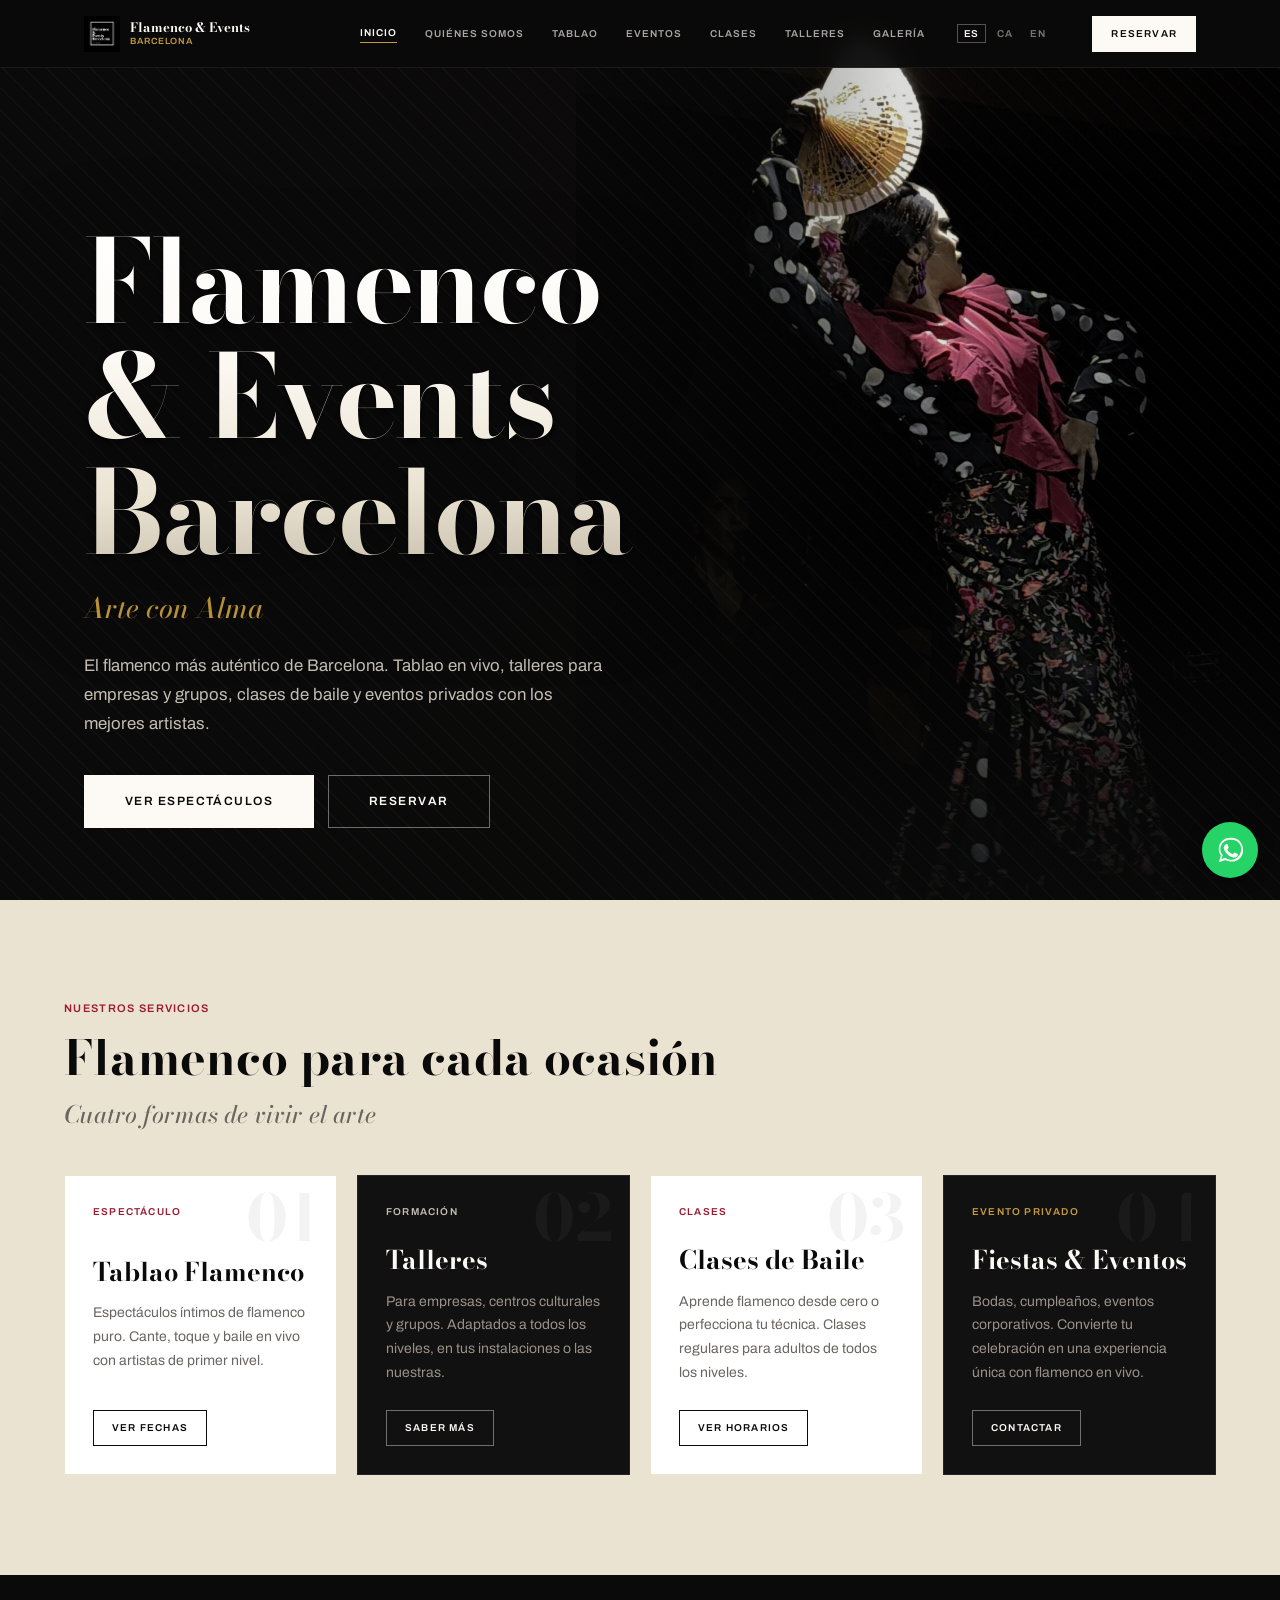
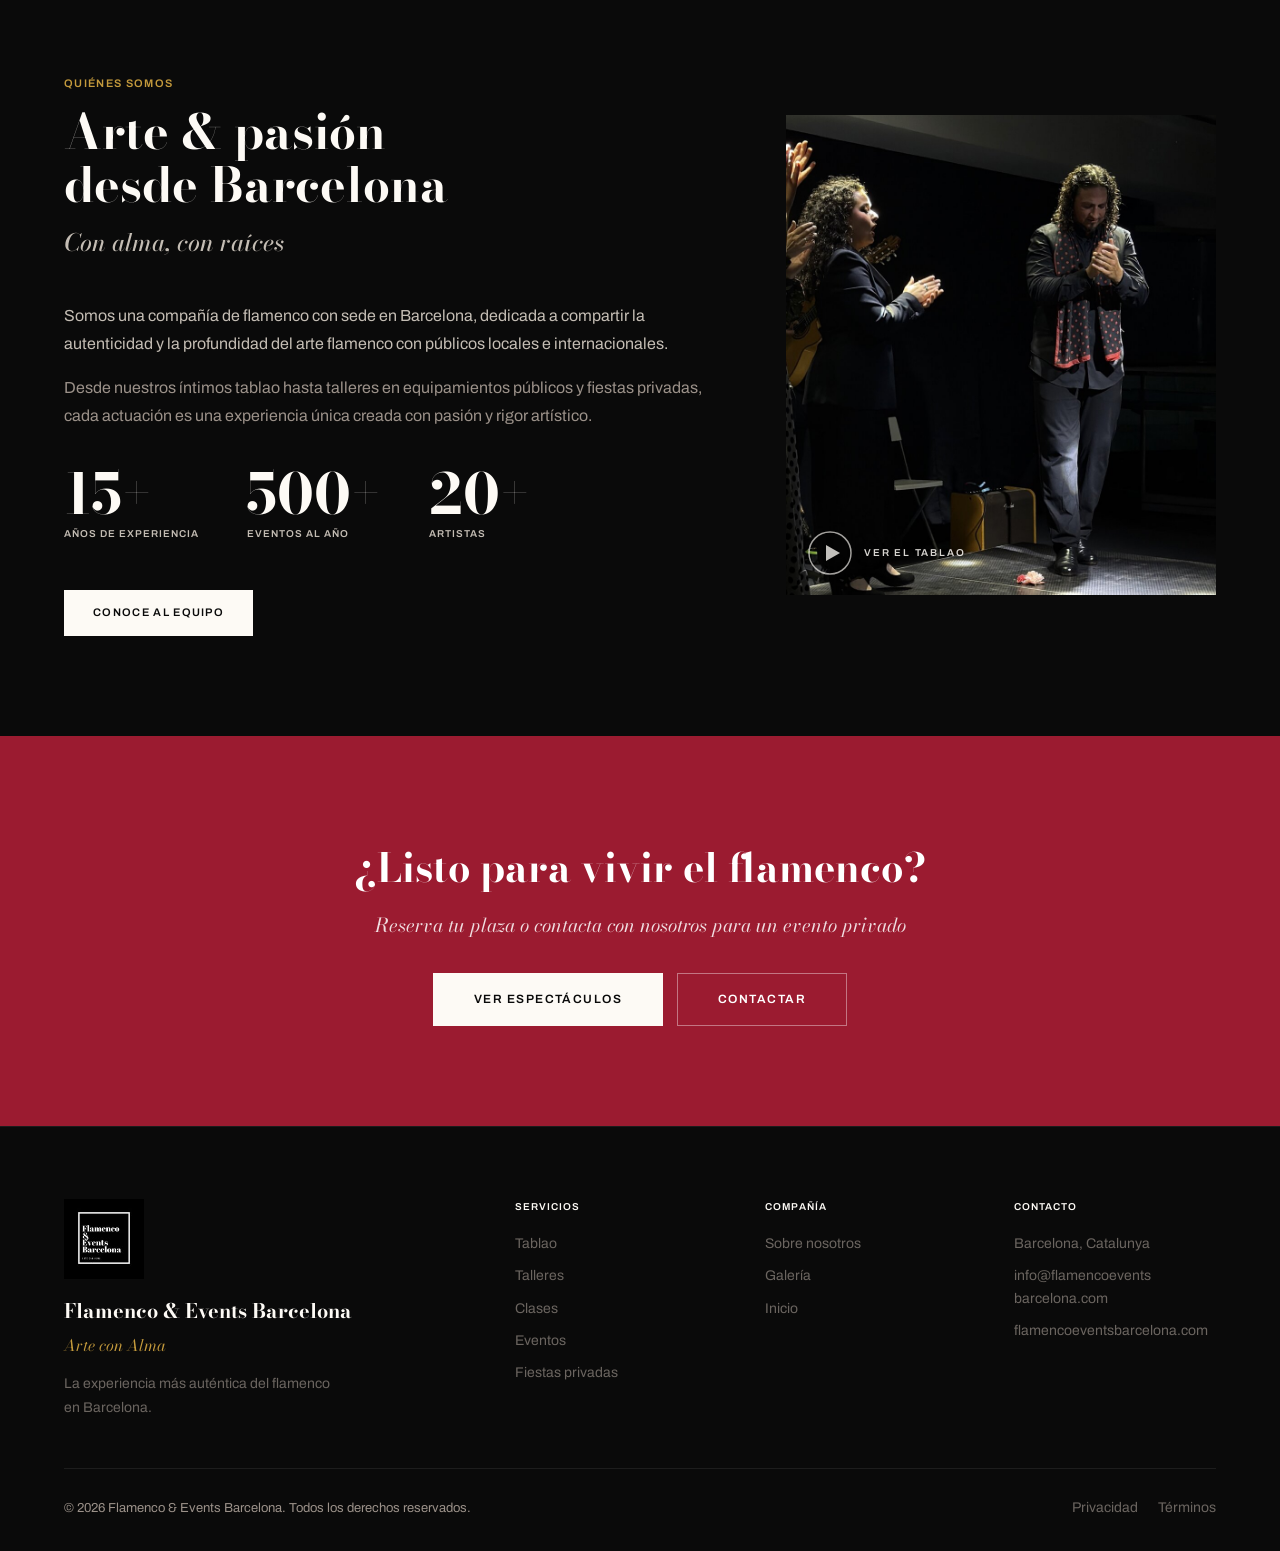
==== index.html @ ca285f20 "Canvis" ====
<!DOCTYPE html>
<html lang="es">
<head>
    <meta charset="UTF-8">
    <meta name="viewport" content="width=device-width, initial-scale=1.0">
    <meta name="root-path" content="">
    <meta name="description" content="Flamenco & Events Barcelona — Tablao, talleres, clases y eventos privados. Arte con Alma.">
    <title>Flamenco & Events Barcelona — Arte con Alma</title>
    <link rel="icon" href="assets/logo.jpg">
    <link rel="stylesheet" href="css/styles.css">
</head>
<body>
    <div id="nav-placeholder"></div>

    <!-- Hero -->
    <section class="hero"
             data-hero-video="assets/videos/hero-loop.mp4"
             data-hero-poster="assets/photos/hero-video-poster.jpg"
             data-hero-delay="5000">
        <div class="hero-bg"></div>
        <div class="hero-img">
            <img src="assets/photos/hero-home.jpg?v=2" alt="Bailaora flamenca con abanico en el tablao de Barcelona">
        </div>
        <div class="hero-overlay"></div>
        <div class="hero-pattern"></div>
        <div class="hero-body">
            <h1 class="hero-title hero-title--relief">Flamenco<br>&amp; Events<br>Barcelona</h1>
            <p class="hero-sub">Arte con Alma</p>
            <p class="hero-desc">El flamenco más auténtico de Barcelona. Tablao en vivo, talleres para empresas y grupos, clases de baile y eventos privados con los mejores artistas.</p>
            <div class="hero-actions">
                <a href="tablao.html" class="btn btn-lg btn-inverse">Ver espectáculos</a>
                <a href="https://booking.flamencoeventsbarcelona.com" class="btn btn-lg btn-inv-out">Reservar</a>
            </div>
        </div>
    </section>

    <!-- Services -->
    <section class="section section--pale">
        <div class="section-inner">
            <div class="section-label">Nuestros servicios</div>
            <h2 class="section-title">Flamenco para cada ocasión</h2>
            <p class="section-subtitle">Cuatro formas de vivir el arte</p>
            <div class="services-grid">
                <a href="tablao.html" class="svc-card fade-up" style="text-decoration:none;color:inherit">
                    <div class="svc-num">01</div>
                    <span class="svc-tag t-crimson">Espectáculo</span>
                    <div class="svc-title">Tablao Flamenco</div>
                    <p class="svc-desc t-muted">Espectáculos íntimos de flamenco puro. Cante, toque y baile en vivo con artistas de primer nivel.</p>
                    <span class="btn btn-sm btn-outline" style="margin-top:auto;align-self:flex-start">Ver fechas</span>
                </a>
                <a href="talleres.html" class="svc-card svc-card--dark fade-up" style="text-decoration:none;color:inherit">
                    <div class="svc-num">02</div>
                    <span class="svc-tag" style="color:#C4BDB4">Formación</span>
                    <div class="svc-title" style="color:#FDFAF5">Talleres</div>
                    <p class="svc-desc" style="color:#9B9189">Para empresas, centros culturales y grupos. Adaptados a todos los niveles, en tus instalaciones o las nuestras.</p>
                    <span class="btn btn-sm btn-inv-out" style="margin-top:auto;align-self:flex-start">Saber más</span>
                </a>
                <a href="clases.html" class="svc-card fade-up" style="text-decoration:none;color:inherit">
                    <div class="svc-num">03</div>
                    <span class="svc-tag t-crimson">Clases</span>
                    <div class="svc-title">Clases de Baile</div>
                    <p class="svc-desc t-muted">Aprende flamenco desde cero o perfecciona tu técnica. Clases regulares para adultos de todos los niveles.</p>
                    <span class="btn btn-sm btn-outline" style="margin-top:auto;align-self:flex-start">Ver horarios</span>
                </a>
                <a href="contacto.html" class="svc-card svc-card--dark fade-up" style="text-decoration:none;color:inherit">
                    <div class="svc-num">04</div>
                    <span class="svc-tag" style="color:#C49A3C">Evento privado</span>
                    <div class="svc-title" style="color:#FDFAF5">Fiestas &amp; Eventos</div>
                    <p class="svc-desc" style="color:#9B9189">Bodas, cumpleaños, eventos corporativos. Convierte tu celebración en una experiencia única con flamenco en vivo.</p>
                    <span class="btn btn-sm btn-inv-out" style="margin-top:auto;align-self:flex-start">Contactar</span>
                </a>
            </div>
        </div>
    </section>

    <!-- About teaser -->
    <section class="section section--dark">
        <div class="section-inner">
            <div class="grid-2 grid-2--about">
                <div>
                    <div class="section-label">Quiénes somos</div>
                    <h2 class="section-title">Arte &amp; pasión<br>desde Barcelona</h2>
                    <p class="section-subtitle">Con alma, con raíces</p>
                    <p style="color:#C4BDB4;line-height:1.75;margin-bottom:16px">Somos una compañía de flamenco con sede en Barcelona, dedicada a compartir la autenticidad y la profundidad del arte flamenco con públicos locales e internacionales.</p>
                    <p style="color:#9B9189;line-height:1.75;margin-bottom:36px">Desde nuestros íntimos tablao hasta talleres en equipamientos públicos y fiestas privadas, cada actuación es una experiencia única creada con pasión y rigor artístico.</p>
                    <div class="stats">
                        <div><div class="stat-n">15+</div><div class="stat-l">Años de experiencia</div></div>
                        <div><div class="stat-n">500+</div><div class="stat-l">Eventos al año</div></div>
                        <div><div class="stat-n">20+</div><div class="stat-l">Artistas</div></div>
                    </div>
                    <div class="mt-lg">
                        <a href="sobre-nosotros.html" class="btn btn-md btn-inverse">Conoce al equipo</a>
                    </div>
                </div>
                <div class="hover-video" style="min-height:480px"
                     data-hover-video="assets/videos/about-tablao.mp4">
                    <img src="assets/photos/about-home.jpg" alt="Artistas flamencos en escena">
                    <span class="hover-video__cue" aria-hidden="true">
                        <svg viewBox="0 0 44 44" width="44" height="44" fill="none"><circle cx="22" cy="22" r="21" stroke="rgba(253,250,245,.75)" stroke-width="1.5"/><polygon points="18,14 18,30 32,22" fill="rgba(253,250,245,.9)"/></svg>
                        <em>Ver el tablao</em>
                    </span>
                    <button class="hover-video__sound" type="button" aria-label="Activar o silenciar el sonido">
                        <svg class="ico-on" viewBox="0 0 24 24" width="18" height="18" fill="none" stroke="currentColor" stroke-width="1.6" stroke-linecap="round" stroke-linejoin="round"><polygon points="4,9 8,9 13,5 13,19 8,15 4,15" fill="currentColor" stroke="none"/><path d="M16.5 8.5a5 5 0 0 1 0 7"/><path d="M19 6a8.5 8.5 0 0 1 0 12"/></svg>
                        <svg class="ico-off" viewBox="0 0 24 24" width="18" height="18" fill="none" stroke="currentColor" stroke-width="1.6" stroke-linecap="round"><polygon points="4,9 8,9 13,5 13,19 8,15 4,15" fill="currentColor" stroke="none"/><path d="M17 9.5l5 5M22 9.5l-5 5"/></svg>
                    </button>
                </div>
            </div>
        </div>
    </section>

    <!-- CTA strip -->
    <div class="cta-strip">
        <h2>¿Listo para vivir el flamenco?</h2>
        <p>Reserva tu plaza o contacta con nosotros para un evento privado</p>
        <div class="cta-strip-actions">
            <a href="tablao.html" class="btn btn-lg btn-inverse">Ver espectáculos</a>
            <a href="contacto.html" class="btn btn-lg" style="background:transparent;color:#fff;border:1px solid rgba(255,255,255,.4)">Contactar</a>
        </div>
    </div>

    <div id="footer-placeholder"></div>
    <script src="js/main.js"></script>
</body>
</html>
---- css/styles.css ----
/* ==========================================================
   Flamenco & Events Barcelona — Stylesheet principal
   ========================================================== */

@import url('https://fonts.googleapis.com/css2?family=Bodoni+Moda:ital,opsz,wght@0,6..96,400..900;1,6..96,400..900&family=Archivo:ital,wght@0,300;0,400;0,500;0,600;0,700;1,400&display=swap');

/* ── Tokens ───────────────────────────────────────────── */
:root {
  --obsidian:   #0A0A0A;
  --ivory:      #F3EDE0;
  --ivory-100:  #FDFAF5;
  --ivory-400:  #EBE3D2;
  --crimson:    #9B1B30;
  --dorado:     #C49A3C;
  --humo:       #6B6560;
  --humo-100:   #C4BDB4;
  --humo-200:   #9B9189;
  --white:      #FFFFFF;

  --font-d: 'Bodoni Moda', Georgia, serif;
  --font-b: 'Archivo', 'Helvetica Neue', Arial, sans-serif;

  --nav-h:    68px;
  --max-w:    1240px;
  --pad-x:    clamp(20px, 5vw, 80px);
  --sec-y:    clamp(60px, 8vw, 100px);
  --ease:     cubic-bezier(0.16, 1, 0.3, 1);
  --trans:    220ms ease;
}

/* ── Reset ────────────────────────────────────────────── */
*, *::before, *::after { box-sizing: border-box; margin: 0; padding: 0; }
html  { scroll-behavior: smooth; font-size: 16px; }
body  { font-family: var(--font-b); color: var(--obsidian); background: var(--ivory); line-height: 1.6; overflow-x: hidden; }
img   { max-width: 100%; display: block; }
a     { text-decoration: none; color: inherit; }
button{ cursor: pointer; font-family: inherit; border: none; background: none; }
ul, ol{ list-style: none; }
input, textarea, select { font-family: inherit; }

/* ── Typography helpers ───────────────────────────────── */
.t-display { font-family: var(--font-d); }
.t-label   { font-size: 11px; font-weight: 600; letter-spacing: .12em; text-transform: uppercase; }
.t-crimson { color: var(--crimson); }
.t-dorado  { color: var(--dorado); }
.t-muted   { color: var(--humo); }
.t-inverse { color: var(--ivory-100); }

/* ── Layout ───────────────────────────────────────────── */
.container { max-width: var(--max-w); margin: 0 auto; padding: 0 var(--pad-x); }
.section   { padding: var(--sec-y) var(--pad-x); }
.section-inner { max-width: var(--max-w); margin: 0 auto; }
.section--dark  { background: var(--obsidian); color: var(--ivory-100); }
.section--light { background: var(--ivory); }
.section--pale  { background: var(--ivory-400); }
.section--white { background: var(--white); }

.section-label {
  font-size: 11px; font-weight: 600; letter-spacing: .12em;
  text-transform: uppercase; color: var(--crimson);
  margin-bottom: 14px;
}
.section--dark .section-label { color: var(--dorado); }

.section-title {
  font-family: var(--font-d);
  font-size: clamp(2rem, 4vw, 3rem);
  font-weight: 700; line-height: 1.1;
  margin-bottom: 12px;
}
.section-subtitle {
  font-family: var(--font-d);
  font-size: clamp(1.1rem, 2vw, 1.5rem);
  font-weight: 500; font-style: italic;
  color: var(--humo); margin-bottom: 40px;
}
.section--dark .section-subtitle { color: var(--humo-100); }

/* ── Buttons ──────────────────────────────────────────── */
.btn {
  display: inline-flex; align-items: center; justify-content: center; gap: 8px;
  font-family: var(--font-b); font-weight: 600;
  font-size: 11px; letter-spacing: .12em; text-transform: uppercase;
  border-radius: 0; transition: background var(--trans), color var(--trans), border-color var(--trans);
  cursor: pointer; white-space: nowrap; border: 1px solid transparent;
}
.btn-md { padding: 13px 28px; }
.btn-sm { padding: 9px 18px; font-size: 10px; }
.btn-lg { padding: 16px 40px; font-size: 12px; }

.btn-primary   { background: var(--obsidian); color: var(--ivory-100); border-color: var(--obsidian); }
.btn-primary:hover { background: #2a2a2a; border-color: #2a2a2a; }
.btn-outline   { background: transparent; color: var(--obsidian); border-color: var(--obsidian); }
.btn-outline:hover { background: var(--obsidian); color: var(--ivory-100); }
.btn-accent    { background: var(--crimson); color: #fff; border-color: var(--crimson); }
.btn-accent:hover { background: #7d1526; border-color: #7d1526; }
.btn-inverse   { background: var(--ivory-100); color: var(--obsidian); border-color: var(--ivory-100); }
.btn-inverse:hover { background: var(--ivory-400); }
.btn-inv-out   { background: transparent; color: var(--ivory-100); border-color: rgba(255,255,255,.4); }
.btn-inv-out:hover { border-color: var(--ivory-100); }

/* ── Nav ──────────────────────────────────────────────── */
.nav {
  position: fixed; top: 0; left: 0; right: 0; z-index: 200;
  height: var(--nav-h);
  background: rgba(10,10,10,.94); backdrop-filter: blur(10px);
  border-bottom: 1px solid rgba(255,255,255,.07);
  transition: background var(--trans);
}
.nav-inner {
  max-width: var(--max-w); margin: 0 auto;
  padding: 0 var(--pad-x);
  height: 100%;
  display: flex; align-items: center; gap: 32px;
}
.nav-logo {
  display: flex; align-items: center; gap: 10px;
  flex-shrink: 0;
}
.nav-logo img { width: 36px; height: 36px; object-fit: contain; }
.nav-logo-text {
  font-family: var(--font-d); font-size: 13px; font-weight: 700;
  color: var(--ivory-100); line-height: 1.15;
}
.nav-logo-text em {
  display: block; font-style: normal; font-size: 9px;
  font-family: var(--font-b); font-weight: 600;
  letter-spacing: .1em; text-transform: uppercase;
  color: var(--dorado); margin-top: 1px;
}
.nav-links {
  display: flex; align-items: center; gap: 28px;
  margin-left: auto;
}
.nav-link {
  font-size: 10px; font-weight: 600;
  letter-spacing: .1em; text-transform: uppercase;
  color: rgba(253,250,245,.65);
  transition: color var(--trans);
}
.nav-link:hover, .nav-link.active { color: var(--ivory-100); }
.nav-link.active { border-bottom: 1px solid var(--dorado); padding-bottom: 1px; }

.lang-sw { display: flex; gap: 4px; }
.lang-btn {
  font-size: 10px; font-weight: 600; letter-spacing: .06em;
  color: rgba(253,250,245,.45); padding: 3px 6px;
  border: 1px solid transparent;
  transition: color var(--trans), border-color var(--trans);
}
.lang-btn:hover { color: var(--ivory-100); }
.lang-btn.active { color: var(--ivory-100); border-color: rgba(255,255,255,.3); }

.nav-cta { margin-left: 8px; }

.nav-burger {
  display: none; flex-direction: column; gap: 5px;
  padding: 6px; margin-left: auto;
}
.nav-burger span {
  display: block; width: 22px; height: 1.5px;
  background: var(--ivory-100);
  transition: transform .25s ease, opacity .25s ease;
}
.nav-burger.open span:nth-child(1) { transform: translateY(6.5px) rotate(45deg); }
.nav-burger.open span:nth-child(2) { opacity: 0; }
.nav-burger.open span:nth-child(3) { transform: translateY(-6.5px) rotate(-45deg); }

/* ── Photo slot ───────────────────────────────────────── */
.photo-slot {
  position: relative; overflow: hidden;
  background: linear-gradient(135deg, #1a0808 0%, #0a0a0a 60%, #0d0a08 100%);
}
.photo-slot img {
  position: absolute; inset: 0;
  width: 100%; height: 100%; object-fit: cover;
  transition: transform 600ms var(--ease);
}
.photo-slot:hover img { transform: scale(1.03); }

/* ── Hero ─────────────────────────────────────────────── */
.hero {
  position: relative; min-height: 100vh;
  display: flex; align-items: flex-end;
  padding-top: var(--nav-h);
  overflow: hidden;
}
.hero-bg {
  position: absolute; inset: 0;
  background: linear-gradient(135deg, #1a0808, #0a0a0a 50%, #0d0a08);
}
.hero-img {
  position: absolute; top: 0; bottom: 0; right: 0; width: 55%;
}
.hero-img img {
  width: 100%; height: 100%; object-fit: cover;
  object-position: top center;
}
.hero-overlay {
  position: absolute; inset: 0;
  background:
    linear-gradient(to right, rgba(10,10,10,1) 0%, rgba(10,10,10,.85) 40%, rgba(10,10,10,.15) 70%, transparent 100%),
    linear-gradient(to top, rgba(10,10,10,.9) 0%, transparent 40%);
}
.hero-pattern {
  position: absolute; inset: 0; opacity: .03;
  background-image: repeating-linear-gradient(45deg, var(--ivory) 0, var(--ivory) 1px, transparent 0, transparent 50%);
  background-size: 22px 22px;
}
.hero-body {
  position: relative; z-index: 2;
  width: 100%; max-width: var(--max-w);
  margin: 0 auto; padding: 0 var(--pad-x) clamp(48px, 8vh, 100px);
}
.hero-eyebrow {
  font-size: 11px; font-weight: 600; letter-spacing: .14em;
  text-transform: uppercase; color: var(--dorado);
  margin-bottom: 18px;
}
.hero-title {
  font-family: var(--font-d);
  font-size: clamp(3rem, 9vw, 7.5rem);
  font-weight: 700; line-height: 1.0;
  letter-spacing: -.02em; color: var(--ivory-100);
  margin-bottom: 16px;
}
.hero-sub {
  font-family: var(--font-d);
  font-size: clamp(1.25rem, 2.5vw, 1.75rem);
  font-weight: 500; font-style: italic;
  color: var(--dorado); margin-bottom: 20px;
}
.hero-desc {
  font-size: clamp(.9rem, 1.5vw, 1.05rem);
  color: var(--humo-100); line-height: 1.75;
  max-width: 520px; margin-bottom: 36px;
}
.hero-actions { display: flex; gap: 14px; flex-wrap: wrap; }

.hero-inner { /* for inner pages — shorter hero */
  min-height: 55vh;
}
.hero-inner .hero-title { font-size: clamp(2.5rem, 6vw, 5rem); }

/* ── Services grid ────────────────────────────────────── */
.services-grid {
  display: grid;
  grid-template-columns: repeat(4, 1fr);
  gap: 20px;
}
.svc-card {
  display: flex; flex-direction: column; gap: 14px;
  padding: 28px; min-height: 300px;
  position: relative; overflow: hidden;
  border: 1px solid var(--ivory-400);
  background: var(--white);
  transition: box-shadow var(--trans), transform .3s var(--ease);
  cursor: pointer;
}
.svc-card:hover {
  box-shadow: 0 12px 40px rgba(10,10,10,.14);
  transform: translateY(-2px);
}
.svc-card--dark {
  background: #111; border-color: rgba(255,255,255,.08);
}
.svc-num {
  font-family: var(--font-d); font-size: 64px; font-weight: 700;
  line-height: 1; color: rgba(10,10,10,.05);
  position: absolute; top: 10px; right: 16px;
  user-select: none;
}
.svc-card--dark .svc-num { color: rgba(255,255,255,.04); }
.svc-tag {
  font-size: 10px; font-weight: 600;
  letter-spacing: .12em; text-transform: uppercase;
  align-self: flex-start;
}
.svc-title {
  font-family: var(--font-d);
  font-size: clamp(1.3rem, 2vw, 1.6rem);
  font-weight: 700; line-height: 1.2;
  margin-top: auto;
}
.svc-desc { font-size: .875rem; line-height: 1.7; }

/* ── 2-col grid ───────────────────────────────────────── */
.grid-2 { display: grid; grid-template-columns: 1fr 1fr; gap: clamp(32px, 6vw, 80px); align-items: center; }
.grid-2--about { grid-template-columns: 60fr 40fr; }
.grid-3 { display: grid; grid-template-columns: repeat(3, 1fr); gap: 24px; }

/* ── Stats ────────────────────────────────────────────── */
.stats { display: flex; gap: 48px; flex-wrap: wrap; margin: 36px 0; }
.stat-n { font-family: var(--font-d); font-size: clamp(2.5rem, 5vw, 3.5rem); font-weight: 700; line-height: 1; }
.stat-l { font-size: 10px; font-weight: 600; letter-spacing: .1em; text-transform: uppercase; color: var(--humo-100); margin-top: 4px; }

/* ── CTA strip ────────────────────────────────────────── */
.cta-strip {
  background: var(--crimson); padding: var(--sec-y) var(--pad-x);
  text-align: center; color: #fff;
}
.cta-strip h2 { font-family: var(--font-d); font-size: clamp(1.75rem, 3.5vw, 2.5rem); font-weight: 700; margin-bottom: 10px; }
.cta-strip p  { font-family: var(--font-d); font-size: 1.2rem; font-style: italic; opacity: .85; margin-bottom: 32px; }
.cta-strip-actions { display: flex; gap: 14px; justify-content: center; flex-wrap: wrap; }

/* ── Cards ────────────────────────────────────────────── */
.card {
  background: var(--white); border: 1px solid var(--ivory-400);
  overflow: hidden;
  transition: box-shadow var(--trans);
}
.card:hover { box-shadow: 0 8px 32px rgba(10,10,10,.12); }
.card-img { aspect-ratio: 16/10; }
.card-body { padding: 24px; display: flex; flex-direction: column; gap: 10px; }
.card-title { font-family: var(--font-d); font-size: 1.3rem; font-weight: 700; line-height: 1.2; }
.card-desc  { font-size: .875rem; color: var(--humo); line-height: 1.7; }
.card-meta  { font-size: 10px; font-weight: 600; letter-spacing: .1em; text-transform: uppercase; color: var(--humo-200); }

/* ── Gallery grid ─────────────────────────────────────── */
.gallery-grid {
  display: grid;
  grid-template-columns: repeat(3, 1fr);
  gap: 4px;
}
.gallery-item { aspect-ratio: 4/3; cursor: pointer; }
.gallery-item:nth-child(4n) { grid-column: span 2; aspect-ratio: auto; min-height: 260px; }

/* ── Team ─────────────────────────────────────────────── */
.team-grid { display: grid; grid-template-columns: repeat(3, 1fr); gap: 28px; }
.team-card { text-align: center; }
.team-photo { aspect-ratio: 3/4; margin-bottom: 16px; }
.team-name  { font-family: var(--font-d); font-size: 1.2rem; font-weight: 700; }
.team-role  { font-size: 10px; font-weight: 600; letter-spacing: .1em; text-transform: uppercase; color: var(--crimson); margin-top: 4px; }
.team-bio   { font-size: .875rem; color: var(--humo); line-height: 1.65; margin-top: 10px; }

/* ── Form ─────────────────────────────────────────────── */
.form { display: flex; flex-direction: column; gap: 16px; }
.form-row { display: grid; grid-template-columns: 1fr 1fr; gap: 16px; }
.form-group { display: flex; flex-direction: column; gap: 6px; }
.form-label { font-size: 10px; font-weight: 600; letter-spacing: .1em; text-transform: uppercase; color: var(--humo); }
.form-input, .form-textarea, .form-select {
  background: var(--white); border: 1px solid var(--ivory-400);
  color: var(--obsidian); padding: 12px 14px; font-size: .9375rem;
  border-radius: 0; outline: none;
  transition: border-color var(--trans);
  width: 100%;
}
.form-input:focus, .form-textarea:focus, .form-select:focus { border-color: var(--obsidian); }
.form-textarea { resize: vertical; min-height: 130px; }
.form-note { font-size: .8125rem; color: var(--humo); line-height: 1.6; }

/* ── Show info table ──────────────────────────────────── */
.show-table { width: 100%; border-collapse: collapse; }
.show-table th, .show-table td { padding: 14px 16px; text-align: left; border-bottom: 1px solid rgba(255,255,255,.1); font-size: .9375rem; }
.show-table th { font-size: 10px; font-weight: 600; letter-spacing: .1em; text-transform: uppercase; color: var(--humo-100); }
.show-table td { color: var(--ivory-100); }
.show-badge { display: inline-block; font-size: 9px; font-weight: 600; letter-spacing: .1em; text-transform: uppercase; padding: 3px 8px; background: var(--crimson); color: #fff; }

/* ── Breadcrumb ───────────────────────────────────────── */
.breadcrumb { font-size: 11px; color: var(--humo-100); letter-spacing: .05em; margin-bottom: 24px; }
.breadcrumb a { color: var(--dorado); }
.breadcrumb span { margin: 0 6px; opacity: .5; }

/* ── Blog ─────────────────────────────────────────────── */
.blog-grid { display: grid; grid-template-columns: repeat(3, 1fr); gap: 28px; }

/* ── Footer ───────────────────────────────────────────── */
.footer {
  background: var(--obsidian); color: var(--humo-100);
  padding: 72px var(--pad-x) 32px;
  border-top: 1px solid rgba(255,255,255,.07);
}
.footer-grid {
  max-width: var(--max-w); margin: 0 auto;
  display: grid; grid-template-columns: 2fr 1fr 1fr 1fr;
  gap: 48px; padding-bottom: 48px;
  border-bottom: 1px solid rgba(255,255,255,.08);
  margin-bottom: 28px;
}
.footer-brand-name { font-family: var(--font-d); font-size: 1.25rem; font-weight: 700; color: var(--ivory-100); margin-bottom: 6px; }
.footer-tagline     { font-family: var(--font-d); font-style: italic; color: var(--dorado); margin-bottom: 14px; }
.footer-desc        { font-size: .875rem; color: var(--humo); line-height: 1.7; max-width: 280px; }
.footer-heading     { font-size: 10px; font-weight: 600; letter-spacing: .1em; text-transform: uppercase; color: var(--ivory-100); margin-bottom: 18px; }
.footer-links       { display: flex; flex-direction: column; gap: 10px; }
.footer-link        { font-size: .875rem; color: var(--humo); transition: color var(--trans); }
.footer-link:hover  { color: var(--ivory-100); }
.footer-bottom      { max-width: var(--max-w); margin: 0 auto; display: flex; justify-content: space-between; align-items: center; font-size: .8125rem; color: var(--humo-200); flex-wrap: wrap; gap: 10px; }

/* ── Mobile menu ──────────────────────────────────────── */
.nav-mobile {
  display: none; position: fixed; inset: 0; z-index: 190;
  background: var(--obsidian); padding: calc(var(--nav-h) + 24px) var(--pad-x) 40px;
  flex-direction: column; gap: 8px; overflow-y: auto;
}
.nav-mobile.open { display: flex; }
.nav-mobile .nav-link {
  font-size: 1.5rem; font-family: var(--font-d); font-weight: 700;
  letter-spacing: 0; text-transform: none; color: var(--ivory-100);
  padding: 14px 0; border-bottom: 1px solid rgba(255,255,255,.08);
}
.nav-mobile .lang-sw { margin-top: 24px; gap: 8px; }
.nav-mobile .lang-btn { font-size: 12px; padding: 6px 10px; }
.nav-mobile .btn { align-self: flex-start; margin-top: 24px; }

/* ── Utility ──────────────────────────────────────────── */
.mt-sm { margin-top: 16px; }
.mt-md { margin-top: 28px; }
.mt-lg { margin-top: 48px; }
.mb-lg { margin-bottom: 48px; }
.text-center { text-align: center; }
.max-700 { max-width: 700px; }
.max-900 { max-width: 900px; }
.divider { height: 1px; background: var(--ivory-400); margin: var(--sec-y) 0; }
.divider--dark { background: rgba(255,255,255,.1); }

/* ── Animations ───────────────────────────────────────── */
@media (prefers-reduced-motion: no-preference) {
  .fade-up {
    opacity: 0; transform: translateY(28px);
    transition: opacity 640ms var(--ease), transform 640ms var(--ease);
  }
  .fade-up.visible { opacity: 1; transform: none; }
  .fade-up:nth-child(2) { transition-delay: 80ms; }
  .fade-up:nth-child(3) { transition-delay: 160ms; }
  .fade-up:nth-child(4) { transition-delay: 240ms; }
}

/* ── Responsive ───────────────────────────────────────── */
@media (max-width: 1024px) {
  .services-grid { grid-template-columns: repeat(2, 1fr); }
  .footer-grid   { grid-template-columns: 1fr 1fr; gap: 32px; }
  .gallery-grid  { grid-template-columns: repeat(2, 1fr); }
  .gallery-item:nth-child(4n) { grid-column: span 1; }
  .team-grid     { grid-template-columns: repeat(2, 1fr); }
  .blog-grid     { grid-template-columns: repeat(2, 1fr); }
}
@media (max-width: 768px) {
  .hero-img { width: 100%; opacity: .35; }
  .hero-overlay { background: linear-gradient(to top, rgba(10,10,10,1) 0%, rgba(10,10,10,.5) 50%, rgba(10,10,10,.2) 100%); }
  .nav-links  { display: none; }
  .nav-burger { display: flex; }
  .nav-cta    { display: none; }
  .grid-2, .grid-2--about { grid-template-columns: 1fr; }
  .form-row   { grid-template-columns: 1fr; }
  .services-grid { grid-template-columns: 1fr; }
  .gallery-grid  { grid-template-columns: repeat(2, 1fr); }
  .team-grid  { grid-template-columns: 1fr; }
  .blog-grid  { grid-template-columns: 1fr; }
  .footer-grid{ grid-template-columns: 1fr; gap: 28px; }
  .stats      { gap: 28px; }
}

/* ── WhatsApp flotant ─────────────────────────────────── */
#wa-float {
  position: fixed; right: 22px; bottom: 22px; z-index: 60;
  width: 56px; height: 56px; border-radius: 50%;
  background: #25D366; color: #fff;
  display: flex; align-items: center; justify-content: center;
  box-shadow: 0 4px 16px rgba(0,0,0,.35);
  transition: transform 180ms ease, box-shadow 180ms ease;
}
#wa-float:hover { transform: translateY(-3px) scale(1.04); box-shadow: 0 8px 22px rgba(0,0,0,.4); }
@media (max-width: 640px) { #wa-float { right: 16px; bottom: 16px; width: 52px; height: 52px; } }

/* ══════════════════════════════════════════════════════════
   Hero cinematic — imatge fixa + vídeo temporitzat
   ══════════════════════════════════════════════════════════ */
.hero-img video.hero-video {
  position: absolute; inset: 0;
  width: 100%; height: 100%;
  object-fit: cover; object-position: center center;
  opacity: var(--hero-video-op, 0);
  transition: opacity 1400ms var(--ease);
  pointer-events: none;
  will-change: opacity;
}
.hero-img img { transition: transform 900ms var(--ease); }
.hero.has-video .hero-img img { transform: scale(calc(1 + (var(--hero-video-op, 0) * .04))); }

@media (prefers-reduced-motion: reduce) {
  .hero-img video.hero-video { display: none; }
}

/* Relleu del títol del hero — llum zenital sobre obsidiana */
.hero-title--relief {
  position: relative;
  color: var(--ivory-100);
  text-shadow:
    0 -1px 0 rgba(255, 255, 255, .30),
    0  1px 0 rgba(0, 0, 0, .90),
    0  2px 2px rgba(0, 0, 0, .65),
    0  4px 10px rgba(0, 0, 0, .45),
    0 26px 54px rgba(0, 0, 0, .55);
}
@supports (-webkit-background-clip: text) or (background-clip: text) {
  .hero-title--relief {
    background: linear-gradient(178deg, #FFFFFF 0%, var(--ivory-100) 34%, var(--ivory-400) 72%, #BFB6A4 100%);
    -webkit-background-clip: text; background-clip: text;
    -webkit-text-fill-color: transparent; color: transparent;
    /* amb el text transparent, el relleu passa a un drop-shadow del pintat */
    text-shadow: none;
    filter:
      drop-shadow(0 1px 0 rgba(0, 0, 0, .85))
      drop-shadow(0 3px 4px rgba(0, 0, 0, .55))
      drop-shadow(0 24px 46px rgba(0, 0, 0, .5));
  }
}

/* ── Botons de navegació ──────────────────────────────── */
.tiles-btn {
  width: 44px; height: 44px; display: grid; place-items: center;
  background: transparent; border: 1px solid rgba(10,10,10,.16);
  color: inherit; cursor: pointer; transition: var(--trans);
  font-family: var(--font-b); font-size: 15px; line-height: 1;
}
.tiles-btn:hover { background: var(--crimson); border-color: var(--crimson); color: #fff; }
.section--dark .tiles-btn { border-color: rgba(255,255,255,.22); color: var(--ivory-100); }

/* ══════════════════════════════════════════════════════════
   Strips d'artistes — làmines que s'obren en gran
   ══════════════════════════════════════════════════════════ */
.strips {
  display: flex; gap: 6px;
  height: clamp(380px, 46vw, 560px);
  margin-top: 36px;
  overflow: hidden;
}
.strip {
  position: relative; flex: 1 1 0; min-width: 0;
  display: block; overflow: hidden; cursor: pointer;
  border: 0; padding: 0; background: #101010;
  font: inherit; color: inherit; text-align: left;
  -webkit-appearance: none; appearance: none;
  transition: flex-grow 800ms var(--ease);
  outline-offset: -2px;
}
.strip img {
  position: absolute; inset: 0;
  width: 100%; height: 100%; object-fit: cover;
  filter: grayscale(1) contrast(1.08) brightness(.72);
  transform: scale(1.06);
  transition: filter 800ms var(--ease), transform 1200ms var(--ease);
}
.strip::after {
  content: ''; position: absolute; inset: 0;
  background: linear-gradient(to top, rgba(10,10,10,.85) 0%, rgba(10,10,10,.15) 45%, transparent 70%);
  opacity: .85; transition: opacity 700ms var(--ease);
}

/* Etiqueta vertical quan està tancada */
.strip-vlabel {
  display: block;
  position: absolute; z-index: 2; left: 50%; bottom: 22px;
  transform: translateX(-50%) rotate(180deg);
  writing-mode: vertical-rl;
  font-size: 11px; font-weight: 600; letter-spacing: .22em;
  text-transform: uppercase; color: var(--ivory-100);
  white-space: nowrap;
  transition: opacity 400ms var(--ease);
}
/* Fitxa quan està oberta */
.strip-info {
  display: block;
  position: absolute; z-index: 2; left: 24px; right: 24px; bottom: 24px;
  text-align: left;
  opacity: 0; transform: translateY(14px);
  transition: opacity 600ms var(--ease) 220ms, transform 600ms var(--ease) 220ms;
  pointer-events: none;
}
.strip-role {
  display: block;
  font-size: 10px; font-weight: 600; letter-spacing: .18em;
  text-transform: uppercase; color: var(--dorado); margin-bottom: 8px;
}
.strip-name {
  display: block;
  font-family: var(--font-d);
  font-size: clamp(1.5rem, 2.6vw, 2.4rem);
  font-weight: 700; line-height: 1.05; color: var(--ivory-100);
  margin-bottom: 6px;
}
.strip-desc {
  display: block;
  font-size: .875rem; color: var(--humo-100); line-height: 1.6;
  max-width: 42ch;
}

/* Estat obert (hover en escriptori, .is-open en tàctil) */
@media (hover: hover) and (pointer: fine) {
  .strips:hover .strip { flex-grow: .55; }
  .strip:hover { flex-grow: 7; }
  .strip:hover img { filter: none; transform: scale(1); }
  .strip:hover::after { opacity: .55; }
  .strip:hover .strip-vlabel { opacity: 0; }
  .strip:hover .strip-info { opacity: 1; transform: none; }
}
.strip:focus-visible { outline: 2px solid var(--dorado); }
.strips .strip.is-open { flex-grow: 7; }
.strips.has-open .strip:not(.is-open) { flex-grow: .55; }
.strip.is-open img { filter: none; transform: scale(1); }
.strip.is-open::after { opacity: .55; }
.strip.is-open .strip-vlabel { opacity: 0; }
.strip.is-open .strip-info { opacity: 1; transform: none; }

@media (max-width: 900px) {
  .strips { height: clamp(340px, 92vw, 480px); gap: 4px; }
  .strip-info { left: 16px; right: 16px; bottom: 18px; }
  .strip-desc { display: none; }
}
@media (prefers-reduced-motion: reduce) {
  .strip, .strip img, .strip-info { transition-duration: 1ms; }
}

/* ══════════════════════════════════════════════════════════
   Anell de targetes — galeria (projecció ortogràfica, sense 3D)
   Cada targeta es col·loca amb matemàtiques pròpies: posició,
   escala i compressió lateral es calculen al JS, de manera que
   no depenem de la magnificació imprevisible de `perspective`.
   ══════════════════════════════════════════════════════════ */
.ring {
  position: relative;
  height: clamp(440px, 52vw, 660px);
  margin-top: 20px;
  overflow: hidden;
  cursor: grab;
  touch-action: pan-y;
  -webkit-user-select: none; user-select: none;
}
.ring.is-dragging { cursor: grabbing; }
.ring:focus-visible { outline: 1px solid var(--dorado); outline-offset: 4px; }

.ring-card {
  position: absolute; top: 50%; left: 50%;
  overflow: hidden;
  background: #101010;
  border: 0; padding: 0;
  display: block; cursor: pointer;
  transform-origin: 50% 50%;
  will-change: transform, opacity;
  box-shadow: 0 22px 55px rgba(10,10,10,.45);
  -webkit-appearance: none; appearance: none;
}
.ring.is-snapping .ring-card {
  transition: transform 720ms var(--ease), opacity 520ms var(--ease);
}
.ring-card img {
  width: 100%; height: 100%; object-fit: cover; display: block;
  filter: grayscale(1) brightness(.5) contrast(1.1);
  transition: filter 700ms var(--ease);
  pointer-events: none;
}
.ring-card.is-front {
  box-shadow: 0 42px 95px rgba(10,10,10,.6);
}
.ring-card.is-front:hover {
  box-shadow: 0 55px 120px rgba(10,10,10,.72);
}
.ring-card.is-front::after {
  content: ''; position: absolute; inset: 0;
  border: 1px solid rgba(196,154,60,0);
  transition: border-color 500ms var(--ease);
  pointer-events: none;
}
.ring-card.is-front:hover::after { border-color: rgba(196,154,60,.5); }
.ring-card.is-front img { filter: none; }

.ring-nav {
  display: flex; align-items: center; justify-content: center;
  gap: 14px; margin-top: -6px;
}
.ring-hint {
  font-size: 10px; font-weight: 600; letter-spacing: .16em;
  text-transform: uppercase; color: var(--humo-200);
}
.ring-count { font-variant-numeric: tabular-nums; }

@media (max-width: 900px) {
  .ring { height: clamp(380px, 96vw, 540px); }
  .ring-nav { gap: 10px; }
}
@media (prefers-reduced-motion: reduce) {
  .ring.is-snapping .ring-card { transition-duration: 1ms; }
}

/* ══════════════════════════════════════════════════════════
   Foto que es converteix en vídeo en passar-hi el cursor
   ══════════════════════════════════════════════════════════ */
.hover-video {
  position: relative; overflow: hidden;
  background: linear-gradient(135deg, #1a0808, #0a0a0a 60%);
  cursor: pointer;
}
.hover-video > img {
  position: absolute; inset: 0;
  width: 100%; height: 100%; object-fit: cover;
  transition: opacity 700ms var(--ease);
}
.hover-video video {
  position: absolute; inset: 0;
  width: 100%; height: 100%; object-fit: cover;
  opacity: 0; transition: opacity 700ms var(--ease);
  pointer-events: none;
}
.hover-video.is-playing video { opacity: 1; }
.hover-video.is-playing > img { opacity: 0; }

.hover-video__cue {
  position: absolute; z-index: 2; left: 22px; bottom: 20px;
  display: flex; align-items: center; gap: 12px;
  opacity: .85; transition: opacity 400ms var(--ease), transform 500ms var(--ease);
  pointer-events: none;
}
.hover-video__cue em {
  font-style: normal;
  font-size: 10px; font-weight: 600; letter-spacing: .18em;
  text-transform: uppercase; color: var(--ivory-100);
  text-shadow: 0 1px 12px rgba(10,10,10,.9);
}
.hover-video:hover .hover-video__cue { opacity: 1; }
.hover-video.is-playing .hover-video__cue { opacity: 0; transform: translateY(8px); }
.hover-video.is-idle .hover-video__cue { display: none; }   /* sense vídeo disponible */

/* ── Foto→vídeo: creixement i control de so ─────────────── */
.hover-video {
  transition: transform 800ms var(--ease), box-shadow 800ms var(--ease);
  /* finestra petita de base: ancorem gairebé a la dreta, on hi ha negre buit */
  transform-origin: 88% 50%;
}
/* escriptori: s'eixampla més que no s'estira (efecte panoràmic) */
.hover-video.is-playing {
  transform: scale(1.48);
  box-shadow: 0 70px 160px rgba(0, 0, 0, .8);
  z-index: 3;
}
/* el creixement no pot generar barra de scroll horitzontal */
.section:has(.hover-video) { overflow: hidden; }
.section:has(.hover-video) .section-inner { position: relative; }
.hover-video__sound {
  position: absolute; z-index: 4; right: 16px; bottom: 16px;
  width: 40px; height: 40px; display: grid; place-items: center;
  border: 1px solid rgba(253,250,245,.35);
  border-radius: 50%;
  background: rgba(10,10,10,.45);
  -webkit-backdrop-filter: blur(6px); backdrop-filter: blur(6px);
  color: var(--ivory-100); cursor: pointer;
  opacity: 0; transform: translateY(6px);
  transition: opacity 400ms var(--ease), transform 400ms var(--ease), background 220ms ease;
  padding: 0;
}
.hover-video.is-playing .hover-video__sound,
.hover-video:hover .hover-video__sound { opacity: 1; transform: none; }
.hover-video__sound:hover { background: var(--crimson); border-color: var(--crimson); }
.hover-video__sound .ico-off { display: none; }
.hover-video.is-muted .hover-video__sound .ico-on { display: none; }
.hover-video.is-muted .hover-video__sound .ico-off { display: block; }
/* Si el navegador ens bloqueja el so, el botó demana atenció */
.hover-video.is-blocked .hover-video__sound {
  border-color: var(--dorado);
  animation: sound-pulse 1.8s ease-in-out 3;
}
@keyframes sound-pulse {
  0%, 100% { box-shadow: 0 0 0 0 rgba(196,154,60,.5) }
  50%      { box-shadow: 0 0 0 8px rgba(196,154,60,0) }
}
@media (max-width: 900px) {
  /* mòbil: la columna ja és full-width; ancorem a dalt perquè creixi cap avall */
  .hover-video { transform-origin: 50% 0%; }
  .hover-video.is-playing { transform: scale(1.16); }
}
@media (prefers-reduced-motion: reduce) {
  .hover-video.is-playing { transform: none; }
  .hover-video.is-blocked .hover-video__sound { animation: none; }
}
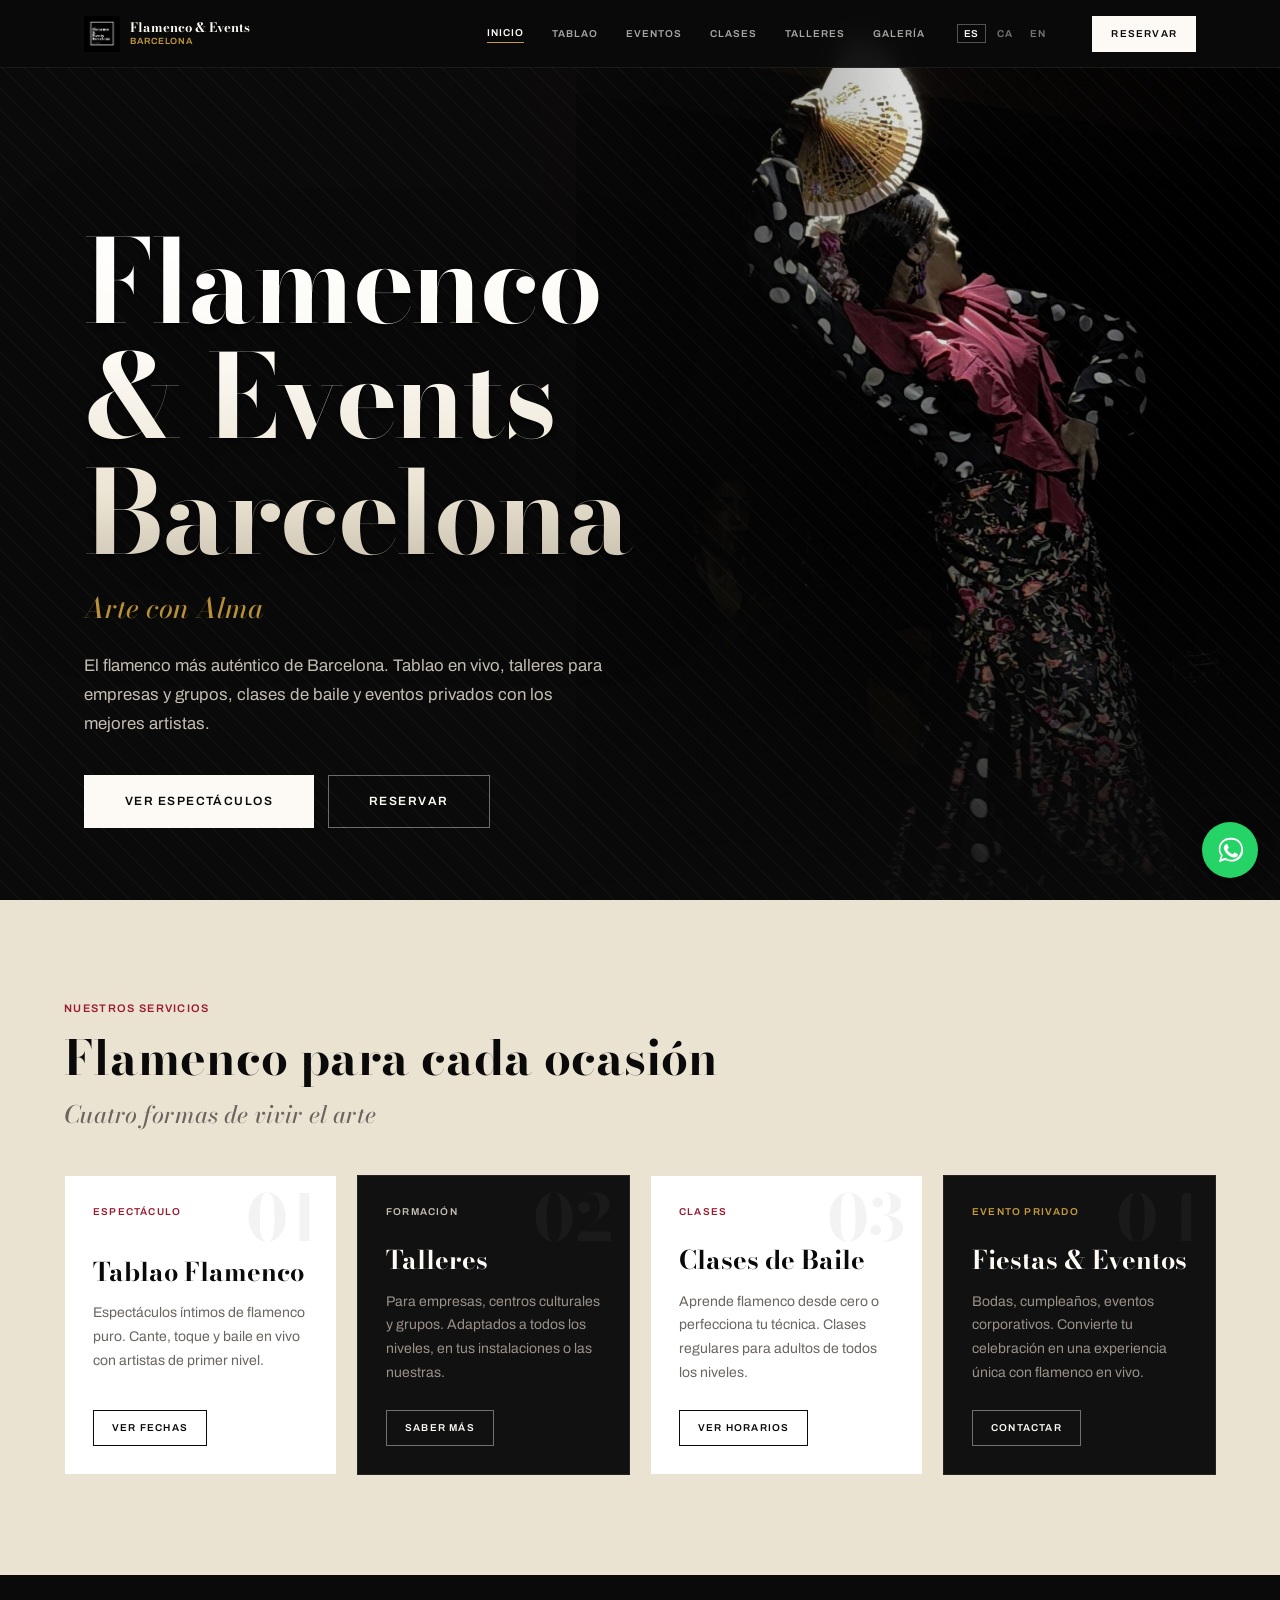
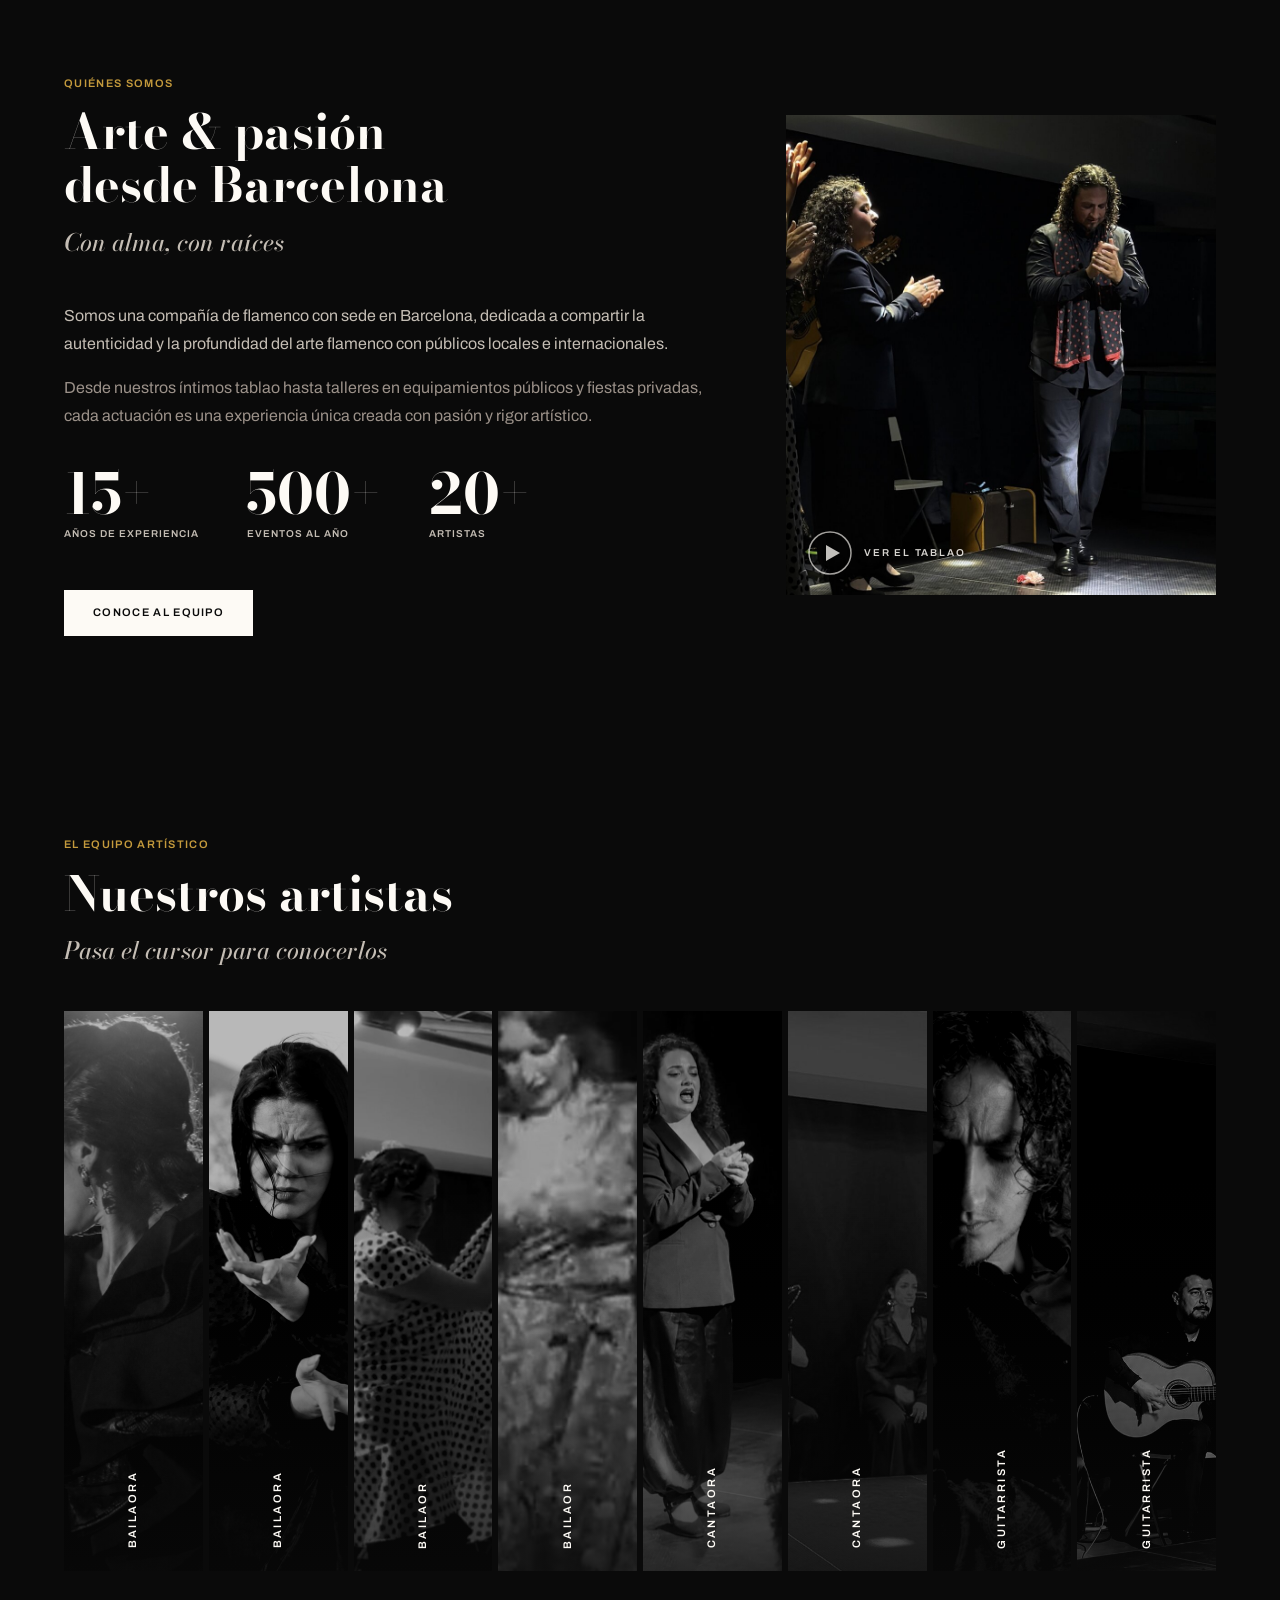
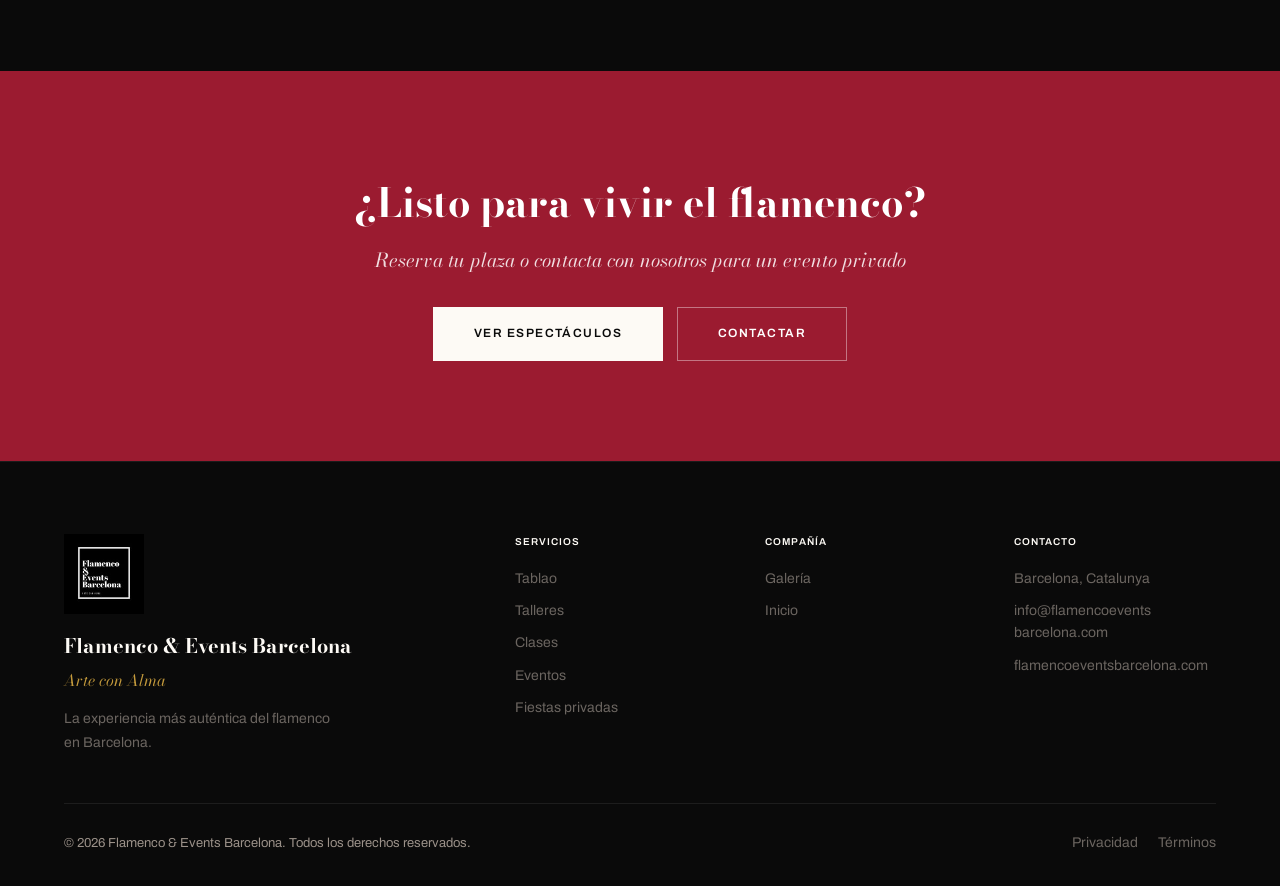
==== commit cf56b638: "cambios2" ====
--- a/index.html
+++ b/index.html
@@ -89,7 +89,7 @@
                         <div><div class="stat-n">20+</div><div class="stat-l">Artistas</div></div>
                     </div>
                     <div class="mt-lg">
-                        <a href="sobre-nosotros.html" class="btn btn-md btn-inverse">Conoce al equipo</a>
+                        <a href="#artistas" class="btn btn-md btn-inverse">Conoce al equipo</a>
                     </div>
                 </div>
                 <div class="hover-video" style="min-height:480px"
@@ -108,6 +108,94 @@
         </div>
     </section>
 
+    <!-- Equipo artístico — strips -->
+<section class="section section--dark" id="artistas">
+  <div class="section-inner">
+    <div class="section-label">El equipo artístico</div>
+    <h2 class="section-title">Nuestros artistas</h2>
+    <p class="section-subtitle">Pasa el cursor para conocerlos</p>
+
+    <div class="strips fade-up">
+      <button class="strip" type="button" aria-label="Bailaora — Baile">
+        <img src="assets/photos/eventos/Isa.jpg" alt="Bailaora de Flamenco &amp; Events Barcelona" loading="eager" decoding="async" draggable="false">
+        <span class="strip-vlabel">Bailaora</span>
+        <span class="strip-info">
+          <span class="strip-role">Baile</span>
+          <span class="strip-name">Bailaora</span>
+          <span class="strip-desc">Bata de cola, compás y presencia que llena el tablao.</span>
+        </span>
+      </button>
+      <button class="strip" type="button" aria-label="Bailaora — Baile">
+        <img src="assets/photos/eventos/rocio.jpg" alt="Bailaora de Flamenco &amp; Events Barcelona" loading="eager" decoding="async" draggable="false">
+        <span class="strip-vlabel">Bailaora</span>
+        <span class="strip-info">
+          <span class="strip-role">Baile</span>
+          <span class="strip-name">Bailaora</span>
+          <span class="strip-desc">Braceo y remate en la parte más íntima del show.</span>
+        </span>
+      </button>
+      <button class="strip" type="button" aria-label="Bailaor — Baile">
+        <!-- FOTO PENDENT DE CONFIRMAR AMB LA IVETTE -->
+        <img src="assets/photos/galeria-19.jpg" alt="Bailaor, baile de Flamenco &amp; Events Barcelona" loading="eager" decoding="async" draggable="false">
+        <span class="strip-vlabel">Bailaor</span>
+        <span class="strip-info">
+          <span class="strip-role">Baile</span>
+          <span class="strip-name">Bailaor</span>
+          <span class="strip-desc">Zapateado y fuerza en el centro del cuadro.</span>
+        </span>
+      </button>
+      <button class="strip" type="button" aria-label="Bailaor — Baile">
+        <!-- FOTO PENDENT DE CONFIRMAR AMB LA IVETTE -->
+        <img src="assets/photos/tablao-show-2.jpg" alt="Bailaor, baile de Flamenco &amp; Events Barcelona" loading="lazy" decoding="async" draggable="false">
+        <span class="strip-vlabel">Bailaor</span>
+        <span class="strip-info">
+          <span class="strip-role">Baile</span>
+          <span class="strip-name">Bailaor</span>
+          <span class="strip-desc">Taconeo, escobilla y diálogo con la guitarra.</span>
+        </span>
+      </button>
+      <button class="strip" type="button" aria-label="Cantaora — Cante">
+        <img src="assets/photos/eventos/cantaora.jpg" alt="Cantaora, cante de Flamenco &amp; Events Barcelona" loading="lazy" decoding="async" draggable="false">
+        <span class="strip-vlabel">Cantaora</span>
+        <span class="strip-info">
+          <span class="strip-role">Cante</span>
+          <span class="strip-name">Cantaora</span>
+          <span class="strip-desc">La voz que sostiene el cuadro, de la soleá a la bulería.</span>
+        </span>
+      </button>
+      <button class="strip" type="button" aria-label="Cantaora — Cante">
+        <!-- FOTO PENDENT DE CONFIRMAR AMB LA IVETTE -->
+        <img src="assets/photos/galeria-17.jpg" alt="Cantaora, cante de Flamenco &amp; Events Barcelona" loading="lazy" decoding="async" draggable="false">
+        <span class="strip-vlabel">Cantaora</span>
+        <span class="strip-info">
+          <span class="strip-role">Cante</span>
+          <span class="strip-name">Cantaora</span>
+          <span class="strip-desc">Cante jondo y jaleo: el pulso emocional del espectáculo.</span>
+        </span>
+      </button>
+      <button class="strip" type="button" aria-label="Guitarrista — Toque">
+        <img src="assets/photos/eventos/nito.jpg" alt="Guitarrista, toque de Flamenco &amp; Events Barcelona" loading="lazy" decoding="async" draggable="false">
+        <span class="strip-vlabel">Guitarrista</span>
+        <span class="strip-info">
+          <span class="strip-role">Toque</span>
+          <span class="strip-name">Guitarrista</span>
+          <span class="strip-desc">El toque que marca el compás y acompaña cada palo.</span>
+        </span>
+      </button>
+      <button class="strip" type="button" aria-label="Guitarrista — Toque">
+        <!-- FOTO PENDENT DE CONFIRMAR AMB LA IVETTE -->
+        <img src="assets/photos/eventos/cante_y_guitarra.jpg" alt="Guitarrista, toque de Flamenco &amp; Events Barcelona" loading="lazy" decoding="async" draggable="false">
+        <span class="strip-vlabel">Guitarrista</span>
+        <span class="strip-info">
+          <span class="strip-role">Toque</span>
+          <span class="strip-name">Guitarrista</span>
+          <span class="strip-desc">Falsetas y acompañamiento al baile y al cante.</span>
+        </span>
+      </button>
+    </div>
+  </div>
+</section>
+
     <!-- CTA strip -->
     <div class="cta-strip">
         <h2>¿Listo para vivir el flamenco?</h2>
--- a/css/styles.css
+++ b/css/styles.css
@@ -771,3 +771,79 @@
   .hover-video.is-playing { transform: none; }
   .hover-video.is-blocked .hover-video__sound { animation: none; }
 }
+
+/* ══════════════════════════════════════════════════════════
+   Collage / masonry — "En escena" (tablao)
+   Graella irregular en blanc i negre; color i fitxa al hover.
+   ══════════════════════════════════════════════════════════ */
+.collage {
+  display: grid;
+  grid-template-columns: repeat(4, 1fr);
+  grid-auto-rows: clamp(120px, 15vw, 200px);
+  grid-auto-flow: dense;
+  gap: 12px;
+  margin-top: 36px;
+}
+.collage-item {
+  position: relative; margin: 0; overflow: hidden;
+  background: #111; cursor: pointer;
+  grid-row: span 1; grid-column: span 1;
+}
+.collage-item--tall { grid-row: span 2; }
+.collage-item--wide { grid-column: span 2; }
+
+.collage-item img {
+  width: 100%; height: 100%; object-fit: cover; display: block;
+  filter: grayscale(1) contrast(1.05) brightness(.82);
+  transform: scale(1.02);
+  transition: filter 650ms var(--ease), transform 1600ms var(--ease);
+}
+.collage-item::after {
+  content: ''; position: absolute; inset: 0;
+  background: linear-gradient(to top, rgba(10,10,10,.78) 0%, rgba(10,10,10,.1) 42%, transparent 62%);
+  opacity: .55; transition: opacity 600ms var(--ease);
+}
+.collage-item:hover img,
+.collage-item:focus-visible img { filter: none; transform: scale(1.06); }
+.collage-item:hover::after { opacity: 1; }
+
+/* filet daurat que apareix en actiu */
+.collage-item::before {
+  content: ''; position: absolute; inset: 0; z-index: 2;
+  border: 1px solid rgba(196,154,60,0);
+  transition: border-color 550ms var(--ease);
+  pointer-events: none;
+}
+.collage-item:hover::before,
+.collage-item:focus-visible::before { border-color: rgba(196,154,60,.55); }
+
+.collage-cap {
+  position: absolute; z-index: 3; left: 16px; bottom: 14px;
+  display: flex; align-items: baseline; gap: 10px;
+  font-size: 11px; font-weight: 600; letter-spacing: .16em;
+  text-transform: uppercase; color: var(--ivory-100);
+  text-shadow: 0 1px 12px rgba(10,10,10,.9);
+  opacity: 0; transform: translateY(10px);
+  transition: opacity 500ms var(--ease) 100ms, transform 500ms var(--ease) 100ms;
+}
+.collage-item:hover .collage-cap,
+.collage-item:focus-visible .collage-cap { opacity: 1; transform: none; }
+.collage-cap__k {
+  font-family: var(--font-d); font-size: 15px; font-weight: 700;
+  letter-spacing: 0; color: var(--dorado);
+}
+
+.collage-item:focus-visible { outline: none; }
+
+@media (max-width: 760px) {
+  .collage { grid-template-columns: repeat(2, 1fr); grid-auto-rows: clamp(130px, 34vw, 200px); gap: 8px; }
+  .collage-item--wide { grid-column: span 2; }
+  .collage-item--tall { grid-row: span 2; }
+  /* en tàctil no hi ha hover: mostrem color i fitxa sempre */
+  .collage-item img { filter: grayscale(.15) brightness(.9); }
+  .collage-item::after { opacity: .85; }
+  .collage-cap { opacity: 1; transform: none; }
+}
+@media (prefers-reduced-motion: reduce) {
+  .collage-item img { transition-duration: 1ms; }
+}
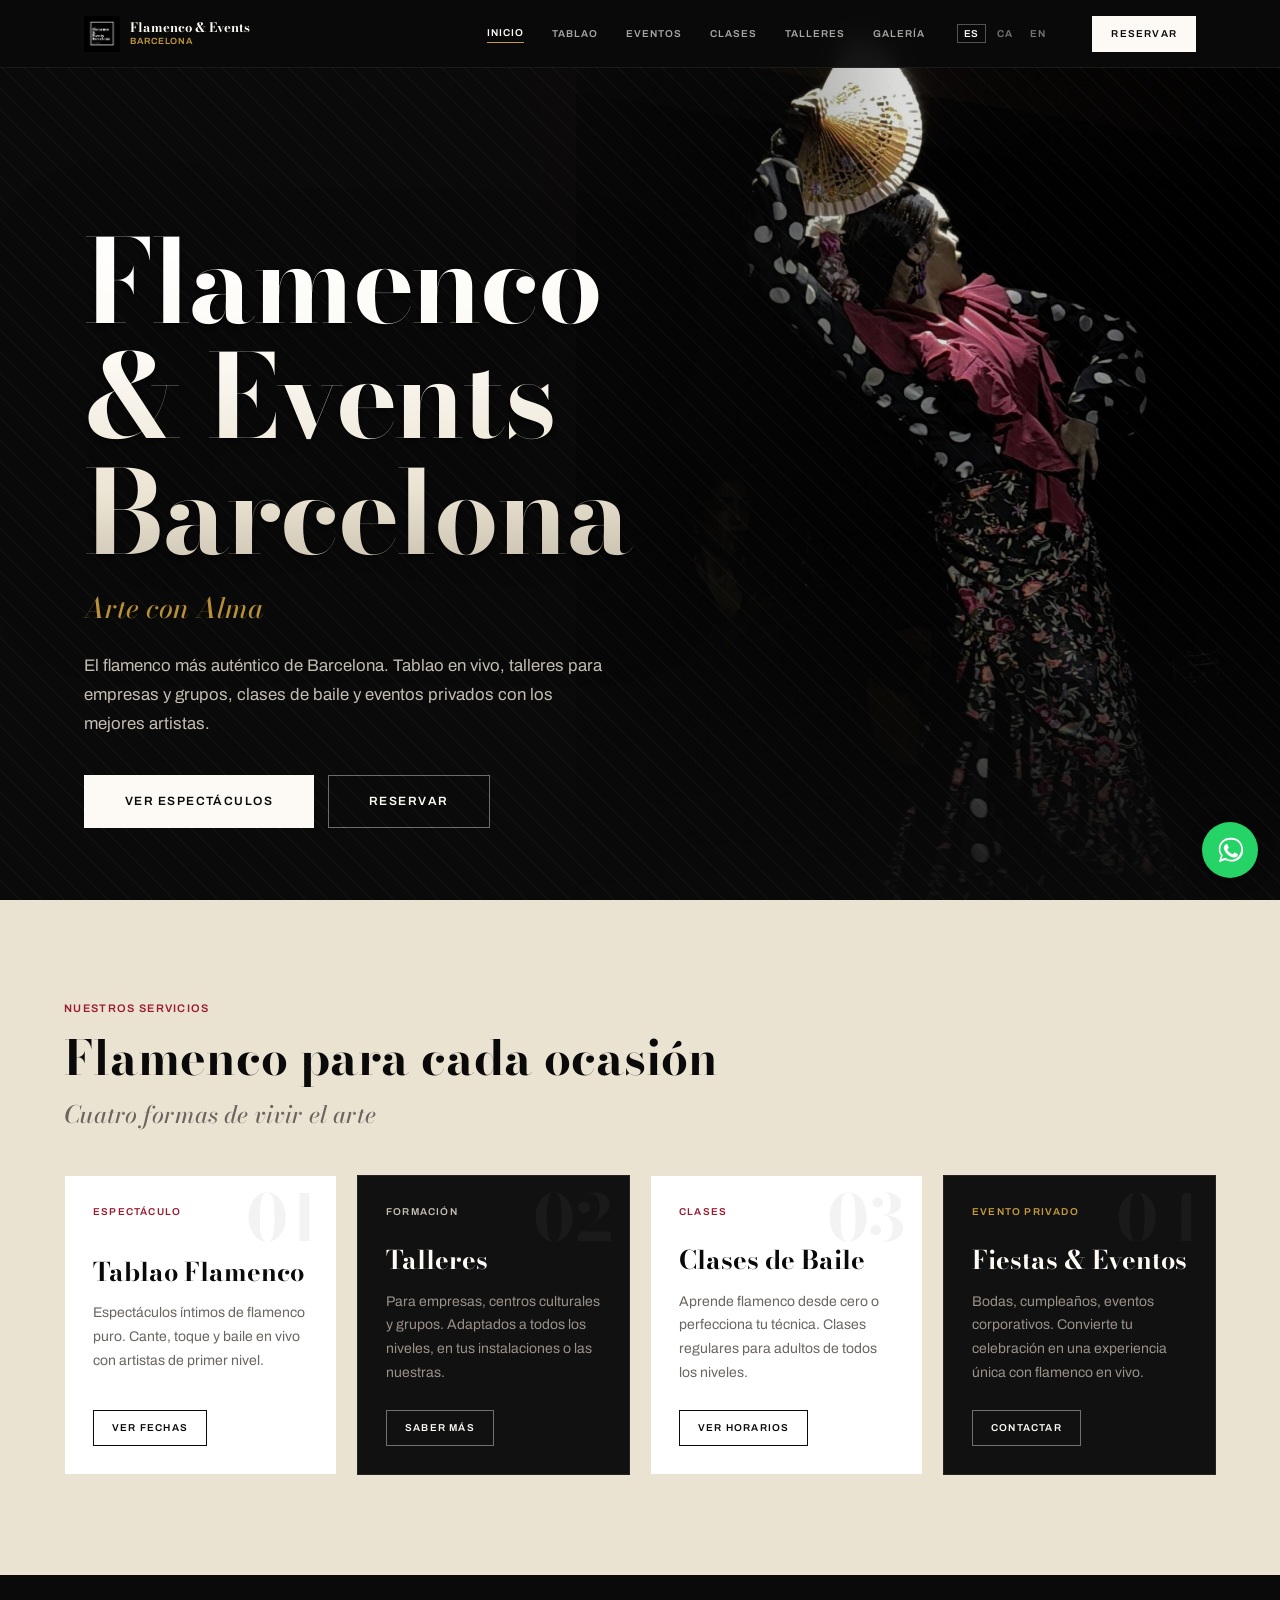
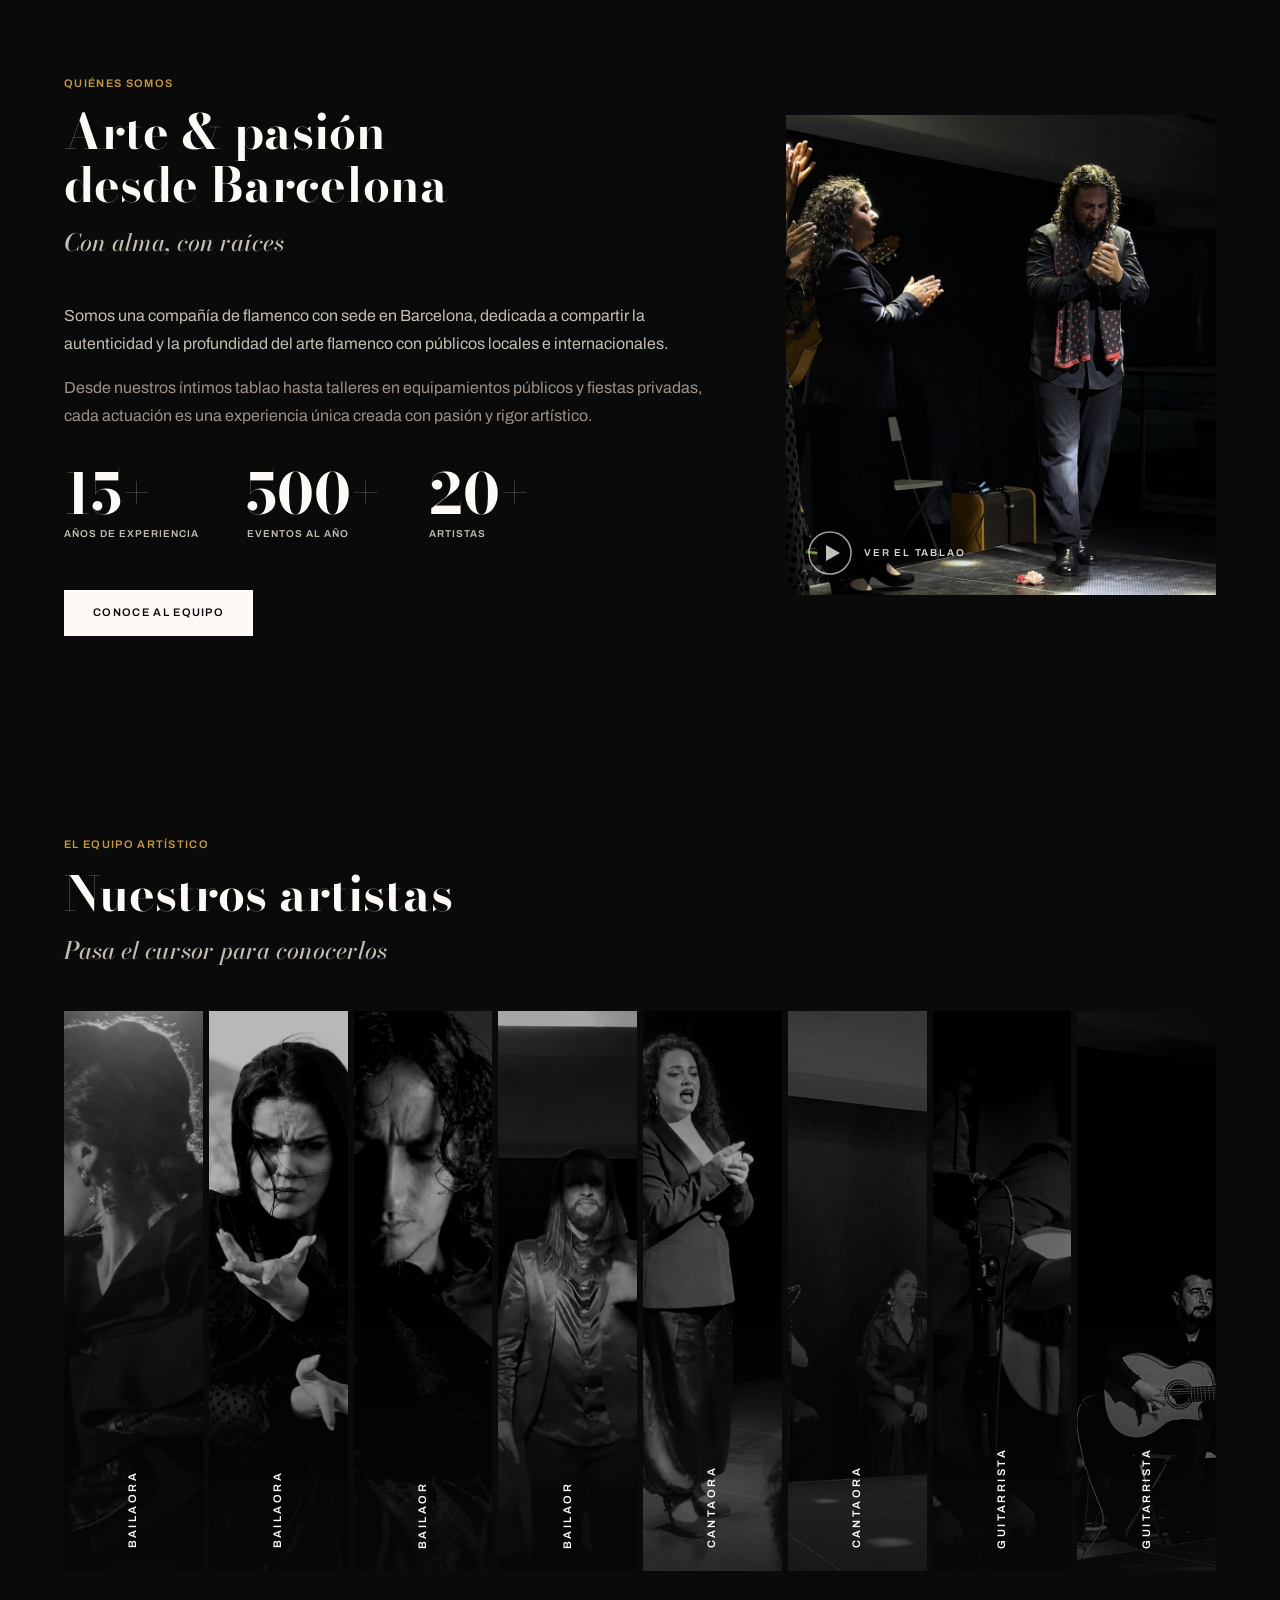
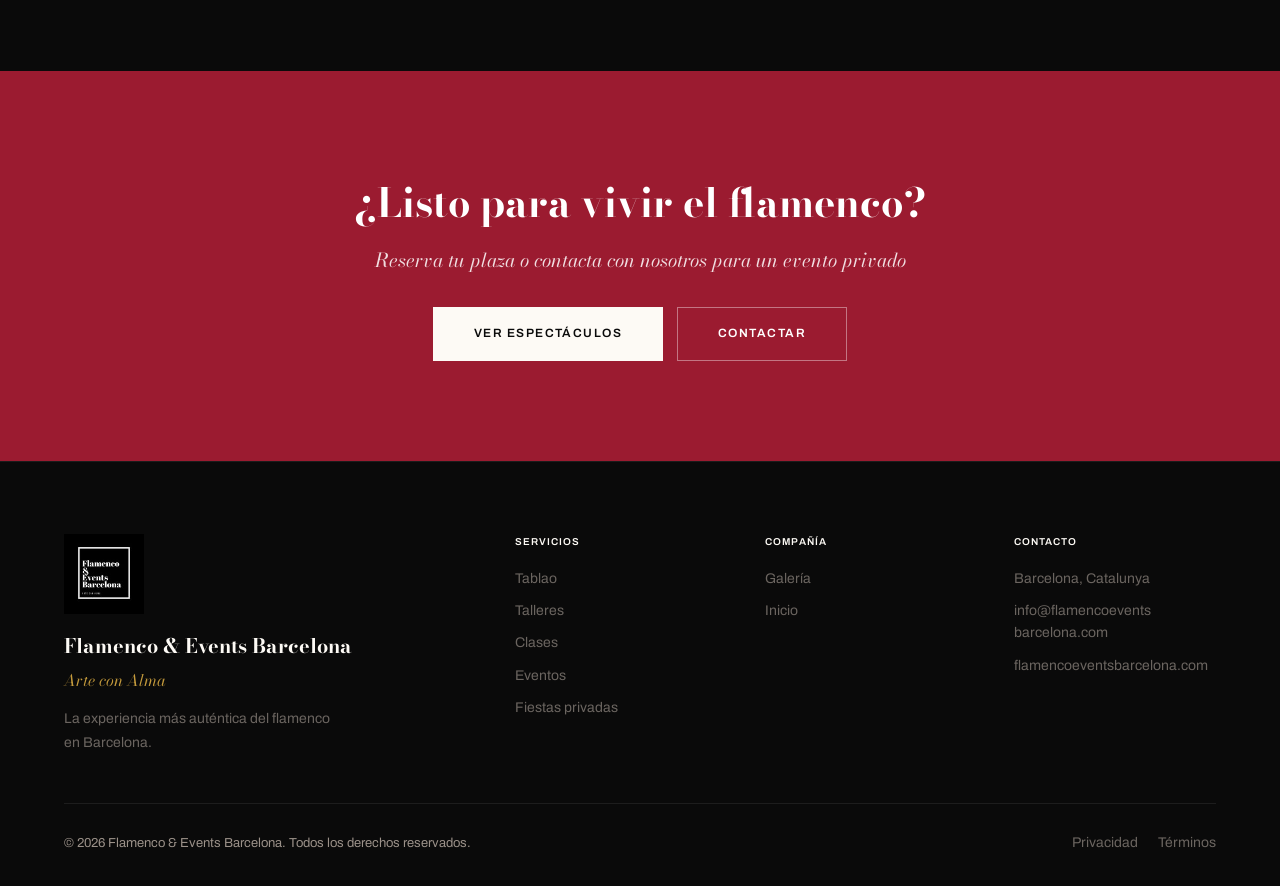
==== commit 0f410e03: "bailaor" ====
--- a/index.html
+++ b/index.html
@@ -135,8 +135,7 @@
         </span>
       </button>
       <button class="strip" type="button" aria-label="Bailaor — Baile">
-        <!-- FOTO PENDENT DE CONFIRMAR AMB LA IVETTE -->
-        <img src="assets/photos/galeria-19.jpg" alt="Bailaor, baile de Flamenco &amp; Events Barcelona" loading="eager" decoding="async" draggable="false">
+        <img src="assets/photos/eventos/nito.jpg" alt="Bailaor de Flamenco &amp; Events Barcelona" loading="eager" decoding="async" draggable="false">
         <span class="strip-vlabel">Bailaor</span>
         <span class="strip-info">
           <span class="strip-role">Baile</span>
@@ -145,8 +144,7 @@
         </span>
       </button>
       <button class="strip" type="button" aria-label="Bailaor — Baile">
-        <!-- FOTO PENDENT DE CONFIRMAR AMB LA IVETTE -->
-        <img src="assets/photos/tablao-show-2.jpg" alt="Bailaor, baile de Flamenco &amp; Events Barcelona" loading="lazy" decoding="async" draggable="false">
+        <img src="assets/photos/eventos/bailaor2.jpg" alt="Bailaor de Flamenco &amp; Events Barcelona" loading="lazy" decoding="async" draggable="false">
         <span class="strip-vlabel">Bailaor</span>
         <span class="strip-info">
           <span class="strip-role">Baile</span>
@@ -174,7 +172,7 @@
         </span>
       </button>
       <button class="strip" type="button" aria-label="Guitarrista — Toque">
-        <img src="assets/photos/eventos/nito.jpg" alt="Guitarrista, toque de Flamenco &amp; Events Barcelona" loading="lazy" decoding="async" draggable="false">
+        <img src="assets/photos/eventos/guitarrista2.jpg" alt="Guitarrista, toque de Flamenco &amp; Events Barcelona" loading="lazy" decoding="async" draggable="false">
         <span class="strip-vlabel">Guitarrista</span>
         <span class="strip-info">
           <span class="strip-role">Toque</span>
--- a/css/styles.css
+++ b/css/styles.css
@@ -788,6 +788,8 @@
   position: relative; margin: 0; overflow: hidden;
   background: #111; cursor: pointer;
   grid-row: span 1; grid-column: span 1;
+  transition: transform 650ms var(--ease), box-shadow 650ms var(--ease), z-index 0ms;
+  z-index: 1;
 }
 .collage-item--tall { grid-row: span 2; }
 .collage-item--wide { grid-column: span 2; }
@@ -795,16 +797,22 @@
 .collage-item img {
   width: 100%; height: 100%; object-fit: cover; display: block;
   filter: grayscale(1) contrast(1.05) brightness(.82);
-  transform: scale(1.02);
-  transition: filter 650ms var(--ease), transform 1600ms var(--ease);
+  transition: filter 650ms var(--ease);
 }
 .collage-item::after {
   content: ''; position: absolute; inset: 0;
   background: linear-gradient(to top, rgba(10,10,10,.78) 0%, rgba(10,10,10,.1) 42%, transparent 62%);
   opacity: .55; transition: opacity 600ms var(--ease);
 }
+/* la peça sencera creix i passa per davant */
+.collage-item:hover,
+.collage-item:focus-visible {
+  transform: scale(1.14);
+  z-index: 10;
+  box-shadow: 0 40px 90px rgba(0,0,0,.6);
+}
 .collage-item:hover img,
-.collage-item:focus-visible img { filter: none; transform: scale(1.06); }
+.collage-item:focus-visible img { filter: none; }
 .collage-item:hover::after { opacity: 1; }
 
 /* filet daurat que apareix en actiu */
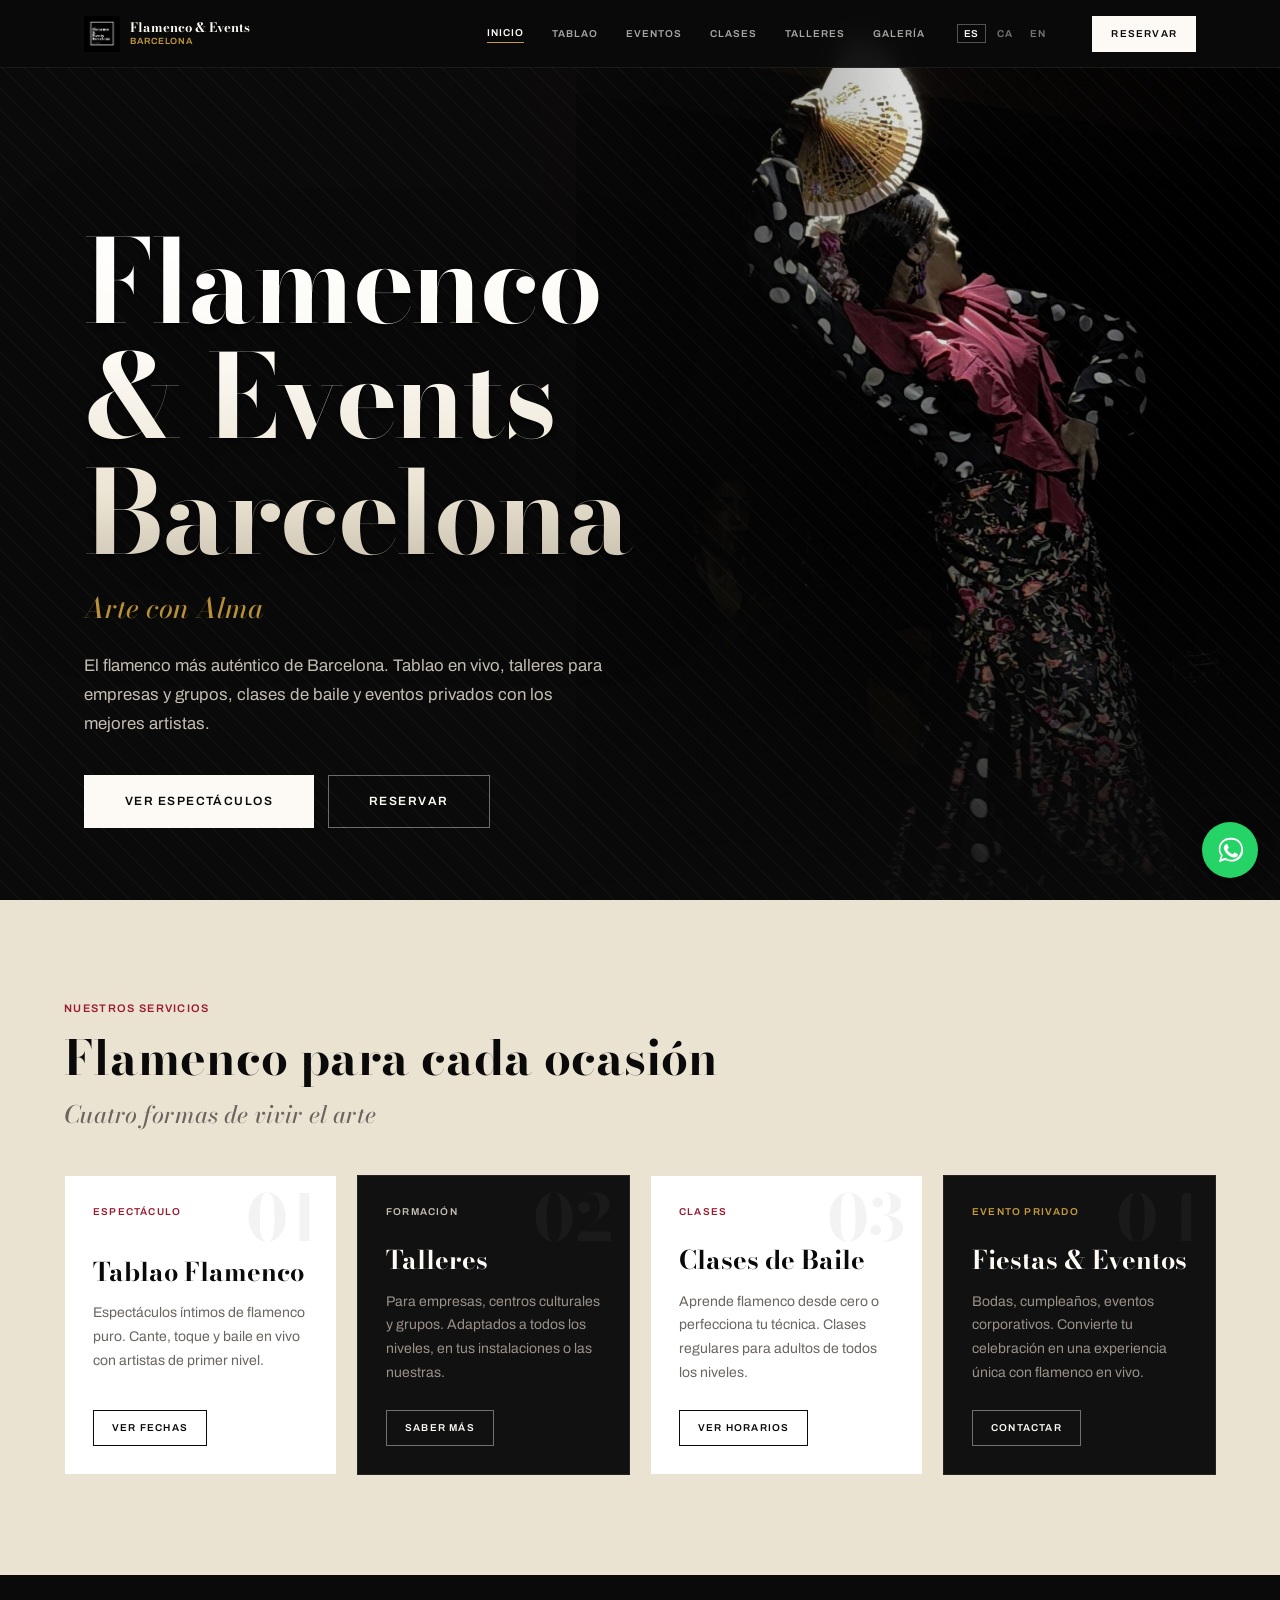
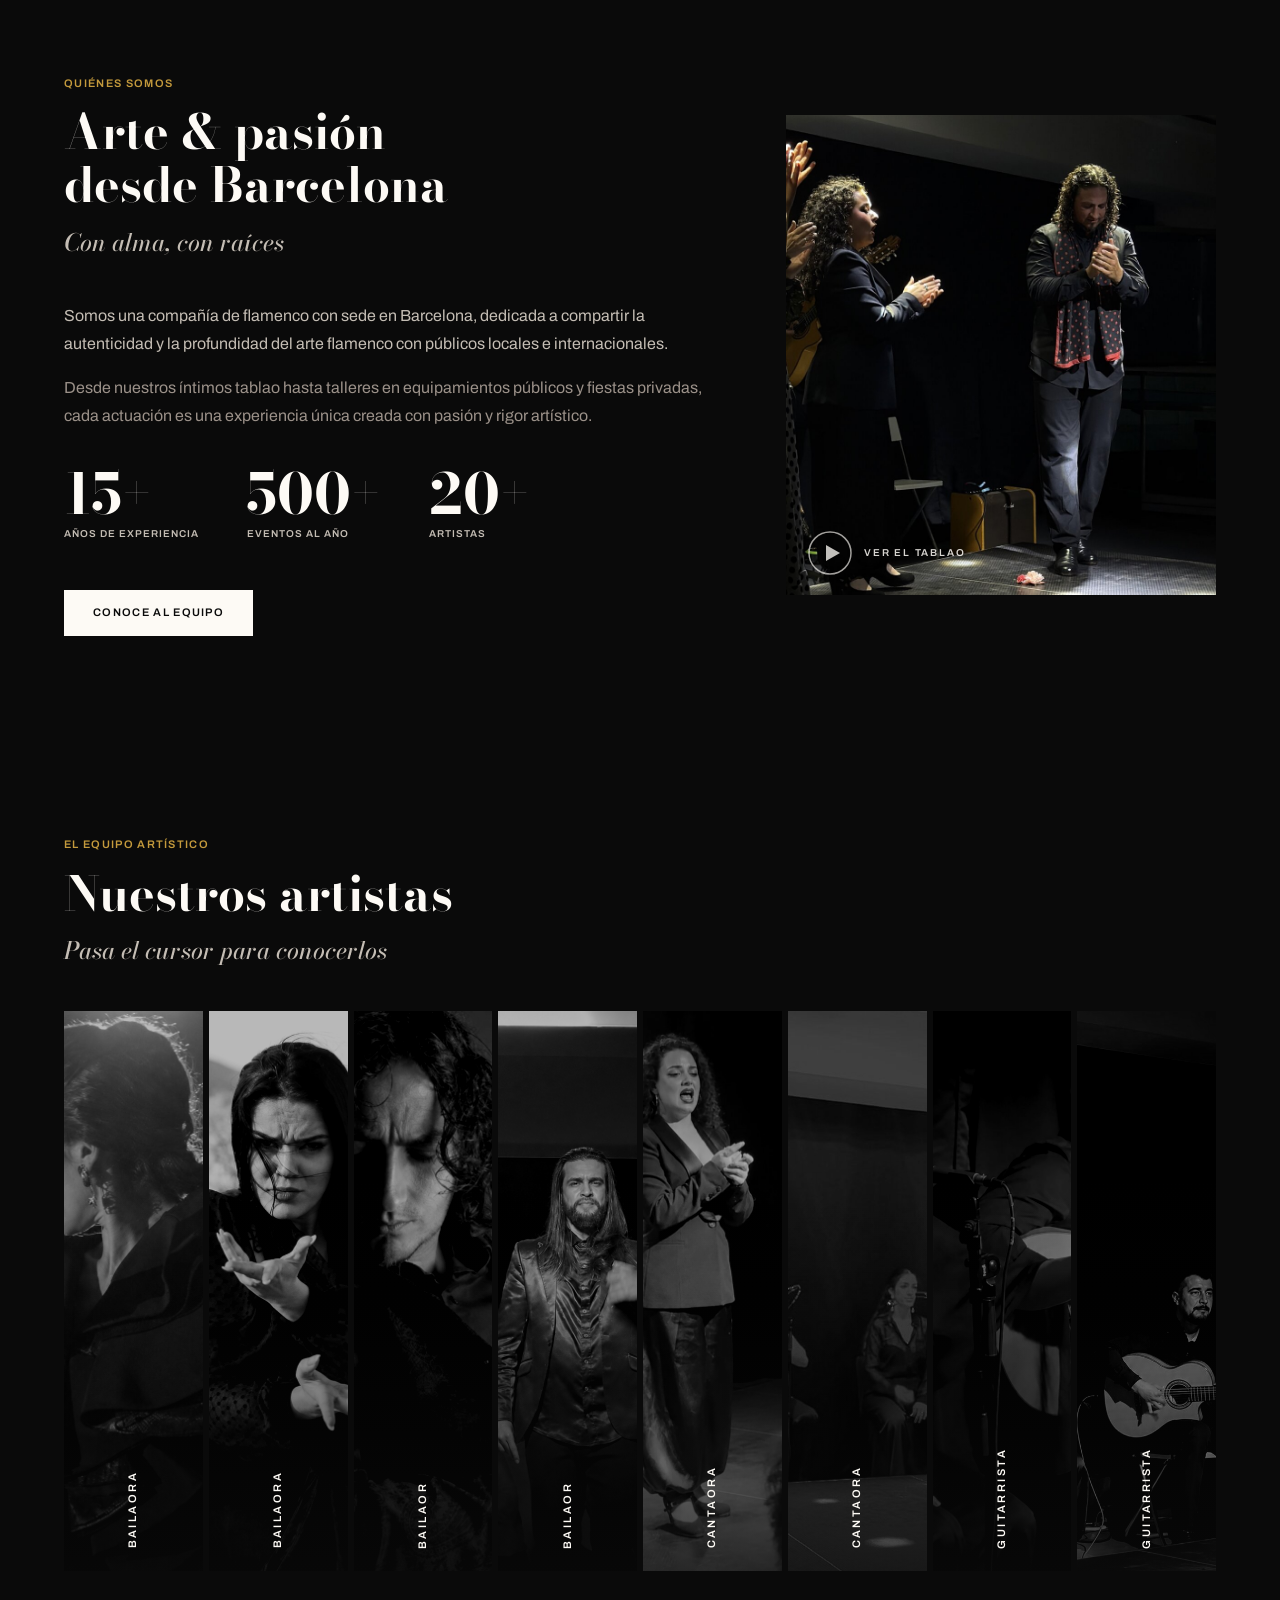
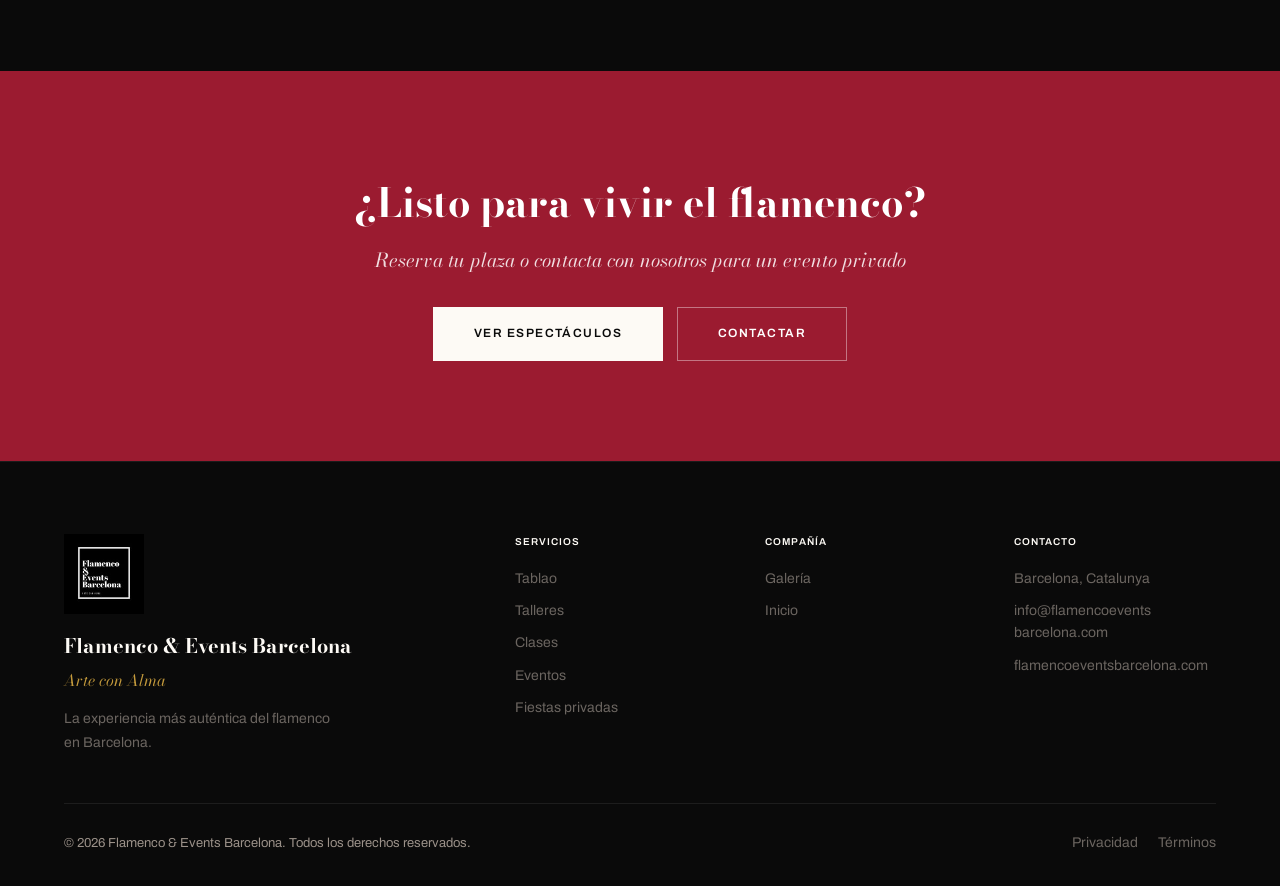
==== commit e661b079: "cambios3" ====
--- a/index.html
+++ b/index.html
@@ -144,7 +144,7 @@
         </span>
       </button>
       <button class="strip" type="button" aria-label="Bailaor — Baile">
-        <img src="assets/photos/eventos/bailaor2.jpg" alt="Bailaor de Flamenco &amp; Events Barcelona" loading="lazy" decoding="async" draggable="false">
+        <img src="assets/photos/eventos/bailaor2.png" alt="Bailaor de Flamenco &amp; Events Barcelona" loading="lazy" decoding="async" draggable="false">
         <span class="strip-vlabel">Bailaor</span>
         <span class="strip-info">
           <span class="strip-role">Baile</span>
--- a/css/styles.css
+++ b/css/styles.css
@@ -536,7 +536,7 @@
 }
 .strip img {
   position: absolute; inset: 0;
-  width: 100%; height: 100%; object-fit: cover;
+  width: 100%; height: 100%; object-fit: cover; object-position: center 18%;
   filter: grayscale(1) contrast(1.08) brightness(.72);
   transform: scale(1.06);
   transition: filter 800ms var(--ease), transform 1200ms var(--ease);
@@ -774,65 +774,71 @@
 
 /* ══════════════════════════════════════════════════════════
    Collage / masonry — "En escena" (tablao)
-   Graella irregular en blanc i negre; color i fitxa al hover.
+   Graella irregular en blanc i negre; color i creixement al hover.
    ══════════════════════════════════════════════════════════ */
 .collage {
   display: grid;
   grid-template-columns: repeat(4, 1fr);
-  grid-auto-rows: clamp(120px, 15vw, 200px);
+  grid-auto-rows: clamp(130px, 15vw, 200px);
   grid-auto-flow: dense;
   gap: 12px;
   margin-top: 36px;
 }
 .collage-item {
-  position: relative; margin: 0; overflow: hidden;
+  position: relative; margin: 0;
   background: #111; cursor: pointer;
   grid-row: span 1; grid-column: span 1;
-  transition: transform 650ms var(--ease), box-shadow 650ms var(--ease), z-index 0ms;
+  overflow: hidden;
+  transition: transform 600ms var(--ease), box-shadow 600ms var(--ease);
   z-index: 1;
 }
 .collage-item--tall { grid-row: span 2; }
 .collage-item--wide { grid-column: span 2; }
 
 .collage-item img {
-  width: 100%; height: 100%; object-fit: cover; display: block;
+  width: 100%; height: 100%; object-fit: cover; object-position: center 22%;
+  display: block;
   filter: grayscale(1) contrast(1.05) brightness(.82);
-  transition: filter 650ms var(--ease);
+  transition: filter 650ms var(--ease), transform 700ms var(--ease);
 }
 .collage-item::after {
-  content: ''; position: absolute; inset: 0;
-  background: linear-gradient(to top, rgba(10,10,10,.78) 0%, rgba(10,10,10,.1) 42%, transparent 62%);
-  opacity: .55; transition: opacity 600ms var(--ease);
-}
-/* la peça sencera creix i passa per davant */
-.collage-item:hover,
-.collage-item:focus-visible {
-  transform: scale(1.14);
-  z-index: 10;
-  box-shadow: 0 40px 90px rgba(0,0,0,.6);
-}
-.collage-item:hover img,
-.collage-item:focus-visible img { filter: none; }
-.collage-item:hover::after { opacity: 1; }
-
-/* filet daurat que apareix en actiu */
+  content: ''; position: absolute; inset: 0; z-index: 1;
+  background: linear-gradient(to top, rgba(10,10,10,.8) 0%, rgba(10,10,10,.1) 42%, transparent 62%);
+  opacity: .5; transition: opacity 600ms var(--ease);
+}
+/* filet daurat */
 .collage-item::before {
-  content: ''; position: absolute; inset: 0; z-index: 2;
+  content: ''; position: absolute; inset: 0; z-index: 3;
   border: 1px solid rgba(196,154,60,0);
   transition: border-color 550ms var(--ease);
   pointer-events: none;
 }
+
+/* Hover: en comptes d'escalar la caixa (que talla amb overflow:hidden),
+   fem zoom DINS la imatge i elevem la peça amb ombra. Net, sense talls. */
+.collage-item:hover,
+.collage-item:focus-visible {
+  z-index: 10;
+  box-shadow: 0 34px 80px rgba(0,0,0,.6);
+}
+.collage-item:hover img,
+.collage-item:focus-visible img {
+  filter: none;
+  transform: scale(1.10);
+}
+.collage-item:hover::after,
+.collage-item:focus-visible::after { opacity: .85; }
 .collage-item:hover::before,
 .collage-item:focus-visible::before { border-color: rgba(196,154,60,.55); }
 
 .collage-cap {
-  position: absolute; z-index: 3; left: 16px; bottom: 14px;
+  position: absolute; z-index: 4; left: 16px; bottom: 14px;
   display: flex; align-items: baseline; gap: 10px;
   font-size: 11px; font-weight: 600; letter-spacing: .16em;
   text-transform: uppercase; color: var(--ivory-100);
-  text-shadow: 0 1px 12px rgba(10,10,10,.9);
+  text-shadow: 0 1px 12px rgba(10,10,10,.95);
   opacity: 0; transform: translateY(10px);
-  transition: opacity 500ms var(--ease) 100ms, transform 500ms var(--ease) 100ms;
+  transition: opacity 500ms var(--ease) 80ms, transform 500ms var(--ease) 80ms;
 }
 .collage-item:hover .collage-cap,
 .collage-item:focus-visible .collage-cap { opacity: 1; transform: none; }
@@ -840,18 +846,16 @@
   font-family: var(--font-d); font-size: 15px; font-weight: 700;
   letter-spacing: 0; color: var(--dorado);
 }
-
 .collage-item:focus-visible { outline: none; }
 
 @media (max-width: 760px) {
-  .collage { grid-template-columns: repeat(2, 1fr); grid-auto-rows: clamp(130px, 34vw, 200px); gap: 8px; }
-  .collage-item--wide { grid-column: span 2; }
-  .collage-item--tall { grid-row: span 2; }
-  /* en tàctil no hi ha hover: mostrem color i fitxa sempre */
-  .collage-item img { filter: grayscale(.15) brightness(.9); }
-  .collage-item::after { opacity: .85; }
+  .collage { grid-template-columns: repeat(2, 1fr); grid-auto-rows: clamp(150px, 40vw, 220px); gap: 8px; }
+  /* en tàctil no hi ha hover: color i fitxa sempre visibles */
+  .collage-item img { filter: grayscale(.12) brightness(.9); }
+  .collage-item::after { opacity: .82; }
   .collage-cap { opacity: 1; transform: none; }
 }
 @media (prefers-reduced-motion: reduce) {
   .collage-item img { transition-duration: 1ms; }
 }
+
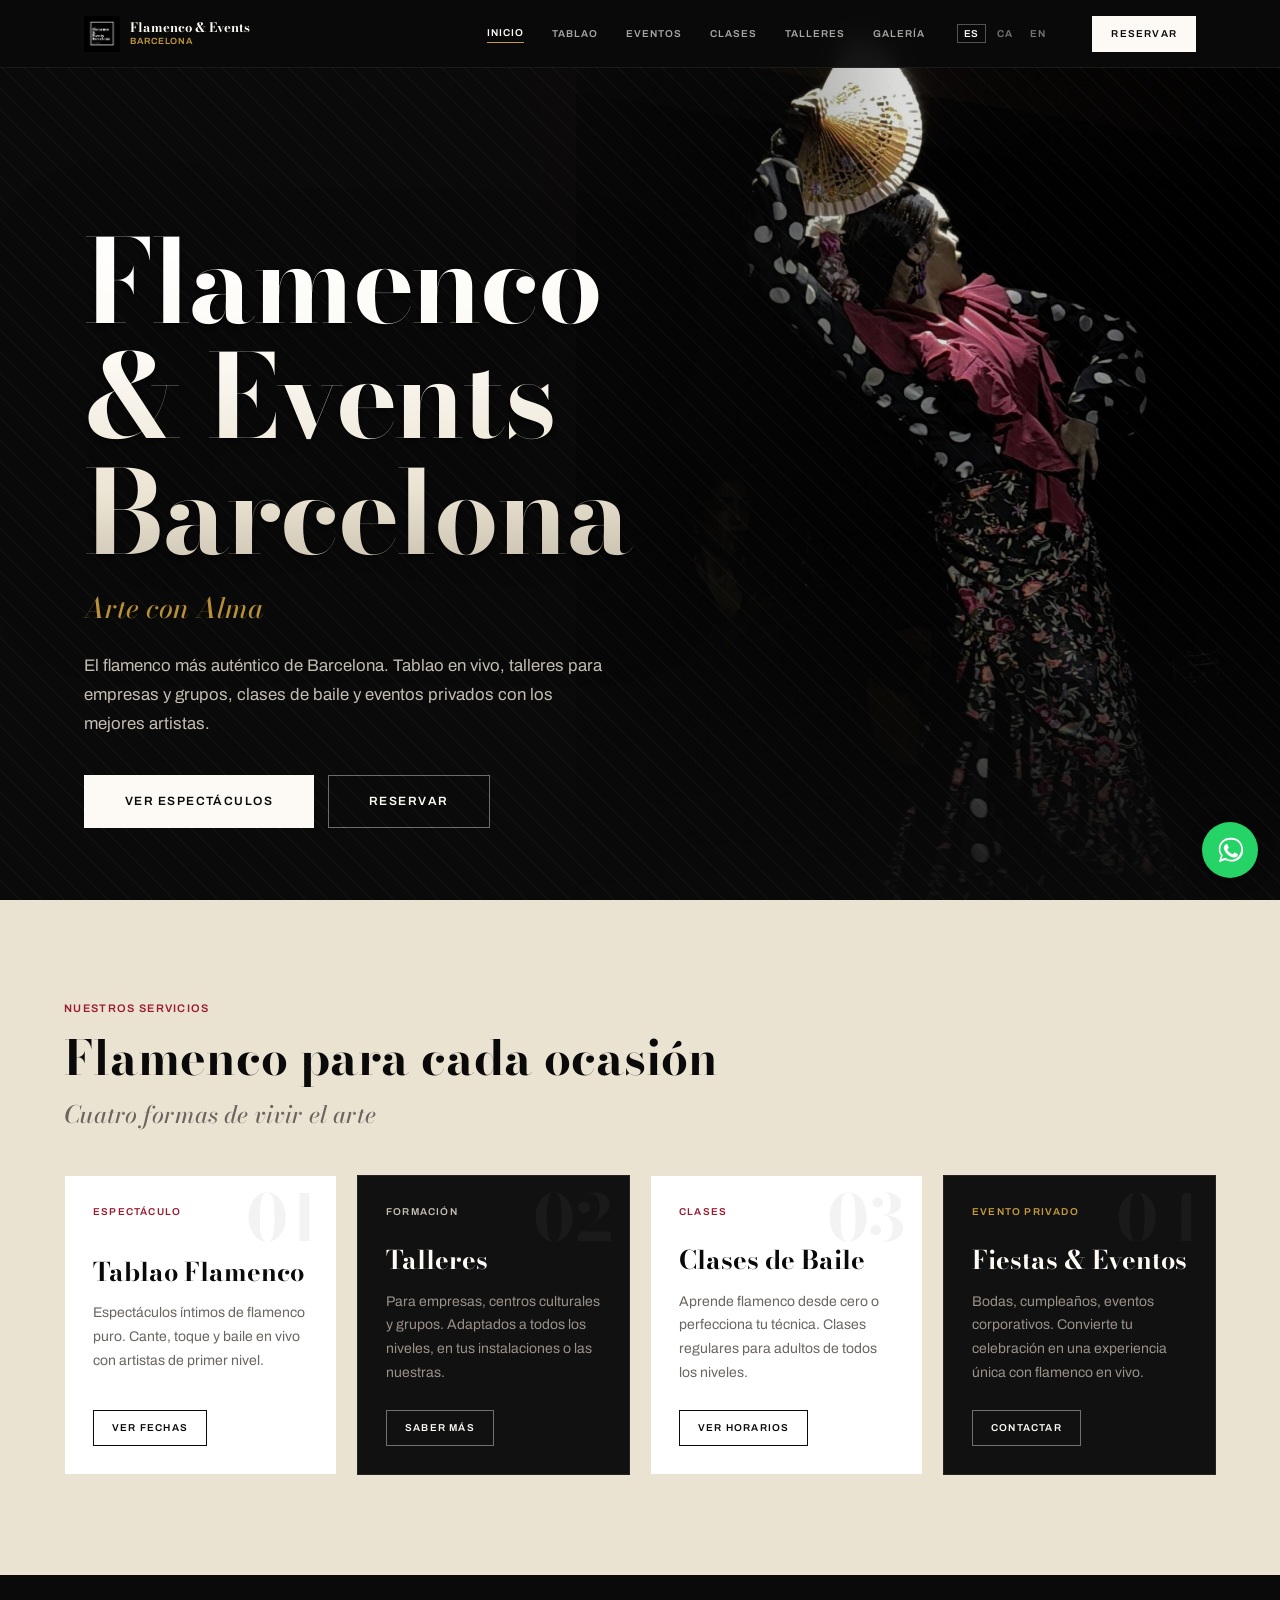
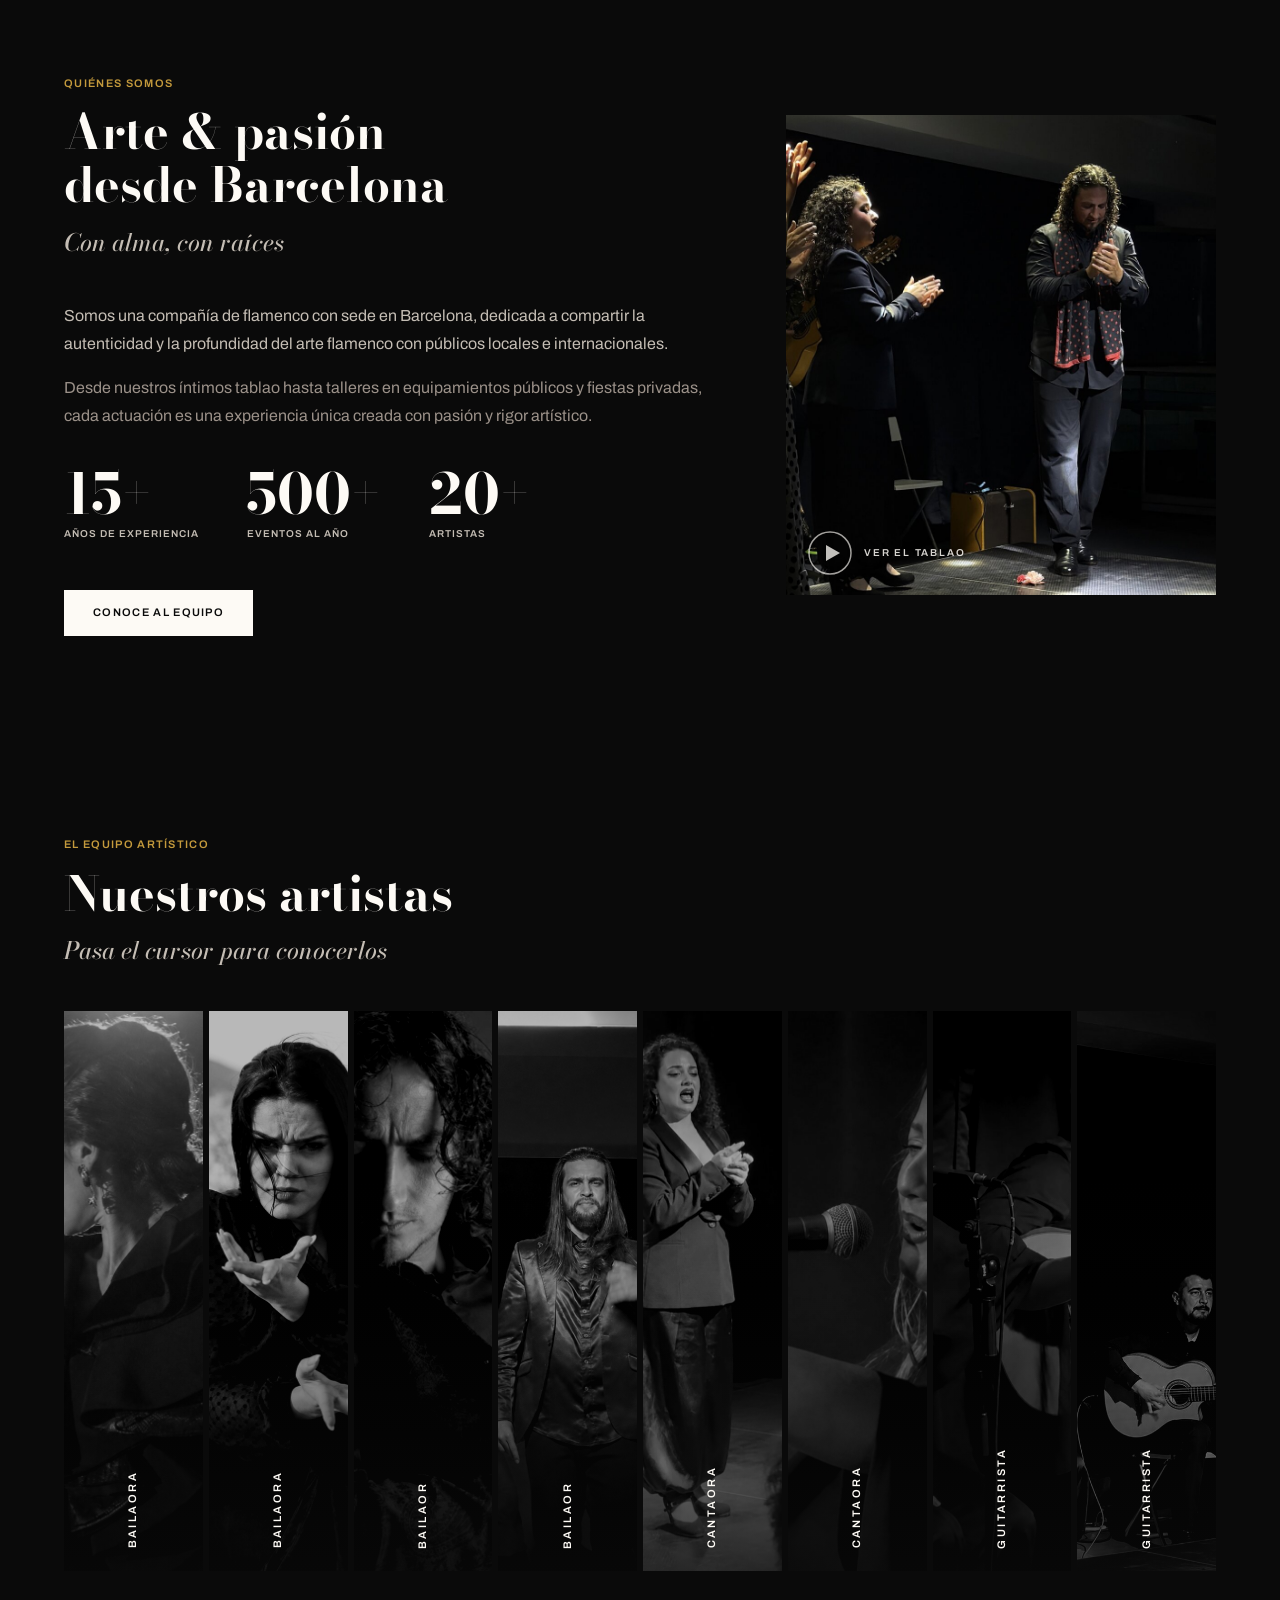
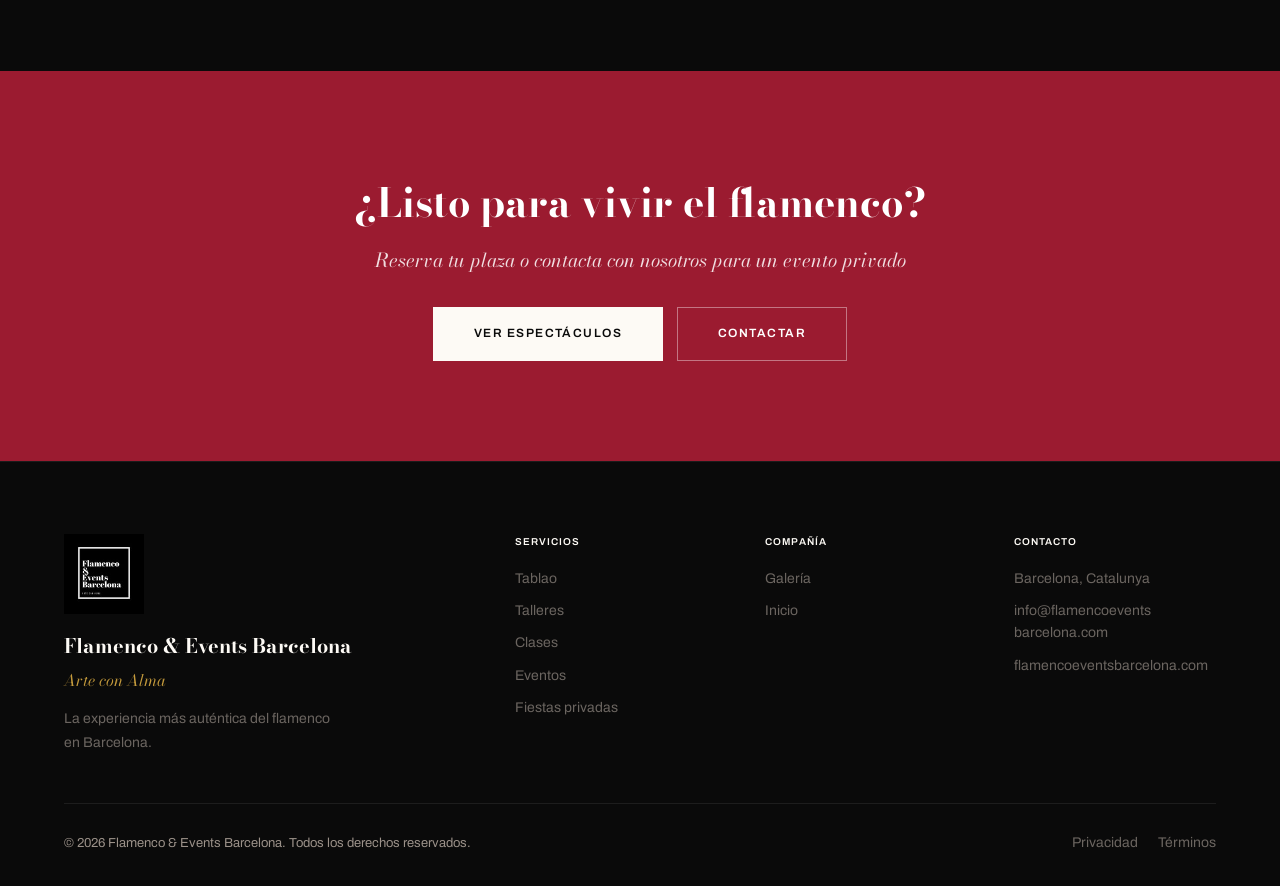
==== commit a638ed77: "correccions" ====
--- a/index.html
+++ b/index.html
@@ -163,7 +163,7 @@
       </button>
       <button class="strip" type="button" aria-label="Cantaora — Cante">
         <!-- FOTO PENDENT DE CONFIRMAR AMB LA IVETTE -->
-        <img src="assets/photos/galeria-17.jpg" alt="Cantaora, cante de Flamenco &amp; Events Barcelona" loading="lazy" decoding="async" draggable="false">
+        <img src="assets/photos/eventos/cantaora2.jpg" alt="Cantaora, cante de Flamenco &amp; Events Barcelona" loading="lazy" decoding="async" draggable="false">
         <span class="strip-vlabel">Cantaora</span>
         <span class="strip-info">
           <span class="strip-role">Cante</span>
--- a/css/styles.css
+++ b/css/styles.css
@@ -773,89 +773,144 @@
 }
 
 /* ══════════════════════════════════════════════════════════
-   Collage / masonry — "En escena" (tablao)
-   Graella irregular en blanc i negre; color i creixement al hover.
+   Collage "En escena" — masonry (esquerra) + vídeo vertical (dreta)
    ══════════════════════════════════════════════════════════ */
+.collage-wrap {
+  display: grid;
+  grid-template-columns: 2fr 1fr;
+  gap: 12px;
+  margin-top: 36px;
+  align-items: stretch;
+}
+/* el vídeo pren l'alçada del masonry (3 files), no al revés */
+.collage-wrap > .collage-video { height: 100%; }
 .collage {
   display: grid;
-  grid-template-columns: repeat(4, 1fr);
-  grid-auto-rows: clamp(130px, 15vw, 200px);
-  grid-auto-flow: dense;
+  grid-template-columns: repeat(3, 1fr);
+  grid-auto-rows: clamp(150px, 15vw, 210px);
   gap: 12px;
-  margin-top: 36px;
 }
 .collage-item {
   position: relative; margin: 0;
-  background: #111; cursor: pointer;
-  grid-row: span 1; grid-column: span 1;
-  overflow: hidden;
-  transition: transform 600ms var(--ease), box-shadow 600ms var(--ease);
+  grid-column: span 1; grid-row: span 1;
+  background: #0d0d0d; cursor: pointer; overflow: hidden;
+  transition: transform 620ms var(--ease), box-shadow 620ms var(--ease);
   z-index: 1;
 }
-.collage-item--tall { grid-row: span 2; }
 .collage-item--wide { grid-column: span 2; }
-
 .collage-item img {
-  width: 100%; height: 100%; object-fit: cover; object-position: center 22%;
+  width: 100%; height: 100%; object-fit: cover; object-position: center 25%;
   display: block;
-  filter: grayscale(1) contrast(1.05) brightness(.82);
-  transition: filter 650ms var(--ease), transform 700ms var(--ease);
+  filter: grayscale(1) contrast(1.05) brightness(.8);
+  transition: filter 600ms var(--ease);
 }
 .collage-item::after {
   content: ''; position: absolute; inset: 0; z-index: 1;
-  background: linear-gradient(to top, rgba(10,10,10,.8) 0%, rgba(10,10,10,.1) 42%, transparent 62%);
+  background: linear-gradient(to top, rgba(10,10,10,.8) 0%, rgba(10,10,10,.1) 45%, transparent 65%);
   opacity: .5; transition: opacity 600ms var(--ease);
 }
-/* filet daurat */
 .collage-item::before {
   content: ''; position: absolute; inset: 0; z-index: 3;
   border: 1px solid rgba(196,154,60,0);
-  transition: border-color 550ms var(--ease);
-  pointer-events: none;
-}
-
-/* Hover: en comptes d'escalar la caixa (que talla amb overflow:hidden),
-   fem zoom DINS la imatge i elevem la peça amb ombra. Net, sense talls. */
-.collage-item:hover,
-.collage-item:focus-visible {
-  z-index: 10;
-  box-shadow: 0 34px 80px rgba(0,0,0,.6);
-}
-.collage-item:hover img,
-.collage-item:focus-visible img {
+  transition: border-color 550ms var(--ease); pointer-events: none;
+}
+.collage-item:hover, .collage-item:focus-visible {
+  transform: scale(1.22); z-index: 20;
+  box-shadow: 0 45px 100px rgba(0,0,0,.72);
+}
+.collage-item:hover img, .collage-item:focus-visible img {
   filter: none;
-  transform: scale(1.10);
-}
-.collage-item:hover::after,
-.collage-item:focus-visible::after { opacity: .85; }
-.collage-item:hover::before,
-.collage-item:focus-visible::before { border-color: rgba(196,154,60,.55); }
+}
+.collage-item:hover::after, .collage-item:focus-visible::after { opacity: 0; }
+.collage-item:hover::before, .collage-item:focus-visible::before { border-color: rgba(196,154,60,.6); }
+
+
+
+/* la 3a columna del masonry creix cap a l'esquerra per no trepitjar el vídeo */
+.collage-item:nth-child(3n):hover,
+.collage-item:nth-child(3n):focus-visible { transform-origin: right center; }
+.collage-item:nth-child(3n+1):hover,
+.collage-item:nth-child(3n+1):focus-visible { transform-origin: left center; }
+
+/* Vídeo vertical a la dreta, tota l'alçada */
+.collage-video {
+  position: relative; margin: 0; overflow: hidden;
+  background: #0a0a0a; cursor: pointer;
+  min-height: 100%;
+  transition: transform 620ms var(--ease), box-shadow 620ms var(--ease);
+  z-index: 1;
+}
+.collage-video:hover, .collage-video.is-playing {
+  transform: scale(1.05); z-index: 20;
+  box-shadow: 0 45px 100px rgba(0,0,0,.72);
+}
+.collage-video img,
+.collage-video video {
+  position: absolute; inset: 0;
+  width: 100%; height: 100%; object-fit: cover;
+  display: block;
+}
+.collage-video video { opacity: 0; transition: opacity 500ms var(--ease); z-index: 1; }
+.collage-video.is-playing video { opacity: 1; }
+.collage-video.is-playing img { opacity: 0; }
+.collage-video::after {
+  content: ''; position: absolute; inset: 0; z-index: 1;
+  background: linear-gradient(to top, rgba(10,10,10,.7) 0%, transparent 50%);
+  opacity: .8; transition: opacity 500ms var(--ease);
+}
+.collage-video.is-playing::after { opacity: 0; }
+.collage-play {
+  position: absolute; z-index: 2; top: 50%; left: 50%;
+  transform: translate(-50%,-50%);
+  transition: transform .3s var(--ease), opacity .3s var(--ease); pointer-events: none;
+}
+.collage-video:hover .collage-play { transform: translate(-50%,-50%) scale(1.1); }
+.collage-video.is-playing .collage-play { opacity: 0; }
+.collage-sound {
+  position: absolute; z-index: 4; right: 12px; bottom: 12px;
+  width: 36px; height: 36px; display: grid; place-items: center;
+  border: 1px solid rgba(253,250,245,.35); border-radius: 50%;
+  background: rgba(10,10,10,.5); -webkit-backdrop-filter: blur(6px); backdrop-filter: blur(6px);
+  color: var(--ivory-100); cursor: pointer; padding: 0;
+  opacity: 0; transition: opacity .35s var(--ease), background .2s ease;
+}
+.collage-video:hover .collage-sound, .collage-video.is-playing .collage-sound { opacity: 1; }
+.collage-sound:hover { background: var(--crimson); border-color: var(--crimson); }
+.collage-sound .ico-off { display: none; }
+.collage-video.is-muted .collage-sound .ico-on { display: none; }
+.collage-video.is-muted .collage-sound .ico-off { display: block; }
+.collage-video.is-blocked .collage-sound { border-color: var(--dorado); animation: sound-pulse 1.8s ease-in-out 3; }
 
 .collage-cap {
-  position: absolute; z-index: 4; left: 16px; bottom: 14px;
+  position: absolute; z-index: 5; left: 16px; bottom: 14px;
   display: flex; align-items: baseline; gap: 10px;
   font-size: 11px; font-weight: 600; letter-spacing: .16em;
   text-transform: uppercase; color: var(--ivory-100);
   text-shadow: 0 1px 12px rgba(10,10,10,.95);
   opacity: 0; transform: translateY(10px);
-  transition: opacity 500ms var(--ease) 80ms, transform 500ms var(--ease) 80ms;
-}
-.collage-item:hover .collage-cap,
-.collage-item:focus-visible .collage-cap { opacity: 1; transform: none; }
+  transition: opacity 450ms var(--ease) 60ms, transform 450ms var(--ease) 60ms;
+}
+.collage-item:hover .collage-cap, .collage-item:focus-visible .collage-cap,
+.collage-video:hover .collage-cap { opacity: 1; transform: none; }
+.collage-video .collage-cap { opacity: 1; transform: none; }  /* el vídeo mostra sempre el seu nom */
 .collage-cap__k {
   font-family: var(--font-d); font-size: 15px; font-weight: 700;
   letter-spacing: 0; color: var(--dorado);
 }
-.collage-item:focus-visible { outline: none; }
-
-@media (max-width: 760px) {
-  .collage { grid-template-columns: repeat(2, 1fr); grid-auto-rows: clamp(150px, 40vw, 220px); gap: 8px; }
-  /* en tàctil no hi ha hover: color i fitxa sempre visibles */
+.collage-item:focus-visible, .collage-video:focus-visible { outline: none; }
+
+@media (max-width: 820px) {
+  .collage-wrap { grid-template-columns: 1fr; }
+  .collage { grid-template-columns: repeat(2, 1fr); }
+  .collage-video { aspect-ratio: 9/16; min-height: 0; max-height: 70vh; margin: 0 auto; width: 100%; max-width: 360px; }
   .collage-item img { filter: grayscale(.12) brightness(.9); }
-  .collage-item::after { opacity: .82; }
-  .collage-cap { opacity: 1; transform: none; }
+  .collage-item::after { opacity: .8; }
+  .collage-item .collage-cap { opacity: 1; transform: none; }
+  .collage-item:hover { transform: none; }
+  .collage-item:hover img { object-fit: cover; }
 }
 @media (prefers-reduced-motion: reduce) {
-  .collage-item img { transition-duration: 1ms; }
-}
-
+  .collage-item { transition-duration: 1ms; }
+  .collage-item:hover { transform: scale(1.04); }
+}
+
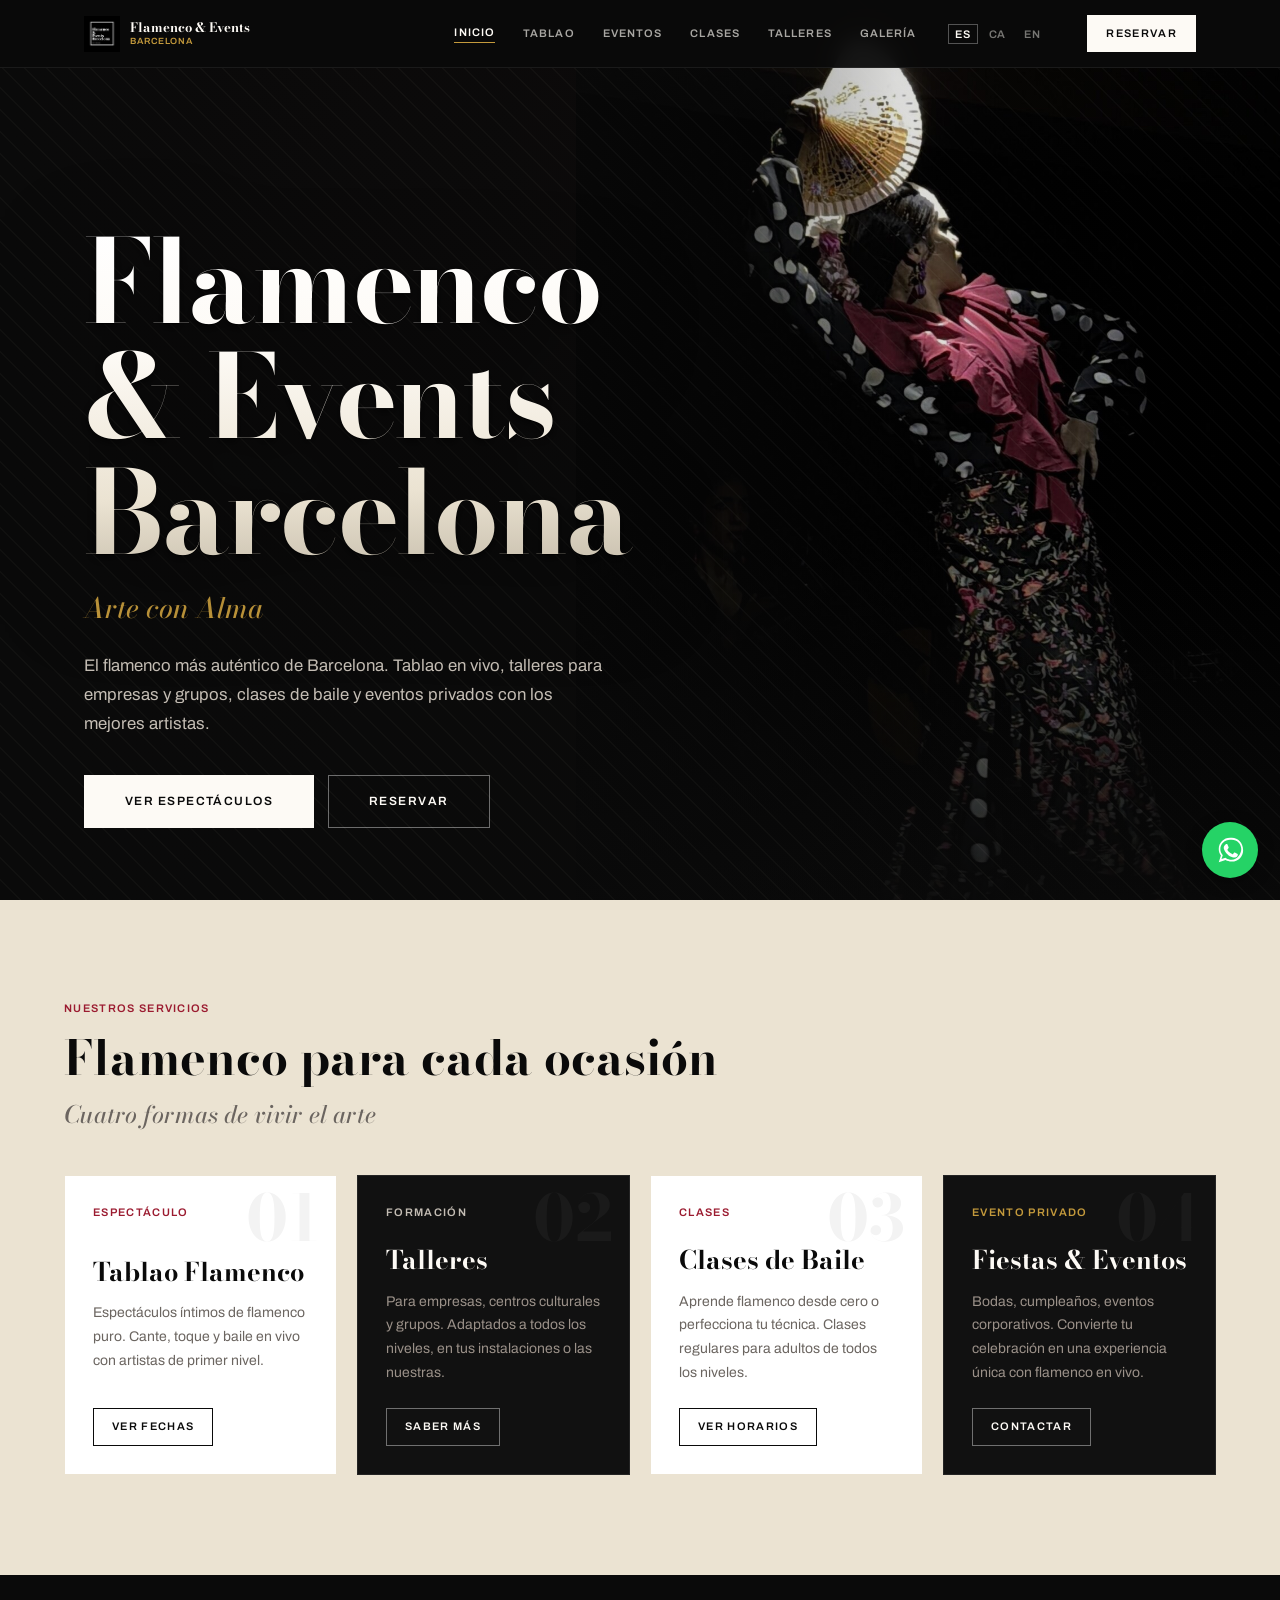
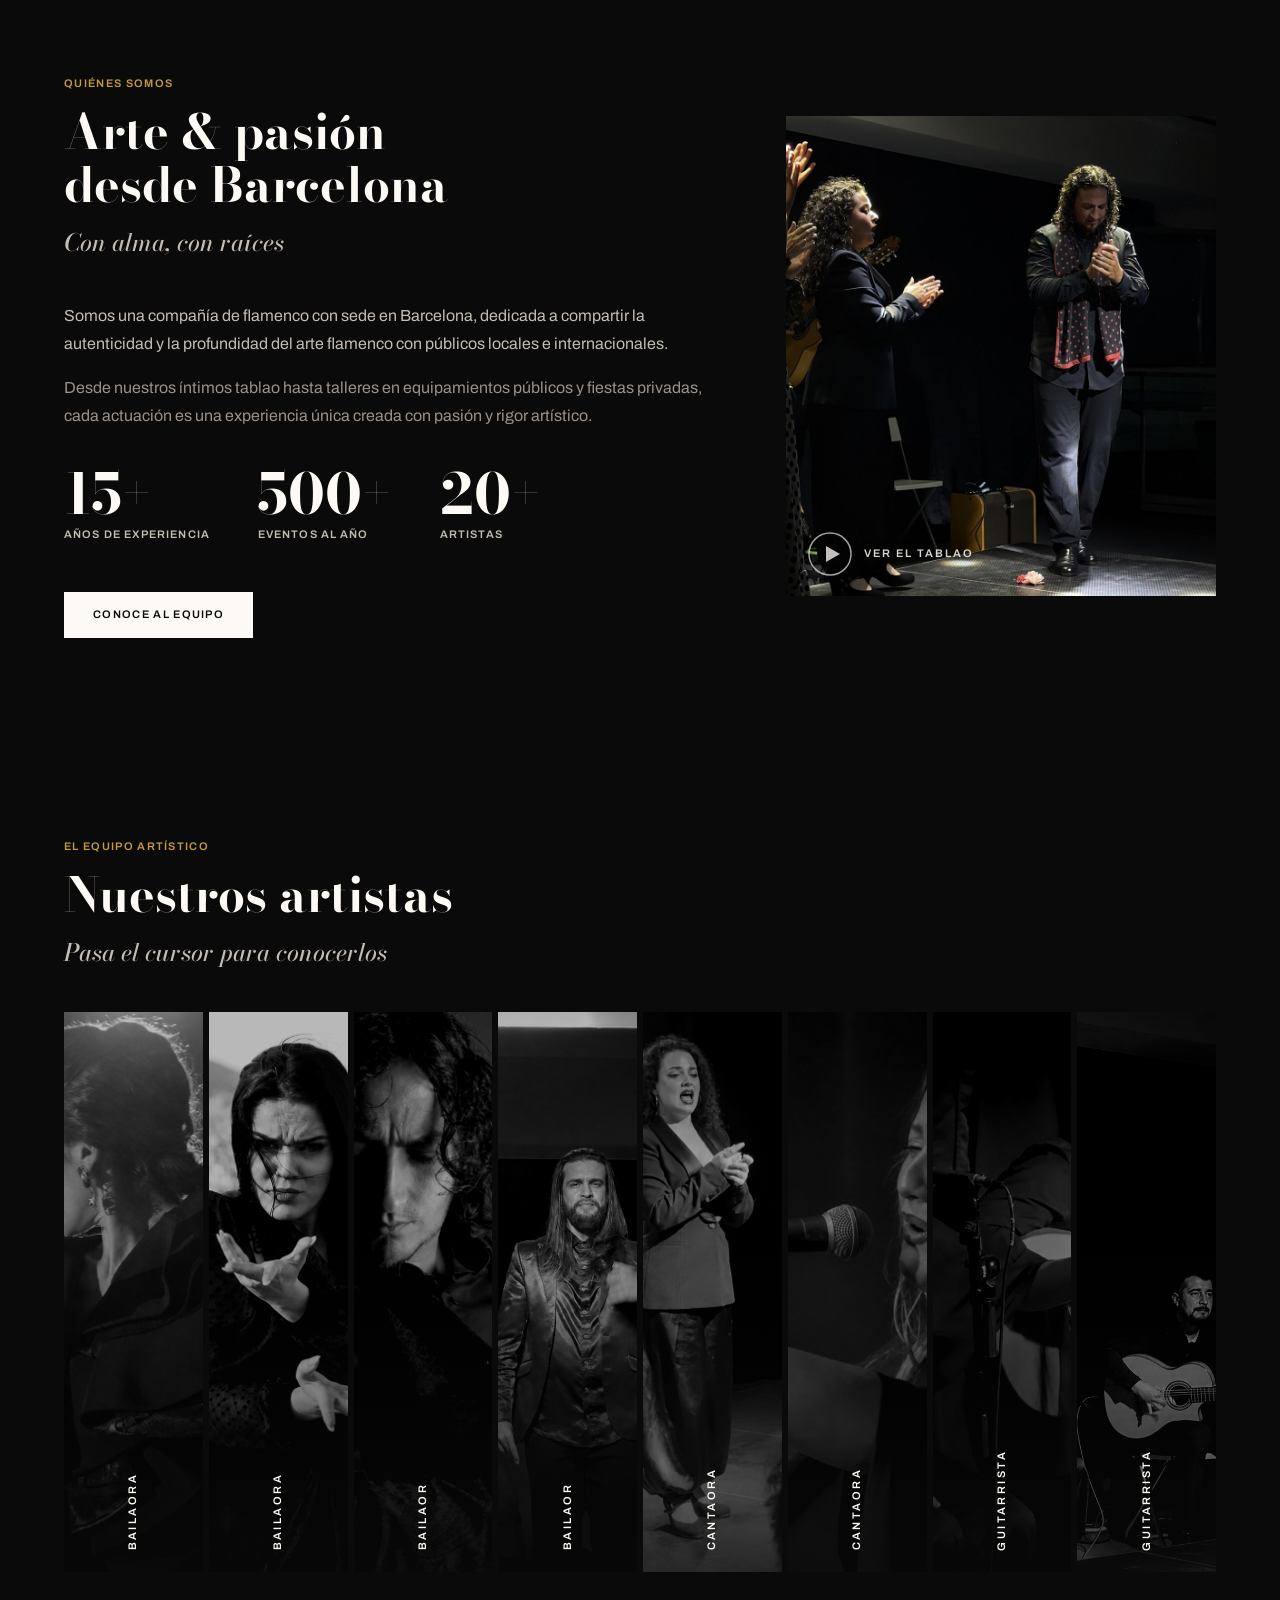
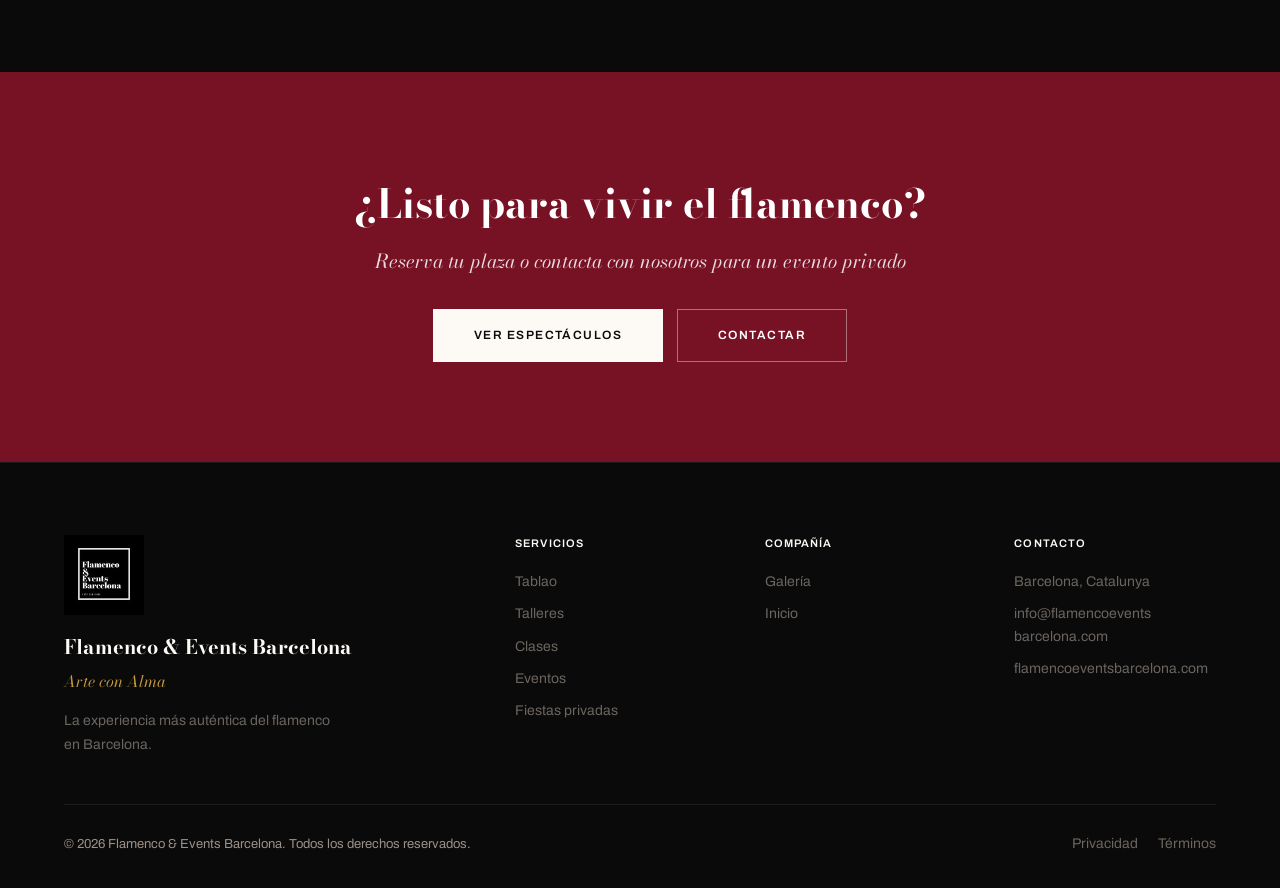
==== commit 084413ef: "mobil ok" ====
--- a/index.html
+++ b/index.html
@@ -144,7 +144,7 @@
         </span>
       </button>
       <button class="strip" type="button" aria-label="Bailaor — Baile">
-        <img src="assets/photos/eventos/bailaor2.png" alt="Bailaor de Flamenco &amp; Events Barcelona" loading="lazy" decoding="async" draggable="false">
+        <img src="assets/photos/eventos/bailaor2.jpg" alt="Bailaor de Flamenco &amp; Events Barcelona" loading="lazy" decoding="async" draggable="false">
         <span class="strip-vlabel">Bailaor</span>
         <span class="strip-info">
           <span class="strip-role">Baile</span>
--- a/css/styles.css
+++ b/css/styles.css
@@ -11,6 +11,7 @@
   --ivory-100:  #FDFAF5;
   --ivory-400:  #EBE3D2;
   --crimson:    #9B1B30;
+  --granate:    #761224;   /* franja CTA · el mateix del booking */
   --dorado:     #C49A3C;
   --humo:       #6B6560;
   --humo-100:   #C4BDB4;
@@ -85,7 +86,7 @@
   cursor: pointer; white-space: nowrap; border: 1px solid transparent;
 }
 .btn-md { padding: 13px 28px; }
-.btn-sm { padding: 9px 18px; font-size: 10px; }
+.btn-sm { padding: 9px 18px; font-size: 11px; }
 .btn-lg { padding: 16px 40px; font-size: 12px; }
 
 .btn-primary   { background: var(--obsidian); color: var(--ivory-100); border-color: var(--obsidian); }
@@ -133,7 +134,7 @@
   margin-left: auto;
 }
 .nav-link {
-  font-size: 10px; font-weight: 600;
+  font-size: 11px; font-weight: 600;
   letter-spacing: .1em; text-transform: uppercase;
   color: rgba(253,250,245,.65);
   transition: color var(--trans);
@@ -143,7 +144,7 @@
 
 .lang-sw { display: flex; gap: 4px; }
 .lang-btn {
-  font-size: 10px; font-weight: 600; letter-spacing: .06em;
+  font-size: 11px; font-weight: 600; letter-spacing: .06em;
   color: rgba(253,250,245,.45); padding: 3px 6px;
   border: 1px solid transparent;
   transition: color var(--trans), border-color var(--trans);
@@ -272,7 +273,7 @@
 }
 .svc-card--dark .svc-num { color: rgba(255,255,255,.04); }
 .svc-tag {
-  font-size: 10px; font-weight: 600;
+  font-size: 11px; font-weight: 600;
   letter-spacing: .12em; text-transform: uppercase;
   align-self: flex-start;
 }
@@ -292,13 +293,14 @@
 /* ── Stats ────────────────────────────────────────────── */
 .stats { display: flex; gap: 48px; flex-wrap: wrap; margin: 36px 0; }
 .stat-n { font-family: var(--font-d); font-size: clamp(2.5rem, 5vw, 3.5rem); font-weight: 700; line-height: 1; }
-.stat-l { font-size: 10px; font-weight: 600; letter-spacing: .1em; text-transform: uppercase; color: var(--humo-100); margin-top: 4px; }
+.stat-l { font-size: 11px; font-weight: 600; letter-spacing: .1em; text-transform: uppercase; color: var(--humo-100); margin-top: 4px; }
 
 /* ── CTA strip ────────────────────────────────────────── */
 .cta-strip {
-  background: var(--crimson); padding: var(--sec-y) var(--pad-x);
+  background: var(--granate); padding: var(--sec-y) var(--pad-x);
   text-align: center; color: #fff;
 }
+.cta-strip .section-label { color: #D4AB4D; }   /* dorado aclarit: el --dorado normal fa 4.27:1 sobre granate, per sota d'AA */
 .cta-strip h2 { font-family: var(--font-d); font-size: clamp(1.75rem, 3.5vw, 2.5rem); font-weight: 700; margin-bottom: 10px; }
 .cta-strip p  { font-family: var(--font-d); font-size: 1.2rem; font-style: italic; opacity: .85; margin-bottom: 32px; }
 .cta-strip-actions { display: flex; gap: 14px; justify-content: center; flex-wrap: wrap; }
@@ -307,6 +309,7 @@
 .card {
   background: var(--white); border: 1px solid var(--ivory-400);
   overflow: hidden;
+  color: var(--obsidian);   /* la card sempre és clara, no ha d'heretar el color de .section--dark */
   transition: box-shadow var(--trans);
 }
 .card:hover { box-shadow: 0 8px 32px rgba(10,10,10,.12); }
@@ -314,7 +317,7 @@
 .card-body { padding: 24px; display: flex; flex-direction: column; gap: 10px; }
 .card-title { font-family: var(--font-d); font-size: 1.3rem; font-weight: 700; line-height: 1.2; }
 .card-desc  { font-size: .875rem; color: var(--humo); line-height: 1.7; }
-.card-meta  { font-size: 10px; font-weight: 600; letter-spacing: .1em; text-transform: uppercase; color: var(--humo-200); }
+.card-meta  { font-size: 11px; font-weight: 600; letter-spacing: .1em; text-transform: uppercase; color: #7A716A; }   /* humo-200 original feia 3.09:1 sobre blanc, per sota d'AA */
 
 /* ── Gallery grid ─────────────────────────────────────── */
 .gallery-grid {
@@ -330,14 +333,14 @@
 .team-card { text-align: center; }
 .team-photo { aspect-ratio: 3/4; margin-bottom: 16px; }
 .team-name  { font-family: var(--font-d); font-size: 1.2rem; font-weight: 700; }
-.team-role  { font-size: 10px; font-weight: 600; letter-spacing: .1em; text-transform: uppercase; color: var(--crimson); margin-top: 4px; }
+.team-role  { font-size: 11px; font-weight: 600; letter-spacing: .1em; text-transform: uppercase; color: var(--crimson); margin-top: 4px; }
 .team-bio   { font-size: .875rem; color: var(--humo); line-height: 1.65; margin-top: 10px; }
 
 /* ── Form ─────────────────────────────────────────────── */
 .form { display: flex; flex-direction: column; gap: 16px; }
 .form-row { display: grid; grid-template-columns: 1fr 1fr; gap: 16px; }
 .form-group { display: flex; flex-direction: column; gap: 6px; }
-.form-label { font-size: 10px; font-weight: 600; letter-spacing: .1em; text-transform: uppercase; color: var(--humo); }
+.form-label { font-size: 11px; font-weight: 600; letter-spacing: .1em; text-transform: uppercase; color: var(--humo); }
 .form-input, .form-textarea, .form-select {
   background: var(--white); border: 1px solid var(--ivory-400);
   color: var(--obsidian); padding: 12px 14px; font-size: .9375rem;
@@ -352,9 +355,9 @@
 /* ── Show info table ──────────────────────────────────── */
 .show-table { width: 100%; border-collapse: collapse; }
 .show-table th, .show-table td { padding: 14px 16px; text-align: left; border-bottom: 1px solid rgba(255,255,255,.1); font-size: .9375rem; }
-.show-table th { font-size: 10px; font-weight: 600; letter-spacing: .1em; text-transform: uppercase; color: var(--humo-100); }
+.show-table th { font-size: 11px; font-weight: 600; letter-spacing: .1em; text-transform: uppercase; color: var(--humo-100); }
 .show-table td { color: var(--ivory-100); }
-.show-badge { display: inline-block; font-size: 9px; font-weight: 600; letter-spacing: .1em; text-transform: uppercase; padding: 3px 8px; background: var(--crimson); color: #fff; }
+.show-badge { display: inline-block; font-size: 11px; font-weight: 600; letter-spacing: .1em; text-transform: uppercase; padding: 3px 8px; background: var(--crimson); color: #fff; }
 
 /* ── Breadcrumb ───────────────────────────────────────── */
 .breadcrumb { font-size: 11px; color: var(--humo-100); letter-spacing: .05em; margin-bottom: 24px; }
@@ -380,7 +383,7 @@
 .footer-brand-name { font-family: var(--font-d); font-size: 1.25rem; font-weight: 700; color: var(--ivory-100); margin-bottom: 6px; }
 .footer-tagline     { font-family: var(--font-d); font-style: italic; color: var(--dorado); margin-bottom: 14px; }
 .footer-desc        { font-size: .875rem; color: var(--humo); line-height: 1.7; max-width: 280px; }
-.footer-heading     { font-size: 10px; font-weight: 600; letter-spacing: .1em; text-transform: uppercase; color: var(--ivory-100); margin-bottom: 18px; }
+.footer-heading     { font-size: 11px; font-weight: 600; letter-spacing: .1em; text-transform: uppercase; color: var(--ivory-100); margin-bottom: 18px; }
 .footer-links       { display: flex; flex-direction: column; gap: 10px; }
 .footer-link        { font-size: .875rem; color: var(--humo); transition: color var(--trans); }
 .footer-link:hover  { color: var(--ivory-100); }
@@ -433,6 +436,7 @@
   .gallery-item:nth-child(4n) { grid-column: span 1; }
   .team-grid     { grid-template-columns: repeat(2, 1fr); }
   .blog-grid     { grid-template-columns: repeat(2, 1fr); }
+  .grid-3        { grid-template-columns: repeat(2, 1fr); }
 }
 @media (max-width: 768px) {
   .hero-img { width: 100%; opacity: .35; }
@@ -448,6 +452,7 @@
   .blog-grid  { grid-template-columns: 1fr; }
   .footer-grid{ grid-template-columns: 1fr; gap: 28px; }
   .stats      { gap: 28px; }
+  .grid-3     { grid-template-columns: 1fr; gap: 20px; }
 }
 
 /* ── WhatsApp flotant ─────────────────────────────────── */
@@ -569,7 +574,7 @@
 }
 .strip-role {
   display: block;
-  font-size: 10px; font-weight: 600; letter-spacing: .18em;
+  font-size: 11px; font-weight: 600; letter-spacing: .18em;
   text-transform: uppercase; color: var(--dorado); margin-bottom: 8px;
 }
 .strip-name {
@@ -669,7 +674,7 @@
   gap: 14px; margin-top: -6px;
 }
 .ring-hint {
-  font-size: 10px; font-weight: 600; letter-spacing: .16em;
+  font-size: 11px; font-weight: 600; letter-spacing: .16em;
   text-transform: uppercase; color: var(--humo-200);
 }
 .ring-count { font-variant-numeric: tabular-nums; }
@@ -712,7 +717,7 @@
 }
 .hover-video__cue em {
   font-style: normal;
-  font-size: 10px; font-weight: 600; letter-spacing: .18em;
+  font-size: 11px; font-weight: 600; letter-spacing: .18em;
   text-transform: uppercase; color: var(--ivory-100);
   text-shadow: 0 1px 12px rgba(10,10,10,.9);
 }
@@ -786,8 +791,8 @@
 .collage-wrap > .collage-video { height: 100%; }
 .collage {
   display: grid;
-  grid-template-columns: repeat(3, 1fr);
-  grid-auto-rows: clamp(150px, 15vw, 210px);
+  grid-template-columns: repeat(4, 1fr);
+  grid-template-rows: repeat(4, clamp(115px, 11vw, 165px));
   gap: 12px;
 }
 .collage-item {
@@ -798,8 +803,9 @@
   z-index: 1;
 }
 .collage-item--wide { grid-column: span 2; }
+.collage-item--tall { grid-row: span 2; }
 .collage-item img {
-  width: 100%; height: 100%; object-fit: cover; object-position: center 25%;
+  width: 100%; height: 100%; object-fit: cover; object-position: center 20%;
   display: block;
   filter: grayscale(1) contrast(1.05) brightness(.8);
   transition: filter 600ms var(--ease);
@@ -815,10 +821,12 @@
   transition: border-color 550ms var(--ease); pointer-events: none;
 }
 .collage-item:hover, .collage-item:focus-visible {
-  transform: scale(1.22); z-index: 20;
-  box-shadow: 0 45px 100px rgba(0,0,0,.72);
+  transform: scale(1.35); z-index: 20;
+  box-shadow: 0 50px 110px rgba(0,0,0,.75);
 }
 .collage-item:hover img, .collage-item:focus-visible img {
+  object-fit: contain;
+  background: #0a0a0a;
   filter: none;
 }
 .collage-item:hover::after, .collage-item:focus-visible::after { opacity: 0; }
@@ -826,11 +834,14 @@
 
 
 
-/* la 3a columna del masonry creix cap a l'esquerra per no trepitjar el vídeo */
-.collage-item:nth-child(3n):hover,
-.collage-item:nth-child(3n):focus-visible { transform-origin: right center; }
-.collage-item:nth-child(3n+1):hover,
-.collage-item:nth-child(3n+1):focus-visible { transform-origin: left center; }
+
+
+
+/* peces de vora creixen cap endins */
+.collage-item[style*="grid-column:1"]:hover,
+.collage-item[style*="grid-column:1"]:focus-visible { transform-origin: left center; }
+.collage-item[style*="grid-column:3"]:hover,
+.collage-item[style*="grid-column:3"]:focus-visible { transform-origin: right center; }
 
 /* Vídeo vertical a la dreta, tota l'alçada */
 .collage-video {
@@ -901,7 +912,9 @@
 
 @media (max-width: 820px) {
   .collage-wrap { grid-template-columns: 1fr; }
-  .collage { grid-template-columns: repeat(2, 1fr); }
+  .collage { grid-template-columns: repeat(2, 1fr); grid-template-rows: none; grid-auto-rows: clamp(150px, 42vw, 220px); }
+  /* en mòbil les posicions fixes es descarten: flux simple de 2 columnes */
+  .collage-item[style] { grid-column: auto !important; grid-row: auto !important; }
   .collage-video { aspect-ratio: 9/16; min-height: 0; max-height: 70vh; margin: 0 auto; width: 100%; max-width: 360px; }
   .collage-item img { filter: grayscale(.12) brightness(.9); }
   .collage-item::after { opacity: .8; }
@@ -914,3 +927,28 @@
   .collage-item:hover { transform: scale(1.04); }
 }
 
+
+
+/* ══════════════════════════════════════════════════════
+   CURSOR CLAVELL
+   El mateix del subdomini de reserves, perquè les dues
+   webs es notin de la mateixa casa.
+   ══════════════════════════════════════════════════════ */
+body {
+  cursor: url('../assets/cursor-clavell.png') 11 8, default;
+}
+
+/* Els elements interactius conserven el cursor de sempre.
+   És deliberat: el cursor és el senyal que diu què es pot
+   clicar, i treure'l costa conversions. */
+a, button, .btn, .lang-btn, .nav-burger, .nav-link,
+.svc-card, .gallery-item, .tiles-btn, .strip,
+summary, [role="button"], [onclick] {
+  cursor: pointer;
+}
+input, textarea, select { cursor: text; }
+button:disabled, .btn[disabled] { cursor: not-allowed; }
+iframe, video { cursor: auto; }
+
+/* Pantalles tàctils: no hi ha cursor, el PNG seria pes mort */
+@media (hover: none) { body { cursor: auto; } }
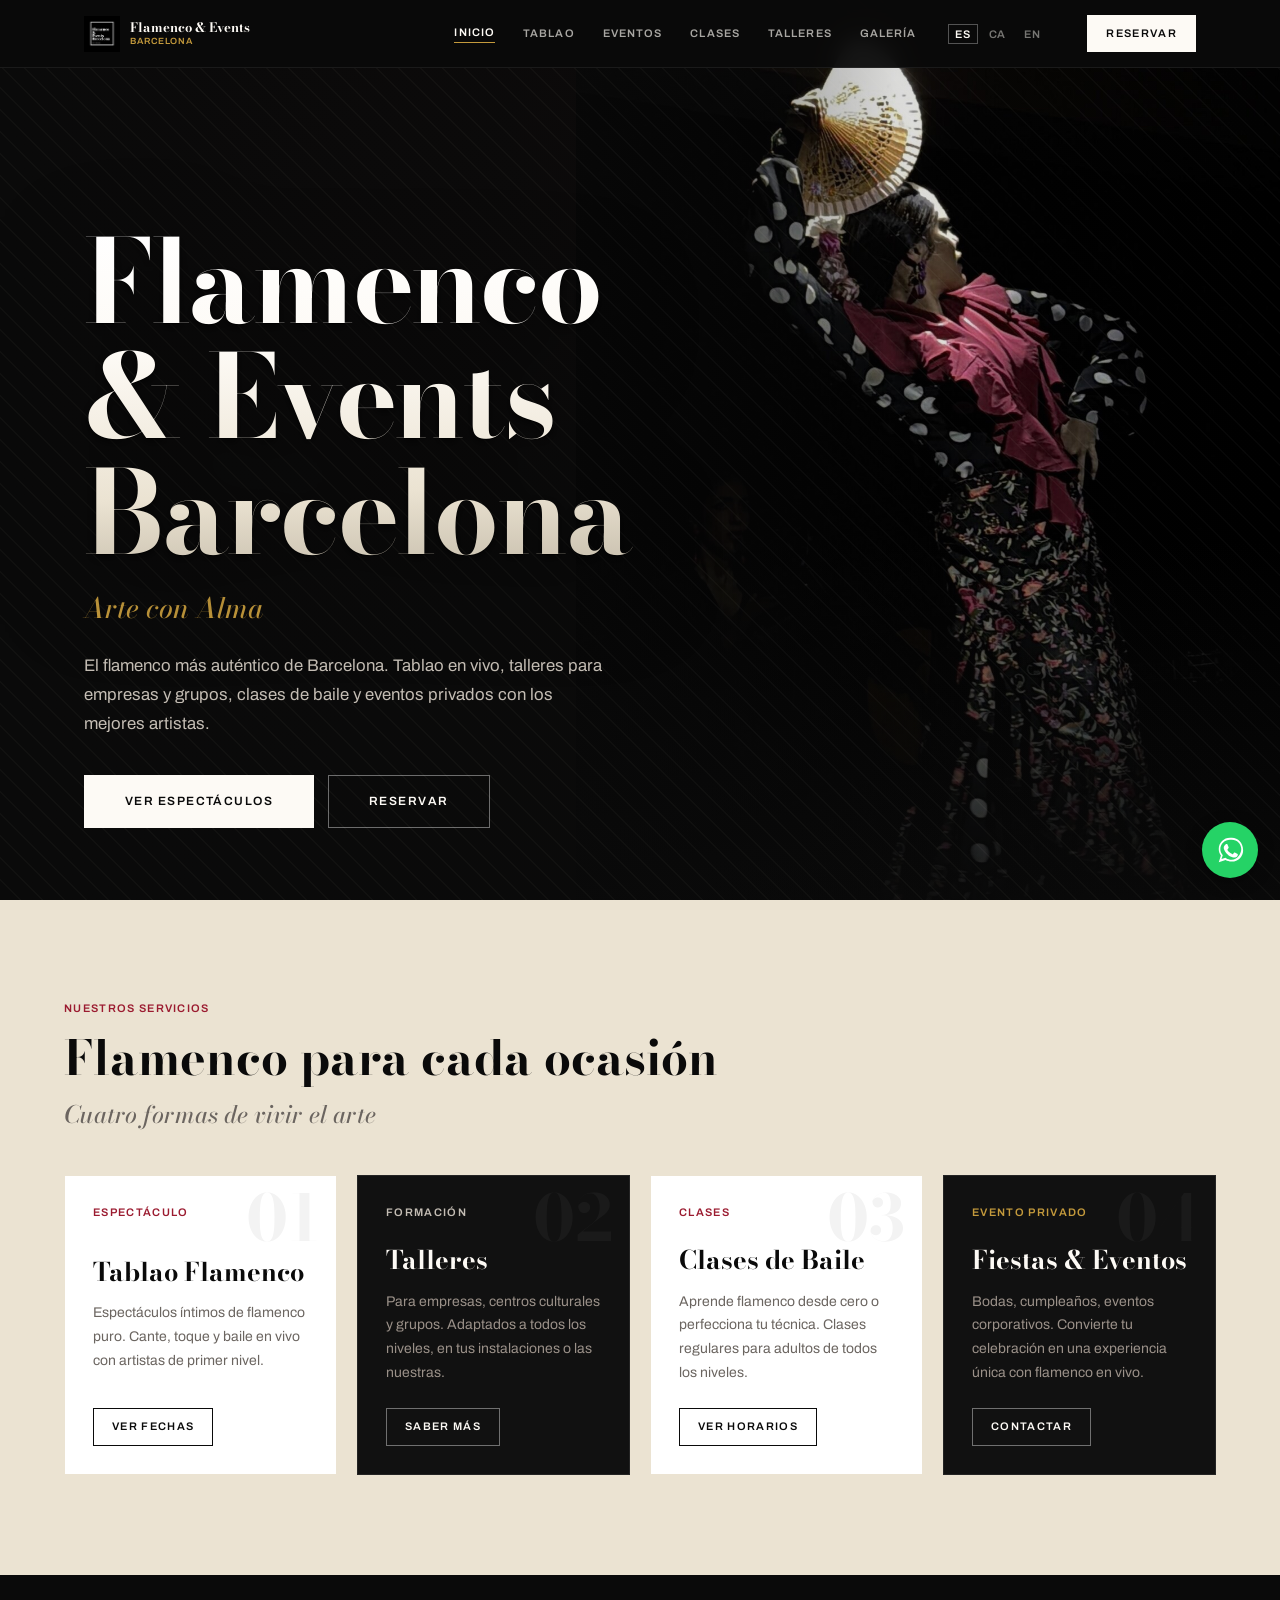
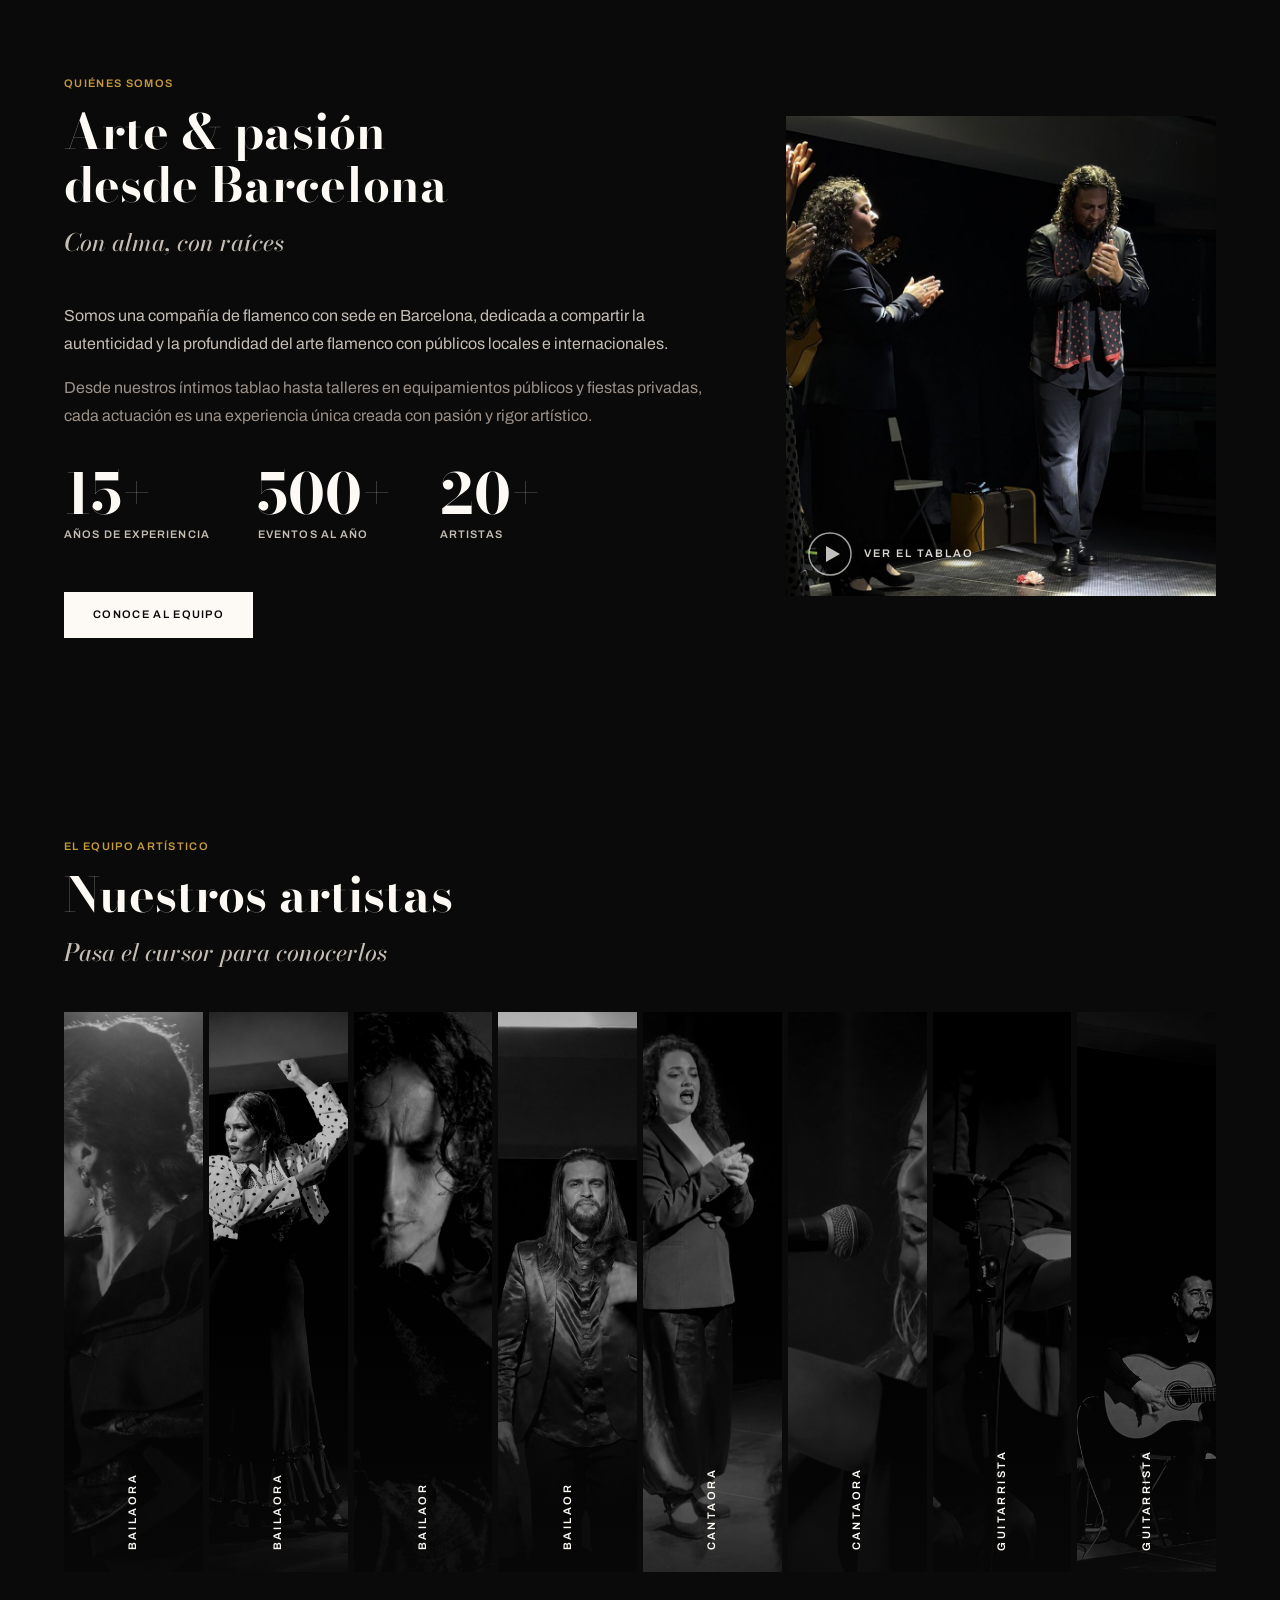
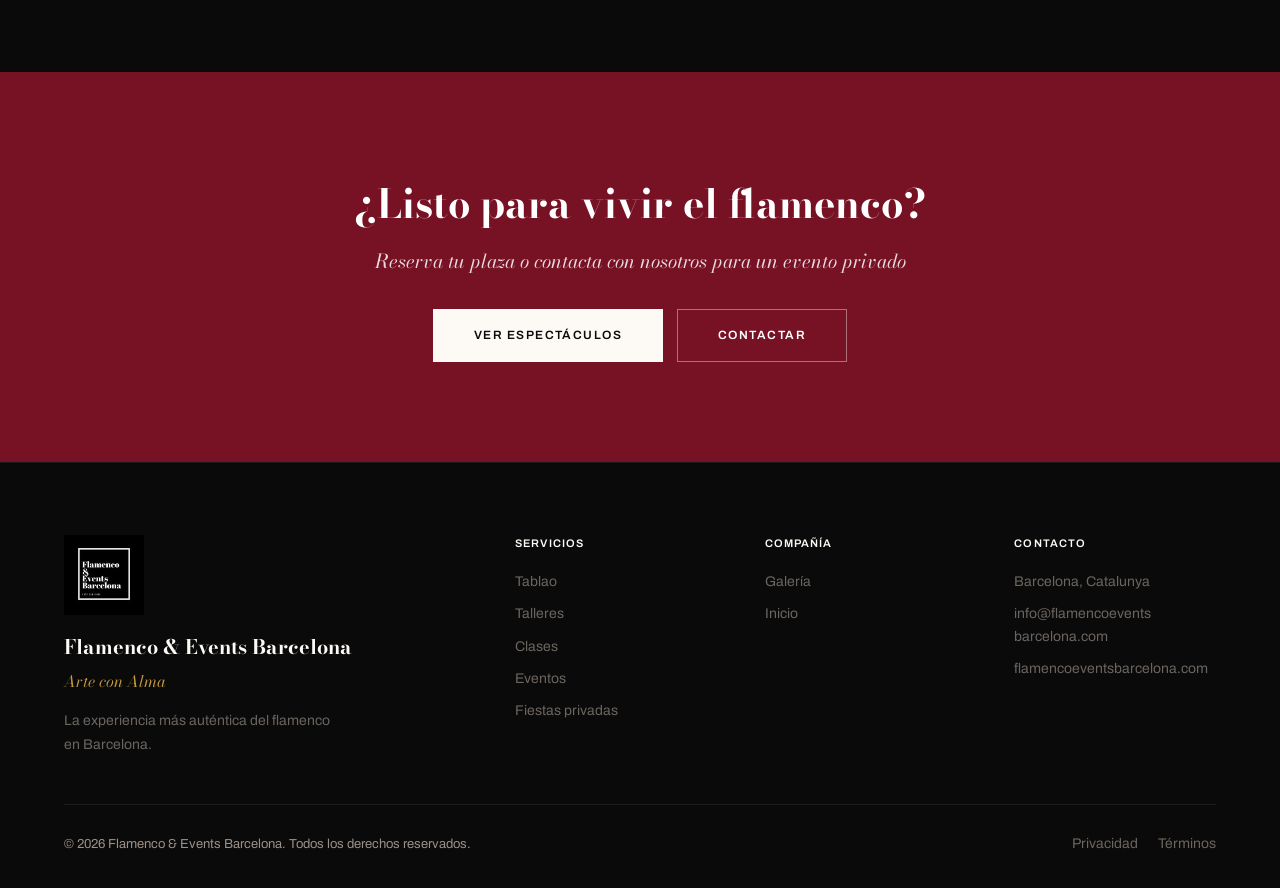
==== commit da0901c8: "canvi fotos" ====
--- a/index.html
+++ b/index.html
@@ -126,7 +126,7 @@
         </span>
       </button>
       <button class="strip" type="button" aria-label="Bailaora — Baile">
-        <img src="assets/photos/eventos/rocio.jpg" alt="Bailaora de Flamenco &amp; Events Barcelona" loading="eager" decoding="async" draggable="false">
+        <img src="assets/photos/eventos/rocio-byn.jpg" alt="Bailaora de Flamenco &amp; Events Barcelona" loading="eager" decoding="async" draggable="false">
         <span class="strip-vlabel">Bailaora</span>
         <span class="strip-info">
           <span class="strip-role">Baile</span>
--- a/css/styles.css
+++ b/css/styles.css
@@ -353,10 +353,17 @@
 .form-note { font-size: .8125rem; color: var(--humo); line-height: 1.6; }
 
 /* ── Show info table ──────────────────────────────────── */
-.show-table { width: 100%; border-collapse: collapse; }
-.show-table th, .show-table td { padding: 14px 16px; text-align: left; border-bottom: 1px solid rgba(255,255,255,.1); font-size: .9375rem; }
+.show-table-wrap { overflow-x: auto; -webkit-overflow-scrolling: touch; }
+.show-table { width: 100%; min-width: 560px; border-collapse: collapse; }
+.show-table th, .show-table td { padding: 14px 16px; text-align: left; border-bottom: 1px solid rgba(255,255,255,.1); font-size: .9375rem; white-space: nowrap; }
 .show-table th { font-size: 11px; font-weight: 600; letter-spacing: .1em; text-transform: uppercase; color: var(--humo-100); }
 .show-table td { color: var(--ivory-100); }
+@media (max-width: 640px) {
+  .show-table-wrap {
+    -webkit-mask-image: linear-gradient(to right, #000 calc(100% - 24px), transparent);
+            mask-image: linear-gradient(to right, #000 calc(100% - 24px), transparent);
+  }
+}
 .show-badge { display: inline-block; font-size: 11px; font-weight: 600; letter-spacing: .1em; text-transform: uppercase; padding: 3px 8px; background: var(--crimson); color: #fff; }
 
 /* ── Breadcrumb ───────────────────────────────────────── */
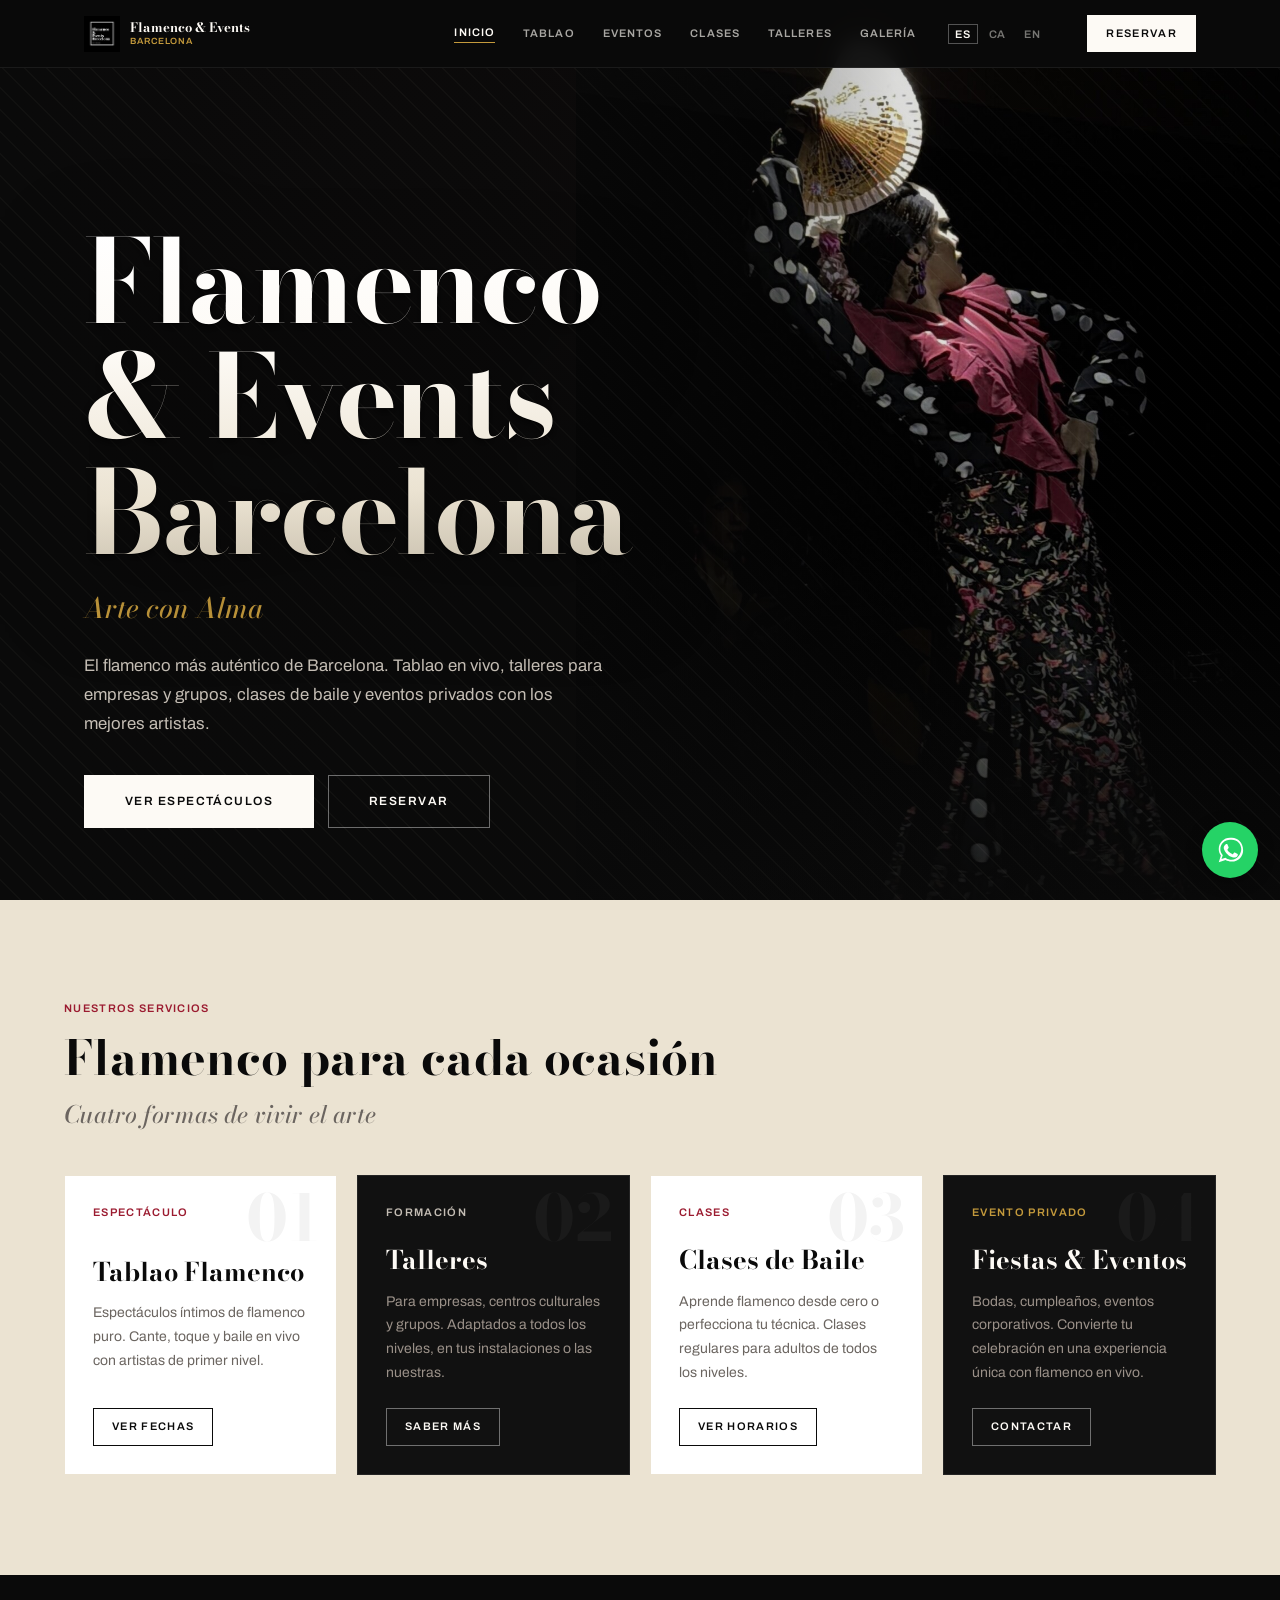
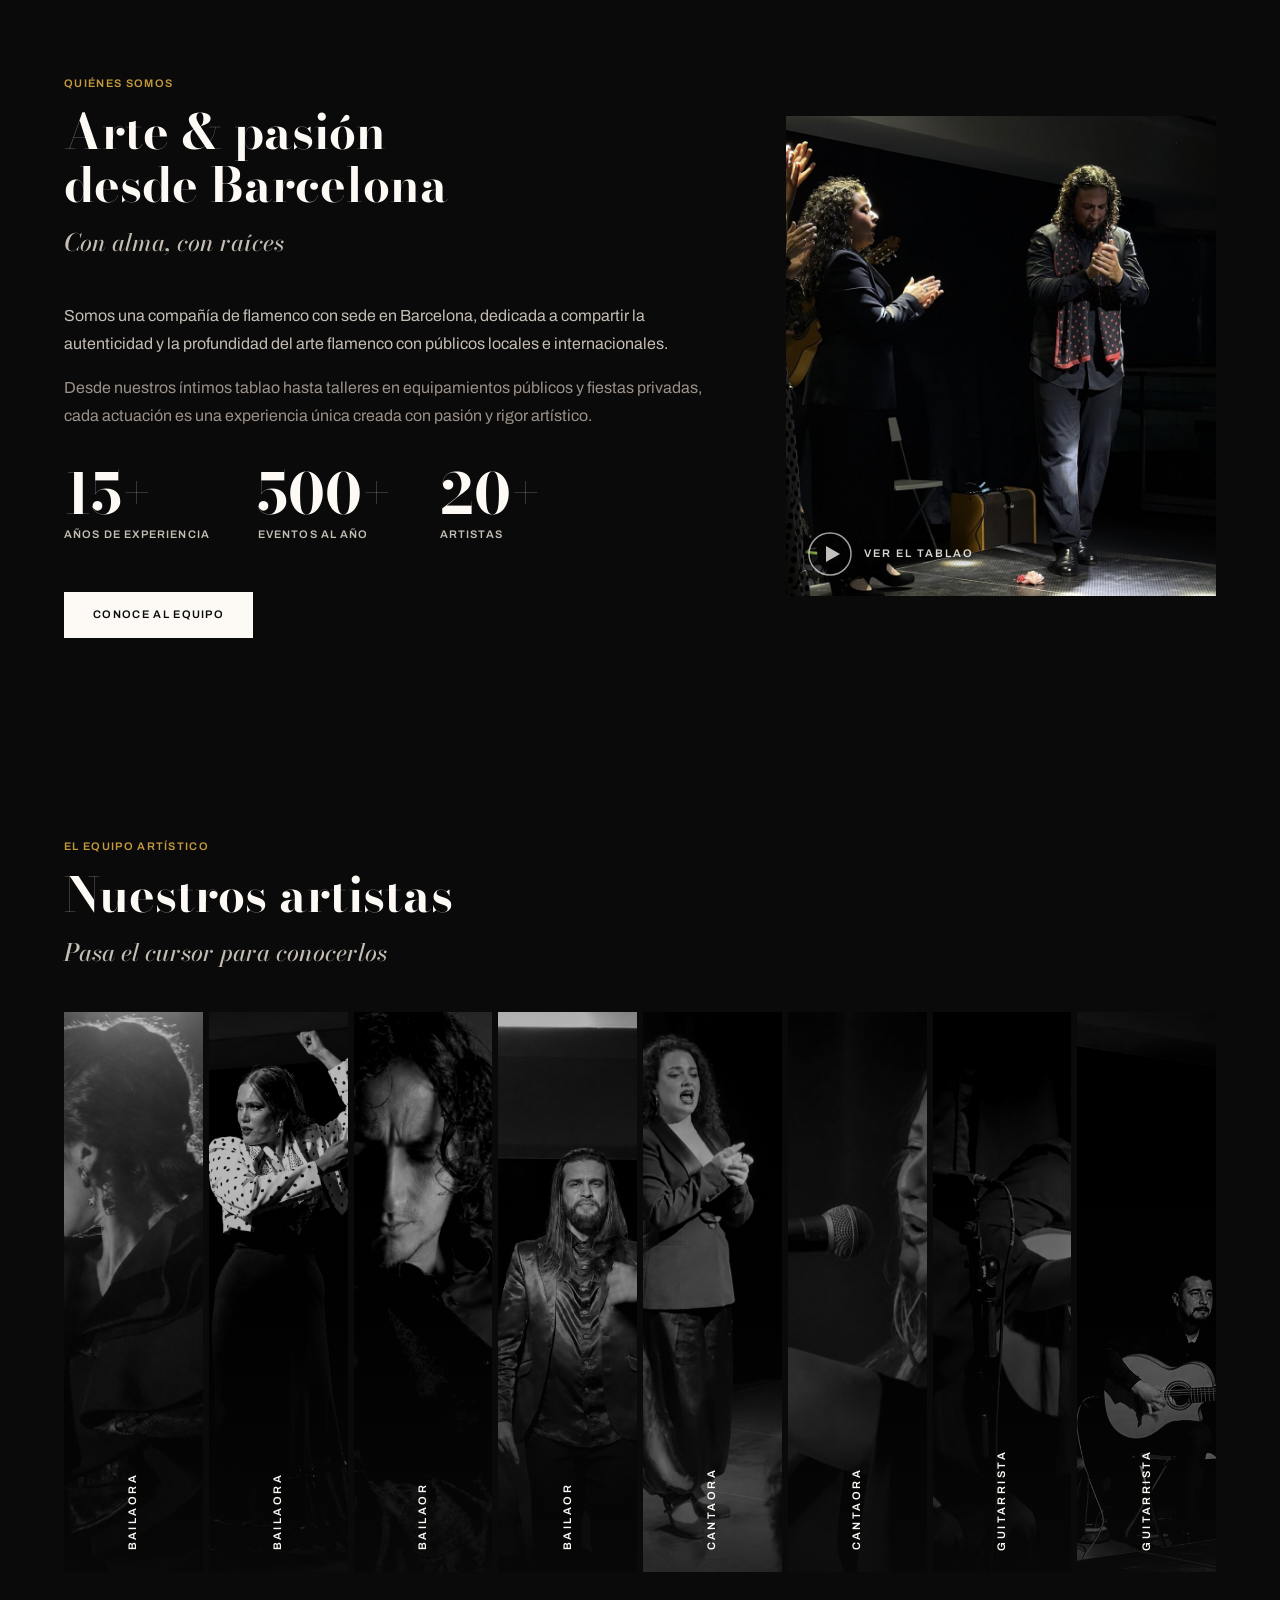
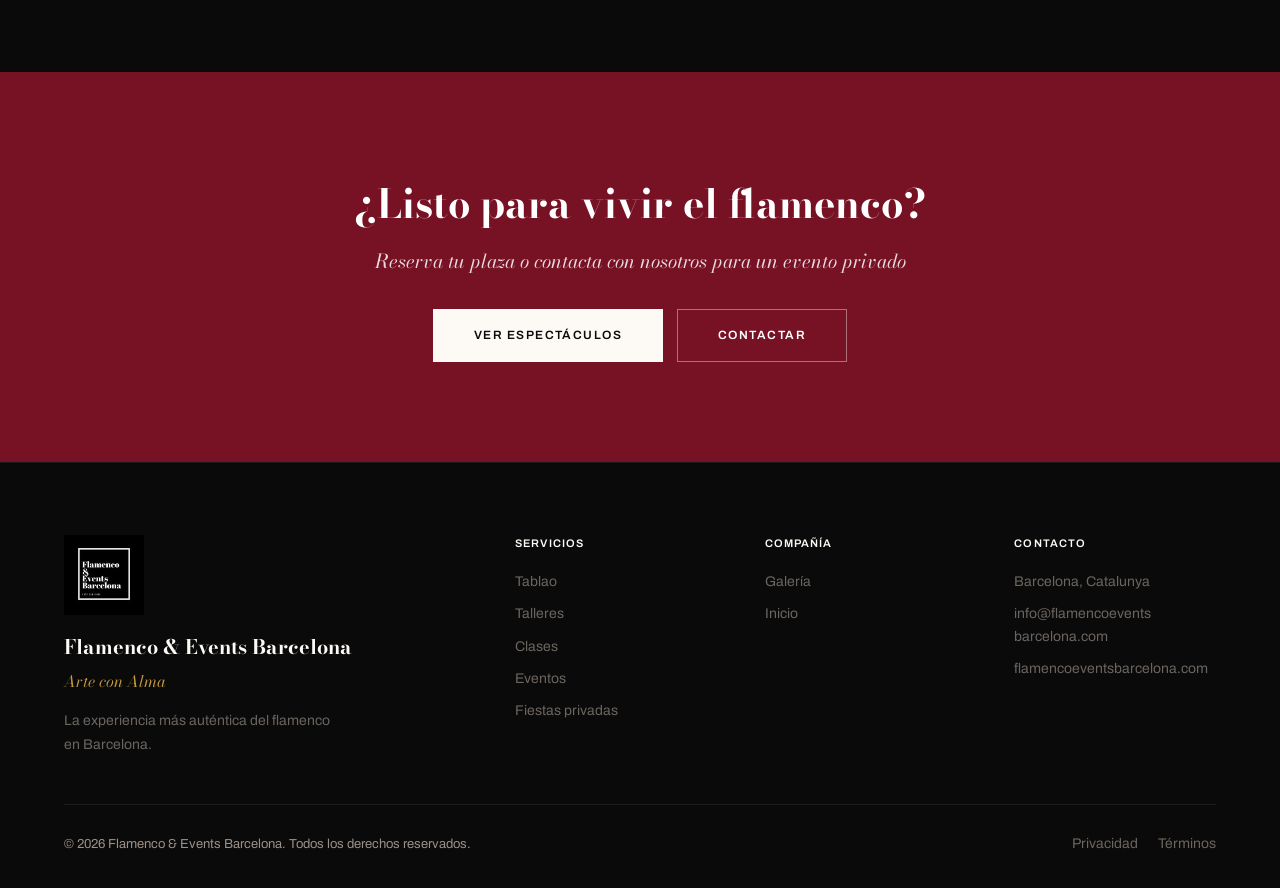
==== commit beee3d70: "nova foto" ====
--- a/index.html
+++ b/index.html
@@ -126,7 +126,7 @@
         </span>
       </button>
       <button class="strip" type="button" aria-label="Bailaora — Baile">
-        <img src="assets/photos/eventos/rocio-byn.jpg" alt="Bailaora de Flamenco &amp; Events Barcelona" loading="eager" decoding="async" draggable="false">
+        <img src="assets/photos/eventos/rocio-lunares.jpg" alt="Bailaora de Flamenco &amp; Events Barcelona" loading="eager" decoding="async" draggable="false">
         <span class="strip-vlabel">Bailaora</span>
         <span class="strip-info">
           <span class="strip-role">Baile</span>
